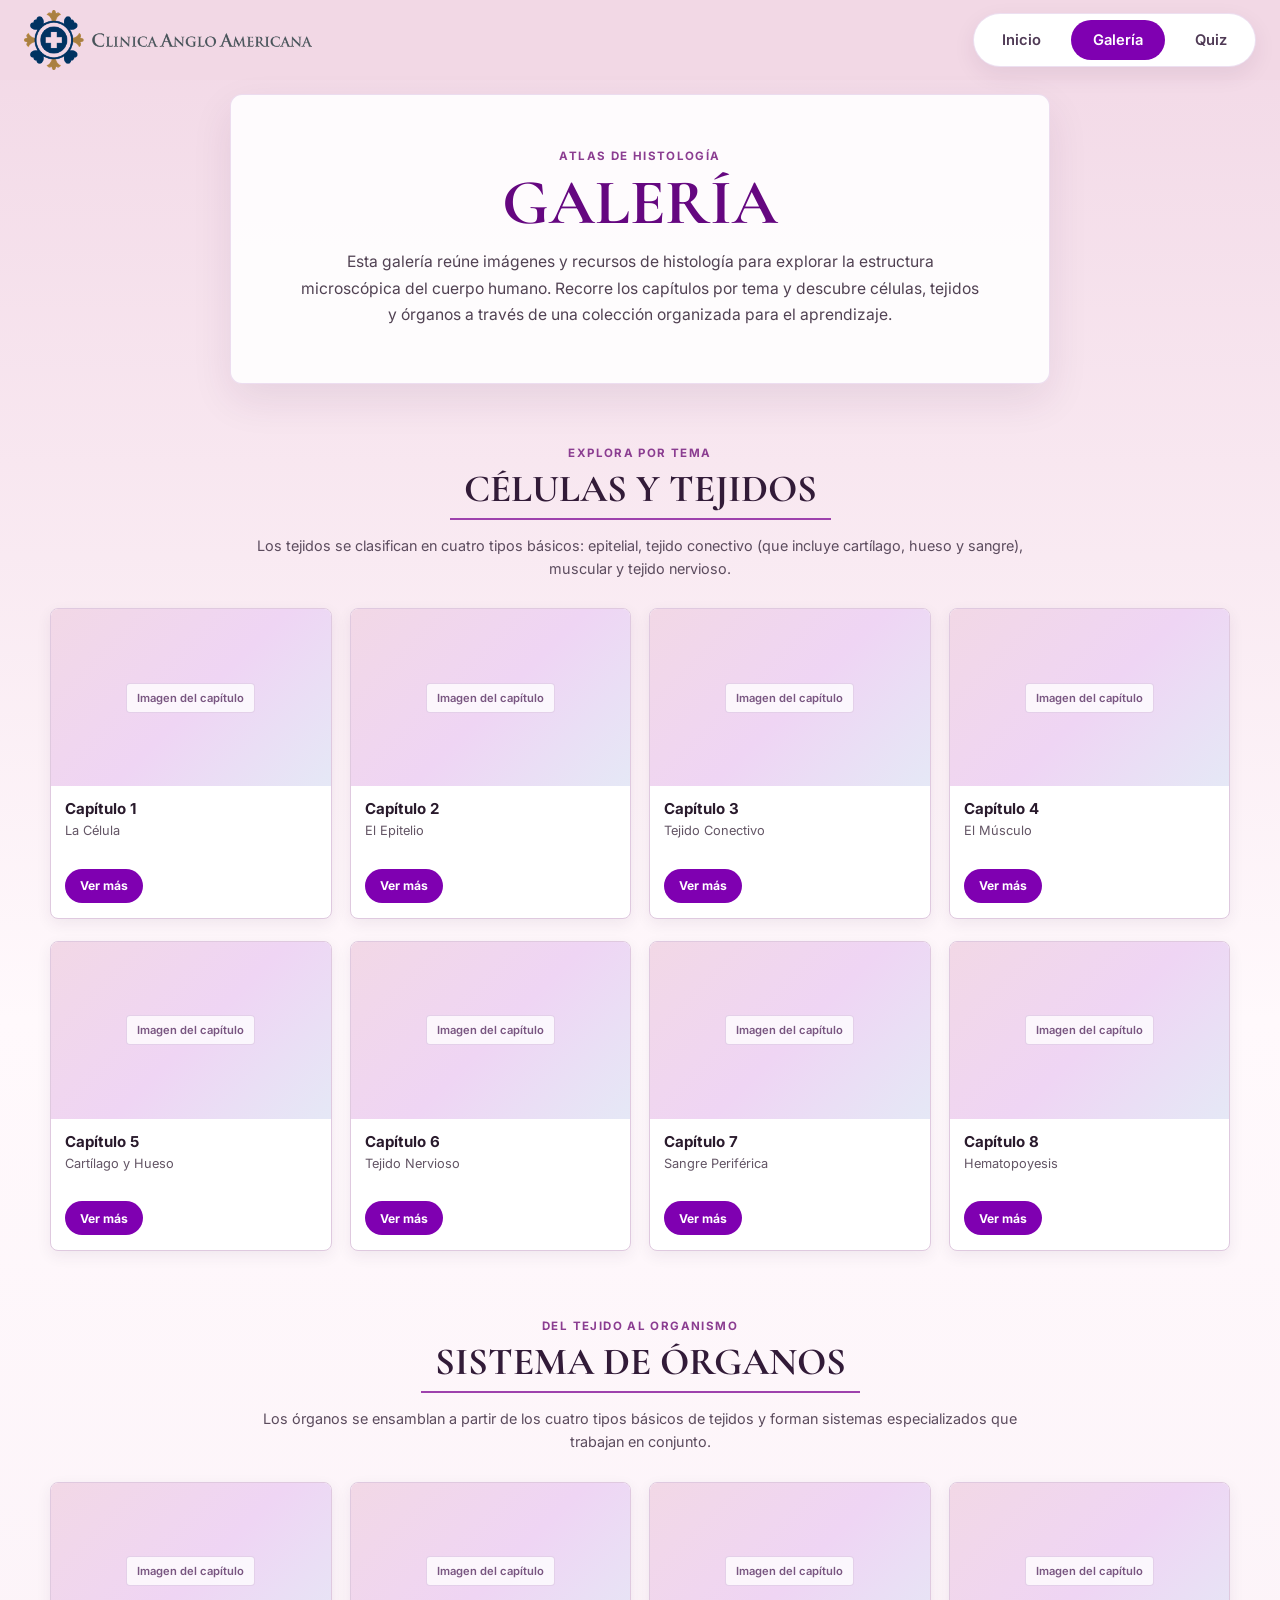
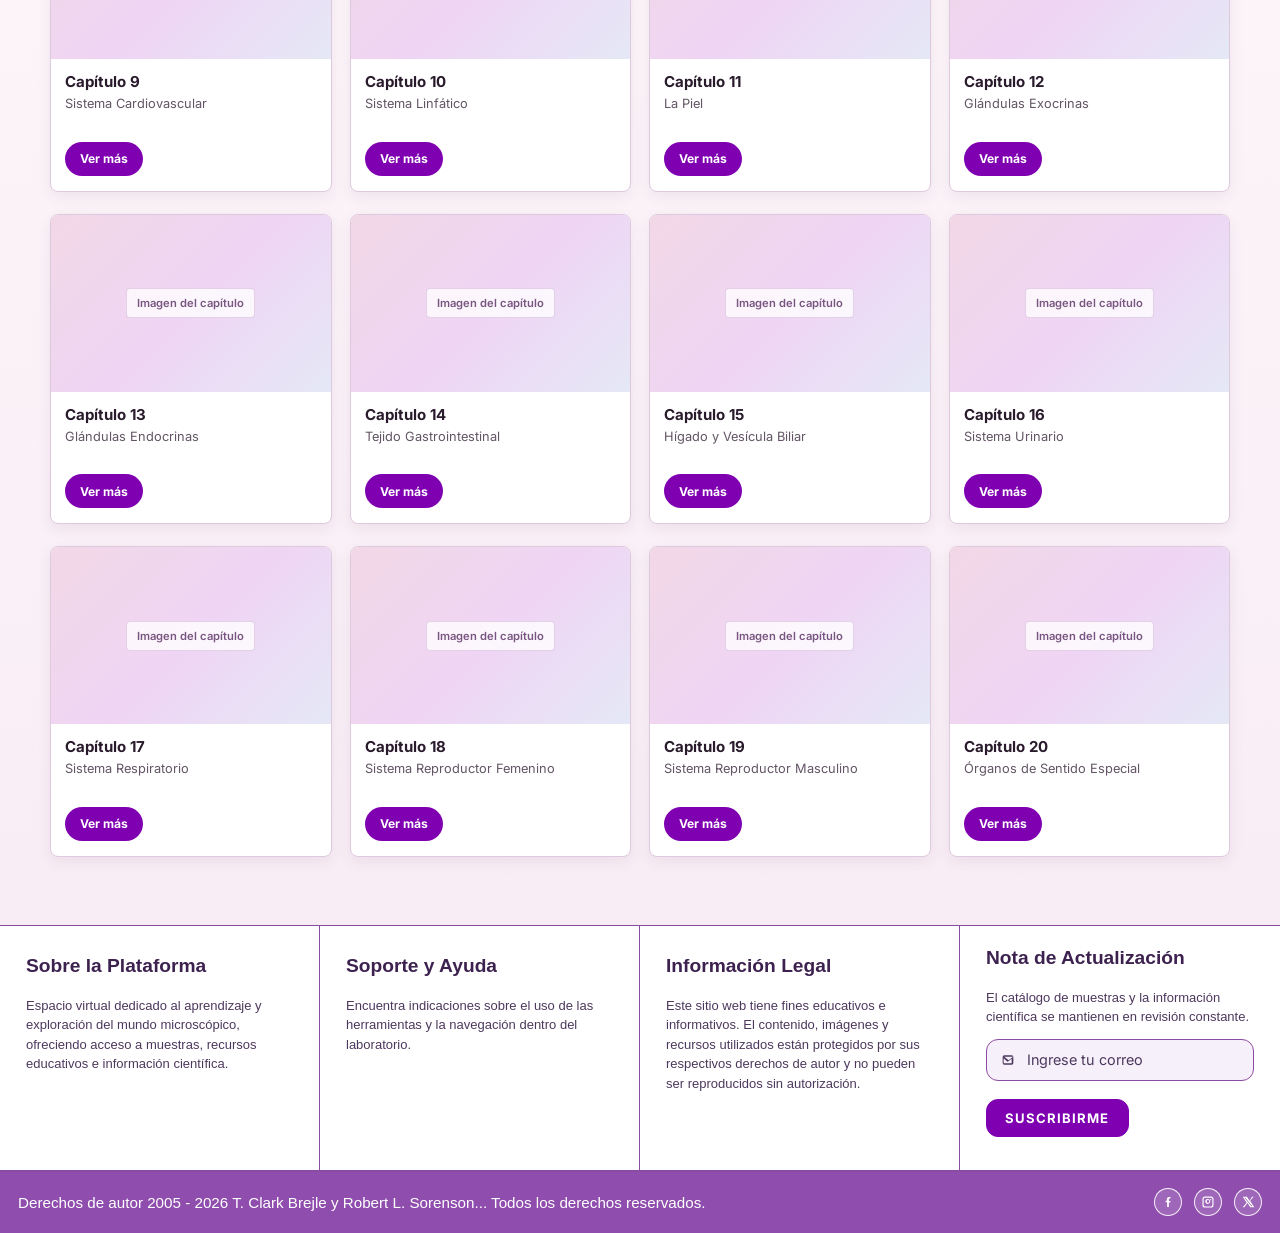
==== galeria.html @ 32198163 "Primer commit: plataforma web de histologia" ====
<!DOCTYPE html>
<html lang="es">
	<head>
		<meta charset="UTF-8" />
		<meta name="viewport" content="width=device-width, initial-scale=1.0" />
		<meta name="theme-color" content="#f4e5f2" />
		<title>Galería de Histología | Clínica Anglo Americana</title>
		<link rel="preconnect" href="https://fonts.googleapis.com" />
		<link rel="preconnect" href="https://fonts.gstatic.com" crossorigin />
		<link href="https://fonts.googleapis.com/css2?family=Cormorant+Garamond:wght@400;500;600;700&family=Inter:wght@400;500;600;700&display=swap" rel="stylesheet" />
		<link rel="stylesheet" href="styles.css" />
	</head>
	<body>
		<div class="page-wrapper gallery-page">
			<header class="navbar">
				<a class="logo" href="index.html" aria-label="Clínica Anglo Americana, inicio">
					<img src="image/logo.png" alt="Clínica Anglo Americana" />
				</a>
				<nav class="nav-links" aria-label="Navegación principal">
					<a href="index.html">Inicio</a>
					<a href="galeria.html" aria-current="page">Galería</a>
					<a href="quiz.html">Quiz</a>
				</nav>
			</header>

			<main class="gallery-main">
				<section class="gallery-intro" aria-labelledby="gallery-title">
					<p class="gallery-eyebrow">Atlas de histología</p>
					<h1 id="gallery-title">GALERÍA</h1>
					<p>Esta galería reúne imágenes y recursos de histología para explorar la estructura microscópica del cuerpo humano. Recorre los capítulos por tema y descubre células, tejidos y órganos a través de una colección organizada para el aprendizaje.</p>
				</section>

				<section class="gallery-section" aria-labelledby="cells-title">
					<div class="gallery-section-heading">
						<p class="gallery-eyebrow">Explora por tema</p>
						<h2 id="cells-title">CÉLULAS Y TEJIDOS</h2>
						<p>Los tejidos se clasifican en cuatro tipos básicos: epitelial, tejido conectivo (que incluye cartílago, hueso y sangre), muscular y tejido nervioso.</p>
					</div>
					<div class="chapter-grid">
						<article class="chapter-card">
							<div class="chapter-image" role="img" aria-label="Espacio reservado para imágenes de La Célula"><span>Imagen del capítulo</span></div>
							<div class="chapter-content"><h3>Capítulo 1</h3><p>La Célula</p><button type="button" class="chapter-more">Ver más</button></div>
						</article>
						<article class="chapter-card">
							<div class="chapter-image" role="img" aria-label="Espacio reservado para imágenes de El Epitelio"><span>Imagen del capítulo</span></div>
							<div class="chapter-content"><h3>Capítulo 2</h3><p>El Epitelio</p><button type="button" class="chapter-more">Ver más</button></div>
						</article>
						<article class="chapter-card">
							<div class="chapter-image" role="img" aria-label="Espacio reservado para imágenes de Tejido Conectivo"><span>Imagen del capítulo</span></div>
							<div class="chapter-content"><h3>Capítulo 3</h3><p>Tejido Conectivo</p><button type="button" class="chapter-more">Ver más</button></div>
						</article>
						<article class="chapter-card">
							<div class="chapter-image" role="img" aria-label="Espacio reservado para imágenes de El Músculo"><span>Imagen del capítulo</span></div>
							<div class="chapter-content"><h3>Capítulo 4</h3><p>El Músculo</p><button type="button" class="chapter-more">Ver más</button></div>
						</article>
						<article class="chapter-card">
							<div class="chapter-image" role="img" aria-label="Espacio reservado para imágenes de Cartílago y Hueso"><span>Imagen del capítulo</span></div>
							<div class="chapter-content"><h3>Capítulo 5</h3><p>Cartílago y Hueso</p><button type="button" class="chapter-more">Ver más</button></div>
						</article>
						<article class="chapter-card">
							<div class="chapter-image" role="img" aria-label="Espacio reservado para imágenes de Tejido Nervioso"><span>Imagen del capítulo</span></div>
							<div class="chapter-content"><h3>Capítulo 6</h3><p>Tejido Nervioso</p><button type="button" class="chapter-more">Ver más</button></div>
						</article>
						<article class="chapter-card">
							<div class="chapter-image" role="img" aria-label="Espacio reservado para imágenes de Sangre Periférica"><span>Imagen del capítulo</span></div>
							<div class="chapter-content"><h3>Capítulo 7</h3><p>Sangre Periférica</p><button type="button" class="chapter-more">Ver más</button></div>
						</article>
						<article class="chapter-card">
							<div class="chapter-image" role="img" aria-label="Espacio reservado para imágenes de Hematopoyesis"><span>Imagen del capítulo</span></div>
							<div class="chapter-content"><h3>Capítulo 8</h3><p>Hematopoyesis</p><button type="button" class="chapter-more">Ver más</button></div>
						</article>
					</div>
				</section>

				<section class="gallery-section" aria-labelledby="organs-title">
					<div class="gallery-section-heading">
						<p class="gallery-eyebrow">Del tejido al organismo</p>
						<h2 id="organs-title">SISTEMA DE ÓRGANOS</h2>
						<p>Los órganos se ensamblan a partir de los cuatro tipos básicos de tejidos y forman sistemas especializados que trabajan en conjunto.</p>
					</div>
					<div class="chapter-grid">
						<article class="chapter-card">
							<div class="chapter-image" role="img" aria-label="Espacio reservado para imágenes de Sistema Cardiovascular"><span>Imagen del capítulo</span></div>
							<div class="chapter-content"><h3>Capítulo 9</h3><p>Sistema Cardiovascular</p><button type="button" class="chapter-more">Ver más</button></div>
						</article>
						<article class="chapter-card">
							<div class="chapter-image" role="img" aria-label="Espacio reservado para imágenes de Sistema Linfático"><span>Imagen del capítulo</span></div>
							<div class="chapter-content"><h3>Capítulo 10</h3><p>Sistema Linfático</p><button type="button" class="chapter-more">Ver más</button></div>
						</article>
						<article class="chapter-card">
							<div class="chapter-image" role="img" aria-label="Espacio reservado para imágenes de La Piel"><span>Imagen del capítulo</span></div>
							<div class="chapter-content"><h3>Capítulo 11</h3><p>La Piel</p><button type="button" class="chapter-more">Ver más</button></div>
						</article>
						<article class="chapter-card">
							<div class="chapter-image" role="img" aria-label="Espacio reservado para imágenes de Glándulas Exocrinas"><span>Imagen del capítulo</span></div>
							<div class="chapter-content"><h3>Capítulo 12</h3><p>Glándulas Exocrinas</p><button type="button" class="chapter-more">Ver más</button></div>
						</article>
						<article class="chapter-card">
							<div class="chapter-image" role="img" aria-label="Espacio reservado para imágenes de Glándulas Endocrinas"><span>Imagen del capítulo</span></div>
							<div class="chapter-content"><h3>Capítulo 13</h3><p>Glándulas Endocrinas</p><button type="button" class="chapter-more">Ver más</button></div>
						</article>
						<article class="chapter-card">
							<div class="chapter-image" role="img" aria-label="Espacio reservado para imágenes de Tejido Gastrointestinal"><span>Imagen del capítulo</span></div>
							<div class="chapter-content"><h3>Capítulo 14</h3><p>Tejido Gastrointestinal</p><button type="button" class="chapter-more">Ver más</button></div>
						</article>
						<article class="chapter-card">
							<div class="chapter-image" role="img" aria-label="Espacio reservado para imágenes de Hígado y Vesícula Biliar"><span>Imagen del capítulo</span></div>
							<div class="chapter-content"><h3>Capítulo 15</h3><p>Hígado y Vesícula Biliar</p><button type="button" class="chapter-more">Ver más</button></div>
						</article>
						<article class="chapter-card">
							<div class="chapter-image" role="img" aria-label="Espacio reservado para imágenes de Sistema Urinario"><span>Imagen del capítulo</span></div>
							<div class="chapter-content"><h3>Capítulo 16</h3><p>Sistema Urinario</p><button type="button" class="chapter-more">Ver más</button></div>
						</article>
						<article class="chapter-card">
							<div class="chapter-image" role="img" aria-label="Espacio reservado para imágenes de Sistema Respiratorio"><span>Imagen del capítulo</span></div>
							<div class="chapter-content"><h3>Capítulo 17</h3><p>Sistema Respiratorio</p><button type="button" class="chapter-more">Ver más</button></div>
						</article>
						<article class="chapter-card">
							<div class="chapter-image" role="img" aria-label="Espacio reservado para imágenes de Sistema Reproductor Femenino"><span>Imagen del capítulo</span></div>
							<div class="chapter-content"><h3>Capítulo 18</h3><p>Sistema Reproductor Femenino</p><button type="button" class="chapter-more">Ver más</button></div>
						</article>
						<article class="chapter-card">
							<div class="chapter-image" role="img" aria-label="Espacio reservado para imágenes de Sistema Reproductor Masculino"><span>Imagen del capítulo</span></div>
							<div class="chapter-content"><h3>Capítulo 19</h3><p>Sistema Reproductor Masculino</p><button type="button" class="chapter-more">Ver más</button></div>
						</article>
						<article class="chapter-card">
							<div class="chapter-image" role="img" aria-label="Espacio reservado para imágenes de Órganos de Sentido Especial"><span>Imagen del capítulo</span></div>
							<div class="chapter-content"><h3>Capítulo 20</h3><p>Órganos de Sentido Especial</p><button type="button" class="chapter-more">Ver más</button></div>
						</article>
					</div>
				</section>
			</main>

			<footer class="site-footer">
				<div class="footer-grid">
					<div class="footer-column">
						<h3>Sobre la Plataforma</h3>
						<p>Espacio virtual dedicado al aprendizaje y exploración del mundo microscópico, ofreciendo acceso a muestras, recursos educativos e información científica.</p>
					</div>
					<div class="footer-column">
						<h3>Soporte y Ayuda</h3>
						<p>Encuentra indicaciones sobre el uso de las herramientas y la navegación dentro del laboratorio.</p>
					</div>
					<div class="footer-column">
						<h3>Información Legal</h3>
						<p>Este sitio web tiene fines educativos e informativos. El contenido, imágenes y recursos utilizados están protegidos por sus respectivos derechos de autor y no pueden ser reproducidos sin autorización.</p>
					</div>
					<div class="footer-column footer-newsletter">
						<h3>Nota de Actualización</h3>
						<p>El catálogo de muestras y la información científica se mantienen en revisión constante.</p>
						<div class="newsletter-box">
							<span class="mail-icon" aria-hidden="true">
								<svg viewBox="0 0 24 24" focusable="false" aria-hidden="true">
									<path d="M4 7.5A2.5 2.5 0 0 1 6.5 5h11A2.5 2.5 0 0 1 20 7.5v9A2.5 2.5 0 0 1 17.5 19h-11A2.5 2.5 0 0 1 4 16.5v-9Zm2.3-.5 6.7 5.2 6.7-5.2H6.3Zm12.2 2.2-6.5 5.1a1 1 0 0 1-1.2 0L5.5 9.2v7.3c0 .3.2.5.5.5h11c.3 0 .5-.2.5-.5V9.2Z" fill="currentColor"/>
								</svg>
							</span>
							<span>Ingrese tu correo</span>
						</div>
						<button class="subscribe-btn" type="button">SUSCRIBIRME</button>
					</div>
				</div>
				<div class="footer-bottom">
					<div class="footer-bottom-text">Derechos de autor 2005 - 2026 T. Clark Brejle y Robert L. Sorenson... Todos los derechos reservados.</div>
					<div class="social-icons" aria-label="Redes sociales">
						<button class="social-btn" type="button" aria-label="Facebook">
							<svg viewBox="0 0 24 24" aria-hidden="true"><path d="M13.5 21v-8h2.4l.4-2.8h-2.8V7.5c0-.8.2-1.3 1.3-1.3h1.5V3.6c-.3 0-1.2-.1-2.3-.1-2.3 0-3.9 1.4-3.9 4v2.3H8v2.8h2.5v8h3Z" fill="currentColor"/></svg>
						</button>
						<button class="social-btn" type="button" aria-label="Instagram">
							<svg viewBox="0 0 24 24" aria-hidden="true"><path d="M7 2.5h10A4.5 4.5 0 0 1 21.5 7v10A4.5 4.5 0 0 1 17 21.5H7A4.5 4.5 0 0 1 2.5 17V7A4.5 4.5 0 0 1 7 2.5Zm0 2A2.5 2.5 0 0 0 4.5 7v10A2.5 2.5 0 0 0 7 19.5h10A2.5 2.5 0 0 0 19.5 17V7A2.5 2.5 0 0 0 17 4.5H7Zm5 2.2A4.3 4.3 0 1 1 7.7 13 4.3 4.3 0 0 1 12 6.7Zm0 2A2.3 2.3 0 1 0 14.3 11 2.3 2.3 0 0 0 12 8.7Zm4.7-1.7a1.1 1.1 0 1 1-1.1 1.1 1.1 1.1 0 0 1 1.1-1.1Z" fill="currentColor"/></svg>
						</button>
						<button class="social-btn" type="button" aria-label="X">
							<svg viewBox="0 0 24 24" aria-hidden="true"><path d="M18.9 3h2.8l-6.1 7 7.2 11H16l-4.9-7.4L5.8 21H3l6.6-7.6L3 3h7.3l4.4 6.7L18.9 3Zm-1 16.2h1.6L7.3 4.7H5.6l12.3 14.5Z" fill="currentColor"/></svg>
						</button>
					</div>
				</div>
			</footer>
		</div>
		<script>
			document.querySelectorAll(".chapter-more").forEach((button) => {
				const link = document.createElement("a");
				link.href = "visor.html";
				link.className = "chapter-more";
				link.textContent = button.textContent;
				link.setAttribute("aria-label", "Abrir vista detallada");
				button.replaceWith(link);
			});
		</script>
	</body>
</html>
---- styles.css ----
:root {
  --color-rose: #F2D8E6;
  --color-pink: #D948A6;
  --color-purple: #6E038C;

  --purple-bg: #6E038C;
  --purple-bg-dark: #4a0268;
  --purple-deep: #6E038C;
  --purple-soft: #D948A6;
  --purple-lighter: #e6a5d0;
  --purple-light: #F2D8E6;
  --pink-soft: #f6dbe8;
  --pink-pale: #fff5fa;
  --panel-bg: #fff7fb;
  --button-bg: #7F00B1;
  --button-shadow: rgba(110, 3, 140, 0.2);
  --gold: #e1b63e;
}

* {
  box-sizing: border-box;
}

html, body {
  margin: 0;
  min-height: 100%;
  overflow-x: hidden;
  background: #F2D8E6;
  font-family: "Inter", sans-serif;
}

body {
  min-height: 100vh;
  background: #F2D8E6;
}

button {
  font: inherit;
}

.page-wrapper {
  width: 100%;
  max-width: 100%;
  min-height: 982px;
  height: auto;
  margin: 0;
  padding: 0;
  background: transparent;
  opacity: 1;
  transform: rotate(0deg);
  box-sizing: border-box;
}

.top-header {
  width: 100%;
  height: 136px;
  display: flex;
  flex-direction: column;
  align-items: flex-start;
  gap: 19px;
  margin: 18px 0 0;
  padding: 0 0;
  background: transparent;
  opacity: 1;
  transform: rotate(0deg);
  position: relative;
}

.brand-image {
  position: relative;
  width: clamp(260px, 32vw, 485px);
  height: clamp(54px, 6.7vw, 101px);
  left: 0;
  top: 0;
  opacity: 1;
  transform: rotate(0deg);
  background: url("image/logo.png") center / contain no-repeat;
}

.tab-panel {
  width: 100%;
  height: 72px;
  margin: 0 0 18px;
  position: relative;
  left: 0;
  top: 0;
  background: rgba(240, 238, 240, 0.97);
  border-radius: 40px;
  padding: 0 20px;
  box-shadow: inset 0 0 0 1px rgba(0,0,0,0.02);
  display: flex;
  align-items: center;
  box-sizing: border-box;
}

.tab-bar {
  width: 100%;
  display: flex;
  justify-content: space-between;
  align-items: center;
  gap: 0;
}

.tab {
  display: flex;
  align-items: center;
  justify-content: center;
  gap: 16px;
  width: clamp(128px, 14vw, 192px);
  height: clamp(42px, 3.5vw, 52px);
  border: 0;
  border-radius: 34px;
  background: #7F00B1;
  box-shadow: 0 8px 0 rgba(110, 3, 140, 0.2);
  color: #fff;
  font-family: "Roboto", sans-serif;
  font-size: clamp(16px, 1.5vw, 23px);
  letter-spacing: -0.04em;
  font-weight: 600;
  cursor: pointer;
}

.tab-icon {
  width: clamp(32px, 3.2vw, 42px);
  height: clamp(32px, 3.2vw, 42px);
  flex-shrink: 0;
}

.tab.active {
  background: #7F00B1;
}

.tab-link {
  text-decoration: none;
}

.banner-section {
  position: relative;
  width: 100%;
  height: clamp(420px, 48vw, 724px);
  left: 0;
  top: 19px;
  margin: 0 auto;
  overflow: hidden;
  background: #f3efe8;
}

.banner-image {
  position: absolute;
  inset: 0;
  background-position: center;
  background-size: cover;
  background-repeat: no-repeat;
  filter: saturate(0.9) contrast(1.05);
  transition: background-image 0.2s ease-in-out;
}

.banner-glass {
  position: absolute;
  width: 100%;
  height: 100%;
  left: 0;
  top: 0;
  background: rgba(255, 255, 255, 0.2);
  box-shadow: -8px 8px 7.6px rgba(0, 0, 0, 0.25);
}

.banner-title-box {
  position: absolute;
  left: 50%;
  top: 31%;
  width: min(90vw, 760px);
  min-height: clamp(86px, 10vw, 126px);
  padding: clamp(18px, 2vw, 28px) clamp(20px, 3vw, 36px);
  transform: translate(-50%, -50%);
  background: rgba(255, 255, 255, 0.7);
  box-shadow: -8px 8px 7.6px rgba(0, 0, 0, 0.6);
  border-radius: 16px;
  display: flex;
  align-items: center;
  justify-content: center;
  text-align: center;
  margin-bottom: 72px;
}

.banner-title-box h2 {
  margin: 0;
  width: 100%;
  font-family: "Roboto", sans-serif;
  font-style: normal;
  font-weight: 800;
  font-size: clamp(24px, 2.7vw, 40px);
  line-height: 1.2;
  text-align: center;
  letter-spacing: 0.5px;
  color: #7F00B1;
}

.banner-text-box {
  position: absolute;
  left: 50%;
  top: 52%;
  width: min(94vw, 980px);
  min-height: clamp(170px, 22vw, 284px);
  transform: translate(-50%, -50%);
  background: rgba(255, 255, 255, 0.78);
  box-shadow: -8px 8px 7.6px rgba(0, 0, 0, 0.6);
  border-radius: 16px;
  display: flex;
  align-items: center;
  justify-content: center;
  padding: clamp(16px, 2vw, 28px) clamp(18px, 3vw, 42px);
  margin-top: 72px;
}

.banner-text-box p {
  margin: 0;
  width: min(100%, 860px);
  font-family: "Roboto", sans-serif;
  font-style: normal;
  font-weight: 400;
  font-size: clamp(14px, 1.55vw, 24px);
  line-height: 1.2;
  text-align: center;
  letter-spacing: 0.5px;
  color: #000000;
}

.history-section {
  width: 100%;
  max-width: 1750px;
  margin: 100px auto 0;
  padding: 0 16px 32px;
  position: relative;
}

.history-intro-card {
  width: min(100%, 1050px);
  margin: 0 auto 120px;
  background: rgba(255, 255, 255, 0.92);
  border-radius: 28px;
  box-shadow: -8px 8px 8px rgba(0, 0, 0, 0.2);
  padding: clamp(18px, 2vw, 28px) clamp(20px, 2.6vw, 34px);
  display: flex;
  flex-direction: column;
  justify-content: center;
}

.history-intro-card h2 {
  margin: 0 0 56px;
  width: 100%;
  text-align: center;
  font-family: "Roboto", sans-serif;
  font-size: clamp(28px, 2.8vw, 46px);
  letter-spacing: 0.04em;
  font-weight: 800;
  color: #7F00B1;
}

.history-intro-card p {
  margin: 0;
  font-family: "Roboto", sans-serif;
  font-size: clamp(14px, 1.55vw, 24px);
  line-height: 1.2;
  text-align: center;
  letter-spacing: 0.5px;
  font-weight: 400;
  color: #111;
}

.history-story-row {
  display: grid;
  grid-template-columns: minmax(0, 1.15fr) minmax(260px, 1fr);
  gap: clamp(10px, 1.8vw, 18px);
  align-items: center;
  position: relative;
  z-index: 1;
  margin-left: -28px;
  margin-right: -28px;
}

.history-copy-card {
  background: rgba(255, 255, 255, 0.92);
  border-radius: 34px;
  box-shadow: -8px 8px 8px rgba(0, 0, 0, 0.2);
  padding: clamp(20px, 2.2vw, 34px);
  display: flex;
  align-items: center;
  justify-content: center;
  min-height: clamp(280px, 30vw, 360px);
  margin-left: 0;
  margin-right: 12px;
  width: min(100%, 820px);
}

.history-copy-card p {
  margin: 0;
  font-family: "Roboto", sans-serif;
  font-size: clamp(14px, 1.55vw, 24px);
  line-height: 1.2;
  letter-spacing: 0.5px;
  font-weight: 400;
  color: #111;
}

.history-image-card {
  width: 100%;
  max-width: 790px;
  height: clamp(220px, 24vw, 320px);
  border-radius: 34px;
  background: rgba(255, 255, 255, 0.92);
  box-shadow: -8px 8px 8px rgba(0, 0, 0, 0.2);
  padding: 0;
  display: flex;
  align-items: stretch;
  justify-content: stretch;
  overflow: hidden;
  margin-left: auto;
  margin-top: 0;
  margin-right: 0;
  justify-self: end;
  transform: translateX(18px);
}

.history-image-card img {
  display: block;
  width: 100%;
  height: 100%;
  object-fit: cover;
  object-position: center;
  border-radius: 34px;
}

.feature-story {
  width: 100%;
  max-width: 1750px;
  margin: 88px auto 0;
  padding: 0 16px 32px;
  position: relative;
}

.feature-story-row {
  display: grid;
  grid-template-columns: minmax(0, 1fr) minmax(260px, 1.15fr);
  gap: clamp(10px, 1.8vw, 18px);
  align-items: center;
  position: relative;
  z-index: 1;
  margin-left: -42px;
  margin-right: -42px;
}

.feature-image-card {
  width: 100%;
  max-width: 790px;
  height: 320px;
  border-radius: 34px;
  background: rgba(255, 255, 255, 0.92);
  box-shadow: -8px 8px 8px rgba(0, 0, 0, 0.2);
  padding: 0;
  display: flex;
  align-items: stretch;
  justify-content: stretch;
  overflow: hidden;
  margin-left: 0;
  margin-top: 0;
  margin-right: auto;
  justify-self: start;
  transform: translateX(0);
}

.feature-image-card img {
  display: block;
  width: 100%;
  height: 100%;
  object-fit: cover;
  object-position: center;
  border-radius: 34px;
}

.feature-copy-card {
  background: rgba(255, 255, 255, 0.92);
  border-radius: 34px;
  box-shadow: -8px 8px 8px rgba(0, 0, 0, 0.2);
  padding: clamp(20px, 2.2vw, 34px);
  display: flex;
  align-items: center;
  justify-content: center;
  min-height: clamp(280px, 30vw, 360px);
  margin-left: 0;
  margin-right: 0;
  width: min(100%, 820px);
  justify-self: end;
}

.feature-copy-card p {
  margin: 0;
  font-family: "Roboto", sans-serif;
  font-size: clamp(14px, 1.55vw, 24px);
  line-height: 1.2;
  letter-spacing: 0.5px;
  font-weight: 400;
  color: #111;
  text-align: left;
}

.story-panel {
  width: 100%;
  max-width: 1440px;
  margin: 110px auto 0;
  padding: 0 0 32px;
}

.story-panel-inner {
  width: 1340px;
  height: 520px;
  max-width: calc(100% - 40px);
  background: rgba(255, 255, 255, 0.92);
  border-radius: 34px;
  box-shadow: -8px 8px 8px rgba(0, 0, 0, 0.2);
  padding: 34px 42px;
  display: flex;
  align-items: center;
  justify-content: center;
  margin-left: 101px;
  opacity: 1;
}

.story-panel-inner p {
  margin: 0;
  width: 100%;
  font-family: "Roboto", sans-serif;
  font-size: clamp(18px, 1.55vw, 26px);
  line-height: 1.38;
  color: #111;
  letter-spacing: 0.2px;
  text-align: left;
}

.site-footer {
  width: 100%;
  background: #ffffff;
  color: #3a2a44;
  margin-top: 78px;
}

.footer-grid {
  display: grid;
  grid-template-columns: repeat(4, minmax(180px, 1fr));
  gap: 0;
  width: 100%;
  border-top: 1px solid #8b4ba3;
  border-bottom: 1px solid #8b4ba3;
}

.footer-column {
  min-height: 244px;
  padding: 28px 26px 18px;
  border-right: 1px solid #8b4ba3;
}

.footer-column:last-child {
  border-right: none;
}

.footer-column h3 {
  margin: 0 0 18px;
  font-size: clamp(18px, 1.5vw, 26px);
  line-height: 1.25;
  font-family: "Roboto", sans-serif;
  font-weight: 700;
  color: #3d2250;
}

.footer-column p {
  margin: 0;
  font-size: clamp(13px, 1vw, 18px);
  line-height: 1.5;
  color: #4d385d;
  font-family: "Roboto", sans-serif;
}

.footer-newsletter {
  display: flex;
  flex-direction: column;
  justify-content: flex-start;
  padding-top: 20px;
}

.newsletter-box {
  margin-top: 12px;
  display: flex;
  align-items: center;
  gap: 10px;
  width: 100%;
  max-width: 270px;
  min-height: 42px;
  background: #f6f0fa;
  border: 1px solid #8b4ba3;
  border-radius: 12px;
  padding: 8px 12px;
  color: #4d385d;
  font-size: 0.9rem;
}

.mail-icon {
  width: 18px;
  height: 18px;
  display: inline-flex;
  align-items: center;
  justify-content: center;
}

.mail-icon svg {
  width: 16px;
  height: 16px;
}

.subscribe-btn {
  margin-top: 18px;
  align-self: flex-start;
  background: #7F00B1;
  border: 1px solid #7F00B1;
  border-radius: 12px;
  color: #fff;
  font-weight: 700;
  font-size: 0.82rem;
  letter-spacing: 0.08em;
  padding: 10px 18px;
  cursor: pointer;
}

.footer-bottom {
  display: flex;
  align-items: center;
  justify-content: space-between;
  gap: 18px;
  min-height: 62px;
  padding: 0 18px;
  font-size: 0.95rem;
  color: #ffffff;
  font-family: "Roboto", sans-serif;
  background: #8f4dad;
  border-top: 1px solid #8b4ba3;
}

.footer-bottom-text {
  flex: 1;
  text-align: left;
}

.social-icons {
  display: flex;
  align-items: center;
  gap: 12px;
}

.social-btn {
  width: 28px;
  height: 28px;
  border-radius: 50%;
  border: 1px solid rgba(255, 255, 255, 0.9);
  background: rgba(255, 255, 255, 0.15);
  color: #ffffff;
  display: inline-flex;
  align-items: center;
  justify-content: center;
  cursor: pointer;
}

.social-btn svg {
  width: 16px;
  height: 16px;
}

.gallery-page {
  min-height: 100vh;
  background: linear-gradient(180deg, #f2d8e6 0%, #fff9fc 36%, #f7eaf3 100%);
  color: #25152b;
  font-family: "Inter", sans-serif;
}

.gallery-header {
  width: min(1180px, calc(100% - 40px));
  margin: 0 auto;
  padding: 24px 0 18px;
  display: flex;
  align-items: center;
  justify-content: space-between;
  gap: 24px;
}

.gallery-brand {
  display: inline-flex;
  align-items: center;
  min-width: 0;
}

.gallery-brand img {
  display: block;
  width: clamp(210px, 27vw, 310px);
  height: 64px;
  object-fit: contain;
  object-position: left center;
}

.gallery-nav {
  display: flex;
  align-items: center;
  gap: 8px;
  padding: 6px;
  background: #fff;
  border: 1px solid rgba(110, 3, 140, 0.12);
  border-radius: 999px;
  box-shadow: 0 8px 22px rgba(68, 25, 76, 0.08);
}

.gallery-nav a,
.gallery-nav button {
  display: inline-flex;
  align-items: center;
  justify-content: center;
  padding: 11px 22px;
  border: 0;
  border-radius: 999px;
  background: transparent;
  color: #4f3a55;
  font: inherit;
  font-size: 0.92rem;
  font-weight: 600;
  line-height: normal;
  text-decoration: none;
  cursor: pointer;
  transition: background-color 160ms ease, color 160ms ease;
}

.gallery-nav a:hover,
.gallery-nav button:hover,
.gallery-nav a:focus-visible,
.gallery-nav button:focus-visible,
.gallery-nav a[aria-current="page"] {
  background: #7f00b1;
  color: #fff;
}

.gallery-main {
  width: min(1180px, calc(100% - 40px));
  margin: 0 auto;
}

.gallery-intro {
  max-width: 820px;
  margin: 14px auto 62px;
  padding: clamp(28px, 5vw, 54px);
  text-align: center;
  background: rgba(255, 255, 255, 0.88);
  border: 1px solid rgba(110, 3, 140, 0.12);
  border-radius: 12px;
  box-shadow: 0 16px 42px rgba(68, 25, 76, 0.09);
}

.gallery-eyebrow {
  margin: 0 0 8px;
  color: #8b3d91;
  font-size: 0.72rem;
  font-weight: 700;
  letter-spacing: 0.12em;
  text-transform: uppercase;
}

.gallery-intro h1 {
  margin: 0 0 14px;
  color: #650780;
  font-family: "Cormorant Garamond", serif;
  font-size: clamp(2.5rem, 6vw, 4rem);
  font-weight: 700;
  line-height: 1;
}

.gallery-intro > p:last-child {
  max-width: 690px;
  margin: 0 auto;
  color: #514253;
  font-size: 0.98rem;
  line-height: 1.7;
}

.gallery-section {
  margin: 0 0 68px;
}

.gallery-section-heading {
  max-width: 780px;
  margin: 0 auto 28px;
  text-align: center;
}

.gallery-section-heading h2 {
  display: inline-block;
  margin: 0 0 10px;
  padding: 0 14px 8px;
  color: #321b38;
  font-family: "Cormorant Garamond", serif;
  font-size: clamp(1.8rem, 3vw, 2.45rem);
  font-weight: 700;
  line-height: 1.1;
  border-bottom: 2px solid #9e42ad;
}

.gallery-section-heading > p:last-child {
  margin: 4px 0 0;
  color: #5c4c5e;
  font-size: 0.9rem;
  line-height: 1.6;
}

.chapter-grid {
  display: grid;
  grid-template-columns: repeat(4, minmax(0, 1fr));
  gap: 22px 18px;
}

.chapter-card {
  min-width: 0;
  overflow: hidden;
  background: #fff;
  border: 1px solid #dfc9df;
  border-radius: 8px;
  box-shadow: 0 5px 15px rgba(59, 25, 66, 0.07);
  transition: transform 180ms ease, box-shadow 180ms ease;
}

.chapter-card:hover {
  transform: translateY(-3px);
  box-shadow: 0 10px 22px rgba(59, 25, 66, 0.13);
}

.chapter-image {
  display: grid;
  place-items: center;
  aspect-ratio: 1.58 / 1;
  padding: 12px;
  background: linear-gradient(135deg, #f2d8e6, #efd5f4 52%, #e5e8f6);
  color: #795681;
  text-align: center;
}

.chapter-image span {
  padding: 7px 10px;
  background: rgba(255, 255, 255, 0.78);
  border: 1px solid rgba(101, 7, 128, 0.16);
  border-radius: 4px;
  font-size: 0.7rem;
  font-weight: 600;
}

.chapter-content {
  padding: 13px 14px 15px;
}

.chapter-content h3 {
  margin: 0 0 4px;
  color: #291a2c;
  font-size: 0.94rem;
  font-weight: 700;
}

.chapter-content p {
  min-height: 2.7em;
  margin: 0 0 12px;
  color: #635565;
  font-size: 0.8rem;
  line-height: 1.4;
}

.chapter-more {
  display: inline-flex;
  align-items: center;
  justify-content: center;
  min-height: 34px;
  padding: 7px 15px;
  border: 0;
  border-radius: 999px;
  background: #7f00b1;
  color: #fff;
  font: inherit;
  font-size: 0.76rem;
  font-weight: 700;
  text-decoration: none;
  cursor: pointer;
  transition: background-color 160ms ease;
}

.chapter-more:hover,
.chapter-more:focus-visible {
  background: #4a0268;
}

.gallery-page .site-footer {
  margin-top: 20px;
}

.gallery-page .footer-grid {
  grid-template-columns: repeat(4, minmax(0, 1fr));
}

.gallery-page .footer-column {
  min-width: 0;
}

.gallery-page .footer-bottom-text {
  margin: 0;
}

@media (max-width: 900px) {
  .chapter-grid {
    grid-template-columns: repeat(3, minmax(0, 1fr));
  }

  .gallery-page .footer-grid {
    grid-template-columns: repeat(2, minmax(0, 1fr));
  }
}

@media (max-width: 620px) {
  .gallery-header {
    width: min(100% - 28px, 500px);
    flex-direction: column;
    gap: 12px;
  }

  .gallery-brand img {
    width: min(74vw, 280px);
  }

  .gallery-nav {
    width: 100%;
    justify-content: space-around;
  }

  .gallery-nav a,
  .gallery-nav button {
    flex: 1;
    min-width: 0;
    padding: 10px 6px;
    font-size: 0.82rem;
    text-align: center;
  }

  .gallery-main {
    width: calc(100% - 28px);
  }

  .gallery-intro {
    margin: 8px auto 44px;
    padding: 28px 20px;
  }

  .gallery-section {
    margin-bottom: 52px;
  }

  .chapter-grid {
    grid-template-columns: repeat(2, minmax(0, 1fr));
    gap: 14px 12px;
  }

  .chapter-content {
    padding: 11px;
  }

  .gallery-page .footer-grid {
    grid-template-columns: 1fr;
  }

  .gallery-page .footer-column {
    min-height: auto;
    border-right: 0;
    border-bottom: 1px solid #8b4ba3;
  }

  .gallery-page .footer-column:last-child {
    border-bottom: 0;
  }

  .gallery-page .footer-bottom {
    min-height: 58px;
    padding: 12px 16px;
    text-align: center;
  }
}

@media (max-width: 380px) {
  .chapter-grid {
    grid-template-columns: 1fr;
  }
}

.viewer-page {
  min-height: 100vh;
  background: linear-gradient(180deg, #f2d8e6 0%, #f9f3f7 38%, #f2e5ee 100%);
  color: #25152b;
}

.viewer-header {
  width: min(1460px, calc(100% - 20px));
  margin: 0 auto;
  padding-top: 18px;
}

.viewer-layout {
  width: min(1460px, calc(100% - 18px));
  margin: 10px auto 0;
  display: grid;
  grid-template-columns: minmax(0, 2.4fr) minmax(270px, 0.8fr);
  gap: 18px;
  align-items: start;
  padding-bottom: 26px;
}

.viewer-panel {
  background: rgba(255, 255, 255, 0.92);
  border: 1px solid rgba(110, 3, 140, 0.18);
  border-radius: 18px;
  box-shadow: 0 14px 30px rgba(82, 34, 93, 0.08);
  padding: 12px 12px 10px;
}

.viewer-meta-strip {
  display: flex;
  align-items: center;
  justify-content: flex-start;
  margin-bottom: 10px;
  padding: 0 6px;
  color: #5d2d71;
  font-size: 0.76rem;
  font-weight: 700;
  letter-spacing: 0.08em;
  text-transform: uppercase;
}

.viewer-stage {
  position: relative;
  width: 100%;
  height: min(72vh, 760px);
  min-height: 500px;
  overflow: hidden;
  border-radius: 18px;
  background: #efe4e9;
  border: 1px solid rgba(110, 3, 140, 0.15);
  cursor: grab;
  user-select: none;
}

.viewer-image {
  position: absolute;
  inset: 0;
  background-image: url("https://images.unsplash.com/photo-1576091160550-2173dba999ef?auto=format&fit=crop&w=1600&q=80");
  background-position: center center;
  background-repeat: no-repeat;
  background-size: cover;
  transition: background-size 120ms ease, background-position 120ms ease;
}

.viewer-image::before {
  content: "";
  position: absolute;
  inset: 0;
  background: linear-gradient(180deg, rgba(255,255,255,0.04), rgba(36,20,41,0.16));
}

.viewer-overlay {
  position: absolute;
  left: 18px;
  bottom: 18px;
  z-index: 1;
  display: flex;
  flex-direction: column;
  gap: 4px;
  padding: 10px 14px;
  border-radius: 12px;
  background: rgba(17, 9, 20, 0.46);
  color: #fff;
  backdrop-filter: blur(4px);
}

.viewer-overlay span {
  font-size: 0.68rem;
  letter-spacing: 0.12em;
  text-transform: uppercase;
  opacity: 0.82;
}

.viewer-overlay strong {
  font-size: 1rem;
}

.viewer-controls {
  display: flex;
  align-items: center;
  justify-content: space-between;
  gap: 12px;
  flex-wrap: wrap;
  margin-top: 16px;
  padding: 0 4px 4px;
}

.zoom-preset-row {
  display: flex;
  align-items: center;
  flex-wrap: wrap;
  gap: 8px;
}

.zoom-preset-row button {
  min-height: 34px;
  padding: 0 12px;
  border: 1px solid rgba(110, 3, 140, 0.2);
  border-radius: 999px;
  background: #f6f0f7;
  color: #4a2d4f;
  font: inherit;
  font-size: 0.84rem;
  font-weight: 700;
  cursor: pointer;
}

.zoom-preset-row button:hover,
.zoom-preset-row button:focus-visible {
  background: #e9d4ee;
}

.zoom-manual-row {
  display: flex;
  align-items: center;
  gap: 10px;
  flex: 1;
  min-width: 220px;
  justify-content: center;
}

.zoom-action {
  width: 36px;
  height: 36px;
  border: 1px solid rgba(110, 3, 140, 0.2);
  border-radius: 50%;
  background: #fff;
  color: #4a2d4f;
  font: inherit;
  font-size: 1.35rem;
  line-height: 1;
  cursor: pointer;
}

#zoomSlider {
  width: min(260px, 32vw);
  accent-color: #7f00b1;
}

.zoom-readout {
  min-width: 52px;
  text-align: center;
  color: #4a2d4f;
  font-weight: 700;
}

.viewer-navigation {
  display: flex;
  align-items: center;
  gap: 8px;
  color: #4a2d4f;
  font-weight: 700;
}

.viewer-navigation button {
  width: 36px;
  height: 36px;
  border: 1px solid rgba(110, 3, 140, 0.2);
  border-radius: 50%;
  background: #fff;
  color: #4a2d4f;
  font: inherit;
  font-size: 1.2rem;
  cursor: pointer;
}

.viewer-navigation span {
  margin-left: 8px;
  font-size: 0.82rem;
  letter-spacing: 0.04em;
}

.info-panel {
  background: rgba(255, 255, 255, 0.92);
  border: 1px solid rgba(110, 3, 140, 0.18);
  border-radius: 18px;
  box-shadow: 0 14px 30px rgba(82, 34, 93, 0.08);
  padding: 14px 14px 16px;
}

.info-thumb {
  width: 100%;
  min-height: 160px;
  border-radius: 12px;
  background-image: url("https://images.unsplash.com/photo-1538108149393-fbbd81895907?auto=format&fit=crop&w=1000&q=80");
  background-size: cover;
  background-position: center;
  border: 1px solid rgba(110, 3, 140, 0.14);
}

.info-copy {
  padding-top: 16px;
}

.info-copy h1 {
  margin: 0 0 10px;
  color: #3d1e48;
  font-family: "Cormorant Garamond", serif;
  font-size: clamp(2rem, 2.4vw, 2.8rem);
  line-height: 1;
}

.info-copy p {
  margin: 0 0 12px;
  color: #504152;
  font-size: 0.95rem;
  line-height: 1.65;
}

.info-copy ul {
  margin: 0;
  padding-left: 18px;
  color: #473a49;
  font-size: 0.93rem;
  line-height: 1.7;
}

.info-copy li + li {
  margin-top: 6px;
}

@media (max-width: 980px) {
  .viewer-layout {
    grid-template-columns: 1fr;
  }

  .viewer-stage {
    height: 54vh;
    min-height: 420px;
  }
}

@media (max-width: 620px) {
  .viewer-layout {
    width: min(100% - 14px, 520px);
  }

  .viewer-panel,
  .info-panel {
    border-radius: 16px;
  }

  .viewer-stage {
    min-height: 360px;
    height: 42vh;
  }

  .viewer-controls {
    flex-direction: column;
    align-items: stretch;
  }

  .zoom-manual-row {
    justify-content: space-between;
  }

  #zoomSlider {
    width: min(100%, 180px);
  }
}

.quiz-intro {
  margin-bottom: 54px;
}

.quiz-intro > p:last-child {
  max-width: 720px;
}

.quiz-section {
  margin-bottom: 76px;
}

.quiz-grid {
  align-items: stretch;
}

.quiz-card {
  display: flex;
  flex-direction: column;
}

.quiz-image {
  position: relative;
  overflow: hidden;
  aspect-ratio: 1.58 / 1;
  padding: 0;
  background: #e9dce9;
}

.quiz-image img {
  display: block;
  width: 100%;
  height: 100%;
  object-fit: cover;
  transition: transform 250ms ease;
}

.quiz-image-credit {
  position: absolute;
  right: 6px;
  bottom: 6px;
  padding: 4px 6px;
  border-radius: 3px;
  background: rgba(255, 255, 255, 0.92);
  color: #392541;
  font-size: 0.62rem;
  line-height: 1.3;
}

.quiz-image-credit a {
  color: inherit;
  text-decoration: underline;
  text-underline-offset: 2px;
}

.quiz-card:hover .quiz-image img {
  transform: scale(1.04);
}

.quiz-card .chapter-content {
  display: flex;
  flex: 1;
  flex-direction: column;
  align-items: flex-start;
}

.quiz-card .chapter-content p {
  flex: 1;
}

.quiz-action {
  min-height: 38px;
  padding: 9px 16px;
  border: 0;
  border-radius: 4px;
  background: #7f00b1;
  color: #fff;
  font: inherit;
  font-size: 0.8rem;
  font-weight: 700;
  cursor: pointer;
  transition: background-color 160ms ease, transform 160ms ease;
}

.quiz-action:hover,
.quiz-action:focus-visible {
  background: #4a0268;
}

.quiz-action:active {
  transform: translateY(1px);
}

.quiz-grid-featured {
  grid-template-columns: minmax(240px, 360px);
  justify-content: center;
}

.quiz-page .site-footer {
  margin-top: 10px;
}

@media (max-width: 620px) {
  .quiz-intro {
    margin-bottom: 44px;
  }

  .quiz-intro h1 {
    font-size: 1.8rem;
  }

  .quiz-section {
    margin-bottom: 54px;
  }

  .quiz-grid-featured {
    grid-template-columns: minmax(0, 1fr);
  }
}

@media (max-width: 380px) {
  .quiz-intro h1 {
    font-size: 1.5rem;
  }
}

@media (max-width: 260px) {
  .gallery-nav a,
  .gallery-nav button {
    padding: 8px 2px;
    font-size: 0.72rem;
  }

  .quiz-intro h1 {
    font-size: 1.05rem;
  }
}

@media (max-width: 900px) {
  .history-story-row {
    grid-template-columns: 1fr;
    margin-left: 0;
    margin-right: 0;
  }

  .history-image-card {
    max-width: 100%;
    margin-left: 0;
    transform: none;
  }

  .history-copy-card {
    width: 100%;
    margin-right: 0;
  }

  .feature-story {
    padding: 0 12px 24px;
  }

  .feature-story-row {
    grid-template-columns: 1fr;
    margin-left: 0;
    margin-right: 0;
  }

  .feature-image-card {
    max-width: 100%;
    width: 100%;
    margin-left: 0;
    margin-right: 0;
    justify-self: stretch;
    transform: none;
    height: clamp(220px, 50vw, 320px);
  }

  .feature-copy-card {
    width: 100%;
    min-height: 260px;
    margin-right: 0;
  }

  .story-panel {
    padding: 0 12px 24px;
  }

  .story-panel-inner {
    width: 100%;
    max-width: none;
    height: auto;
    min-height: 260px;
    margin-left: 0;
    padding: 22px 20px;
  }
}

@media (max-width: 600px) {
  .story-panel-inner p {
    font-size: clamp(16px, 4vw, 20px);
    line-height: 1.5;
  }

  .feature-copy-card p {
    font-size: clamp(16px, 4vw, 20px);
  }
}

.about-section {
  position: relative;
  width: min(100%, 1300px);
  margin: 260px auto 0;
  display: grid;
  grid-template-columns: 1.2fr 1fr;
  gap: 32px;
  align-items: center;
  padding: 0 24px;
}

.about-copy {
  color: #2d2046;
}

.about-copy h2 {
  margin: 0 0 18px;
  font-family: "Cormorant Garamond", serif;
  font-size: clamp(2.6rem, 3vw, 4rem);
  line-height: 0.95;
  letter-spacing: -0.05em;
  font-weight: 600;
}

.about-copy p {
  margin: 0;
  max-width: 600px;
  font-size: 1.1rem;
  line-height: 1.7;
  color: rgba(45, 32, 70, 0.76);
}

.about-cards {
  display: grid;
  grid-template-columns: repeat(2, minmax(180px, 1fr));
  gap: 20px;
}

.info-card {
  min-height: 160px;
  background: rgba(255, 255, 255, 0.72);
  border: 1px solid rgba(156, 99, 190, 0.18);
  border-radius: 26px;
  padding: 24px 22px;
  box-shadow: 0 12px 30px rgba(61, 28, 82, 0.08);
}

.info-card strong {
  display: block;
  margin-bottom: 10px;
  font-size: 1.1rem;
  color: #2d2046;
}

.info-card span {
  font-size: 0.98rem;
  line-height: 1.5;
  color: rgba(45, 32, 70, 0.7);
}

.tab-icon {
  position: relative;
  display: flex;
  flex-direction: column;
  justify-content: center;
  align-items: center;
  padding: 0px;
  width: 18px;
  height: 18px;
  background: transparent;
  border-radius: 20px;
  flex: none;
  order: 0;
  flex-grow: 0;
  color: #fff;
}

.home-icon {
  width: 18px;
  height: 18px;
  border-radius: 4px;
  background: transparent;
  box-shadow: none;
}

.home-icon::before {
  content: "";
  position: absolute;
  left: 50%;
  top: 5px;
  width: 11px;
  height: 11px;
  transform: translateX(-50%) rotate(45deg);
  border-left: 3px solid #fff;
  border-top: 3px solid #fff;
}

.home-icon::after {
  content: "";
  position: absolute;
  left: 50%;
  bottom: 2px;
  width: 15px;
  height: 9px;
  transform: translateX(-50%);
  background: rgba(255,255,255,0.9);
  border-radius: 2px 2px 4px 4px;
}

.gallery-icon {
  width: 18px;
  height: 18px;
  border-radius: 0;
  background: transparent;
  box-shadow: none;
}

.quiz-icon {
  width: 18px;
  height: 18px;
  border-radius: 50%;
  background: transparent;
  box-shadow: none;
}

.quiz-icon::before {
  content: "";
  position: absolute;
  left: 50%;
  top: 50%;
  width: 11px;
  height: 11px;
  transform: translate(-50%, -45%) rotate(45deg);
  border: 3px solid #fff;
  border-left: 0;
  border-bottom: 0;
}

@media (max-width: 820px) {
  .top-header {
    width: calc(100% - 20px);
    height: auto;
    min-height: 120px;
    padding: 0 12px;
    margin-top: 18px;
  }

  .brand-image {
    width: min(100%, 320px);
    height: 82px;
  }

  .tab-panel {
    width: calc(100% - 18px);
    height: auto;
    padding: 12px;
    border-radius: 24px;
  }

  .tab-bar {
    flex-wrap: wrap;
    gap: 10px;
    justify-content: center;
  }

  .tab {
    width: calc(33.333% - 8px);
    min-width: 110px;
    height: 46px;
    font-size: 12px;
  }

  .banner-section {
    width: calc(100% - 10px);
    height: 440px;
    top: 16px;
  }

  .banner-title-box {
    width: calc(100% - 28px);
    top: 28px;
    height: auto;
    min-height: 58px;
    padding: 12px 16px;
  }

  .banner-title-box h2 {
    font-size: 22px;
    line-height: 1.2;
  }

  .banner-text-box {
    width: calc(100% - 28px);
    top: 110px;
    height: auto;
    min-height: 210px;
    padding: 18px 16px;
  }

  .banner-text-box p {
    width: 100%;
    font-size: 16px;
    line-height: 1.5;
  }

  .about-section {
    width: calc(100% - 24px);
    margin-top: 110px;
    grid-template-columns: 1fr;
    gap: 22px;
    padding: 0;
  }

  .about-copy {
    text-align: center;
  }

  .about-cards {
    grid-template-columns: 1fr;
  }
}

.navbar {
  display: flex;
  align-items: center;
  justify-content: space-between;
  width: 100%;
  height: 80px;
  min-height: 80px;
  margin: 0;
  padding: 0 24px;
  gap: 24px;
  box-sizing: border-box;
  background: rgba(242, 216, 230, 0.97);
}

.logo {
  display: inline-flex;
  flex: 0 1 auto;
  align-items: center;
  min-width: 0;
}

.logo img {
  display: block;
  width: clamp(180px, 25vw, 310px);
  height: 60px;
  object-fit: contain;
  object-position: left center;
}

.nav-links {
  display: flex;
  flex: 0 0 auto;
  align-items: center;
  gap: 8px;
  padding: 6px;
  background: #fff;
  border: 1px solid rgba(110, 3, 140, 0.12);
  border-radius: 999px;
  box-shadow: 0 8px 22px rgba(68, 25, 76, 0.08);
}

.nav-links a {
  display: inline-flex;
  align-items: center;
  justify-content: center;
  padding: 11px 22px;
  border: 0;
  border-radius: 999px;
  background: transparent;
  color: #4f3a55;
  font: inherit;
  font-size: 0.92rem;
  font-weight: 600;
  line-height: normal;
  text-decoration: none;
  cursor: pointer;
  transition: background-color 160ms ease, color 160ms ease;
}

.nav-links a:hover,
.nav-links a:focus-visible,
.nav-links a[aria-current="page"] {
  background: #7f00b1;
  color: #fff;
}

@media (max-width: 620px) {
  .navbar {
    padding: 0 10px;
    gap: 8px;
  }

  .logo img {
    width: clamp(120px, 35vw, 190px);
    height: 52px;
  }

  .nav-links {
    gap: 2px;
    padding: 4px;
  }

  .nav-links a {
    padding: 9px 10px;
    font-size: 0.78rem;
  }
}

@media (max-width: 380px) {
  .navbar {
    padding: 0 6px;
    gap: 4px;
  }

  .logo img {
    width: 112px;
  }

  .nav-links a {
    padding: 8px 7px;
    font-size: 0.72rem;
  }
}

html:has(.viewer-page),
body:has(.viewer-page) {
  width: 100%;
  height: 100%;
  margin: 0;
  padding: 0;
  overflow: hidden;
}

.viewer-page {
  width: 100vw;
  height: 100vh;
  min-height: 0;
  overflow: hidden;
}

.viewer-header {
  position: relative;
  z-index: 2;
  width: 100%;
  height: 80px;
  min-height: 80px;
  margin: 0;
  padding: 0 18px;
  box-sizing: border-box;
}

.viewer-header .gallery-brand img {
  width: clamp(180px, 25vw, 310px);
  height: 60px;
}

.viewer-header .gallery-nav {
  flex: 0 0 auto;
}

.viewer-layout {
  display: flex;
  width: 100vw;
  height: calc(100vh - 80px);
  margin: 0;
  padding: 0;
  gap: 0;
  overflow: hidden;
}

.viewer-panel {
  position: relative;
  flex: 1 1 auto;
  min-width: 0;
  height: 100%;
  margin: 0;
  padding: 0;
  overflow: hidden;
  border: 0;
  border-radius: 0;
  box-shadow: none;
}

.viewer-meta-strip {
  position: absolute;
  z-index: 1;
  top: 14px;
  left: 16px;
  margin: 0;
  padding: 8px 12px;
  border-radius: 4px;
  background: rgba(255, 255, 255, 0.86);
}

.viewer-stage {
  position: absolute;
  inset: 0;
  width: 100%;
  height: 100%;
  min-height: 0;
  border: 0;
  border-radius: 0;
}

.viewer-image {
  border-radius: 0;
}

.viewer-controls {
  position: absolute;
  z-index: 1;
  right: 0;
  bottom: 0;
  left: 0;
  width: 100%;
  margin: 0;
  padding: 12px 16px;
  background: rgba(255, 255, 255, 0.9);
  box-shadow: 0 -4px 16px rgba(45, 20, 55, 0.12);
}

.info-panel {
  flex: 0 0 320px;
  width: 320px;
  height: 100%;
  min-width: 0;
  margin: 0;
  padding: 14px;
  overflow-y: auto;
  border: 0;
  border-left: 1px solid rgba(110, 3, 140, 0.18);
  border-radius: 0;
  box-shadow: none;
}

@media (max-width: 700px) {
  .viewer-header {
    padding: 0 8px;
  }

  .viewer-header .gallery-brand img {
    width: 150px;
  }

  .viewer-header .gallery-nav {
    gap: 2px;
    padding: 4px;
  }

  .viewer-header .gallery-nav a {
    padding: 9px 8px;
    font-size: 0.76rem;
  }

  .info-panel {
    flex-basis: 260px;
    width: 260px;
    padding: 10px;
  }
}
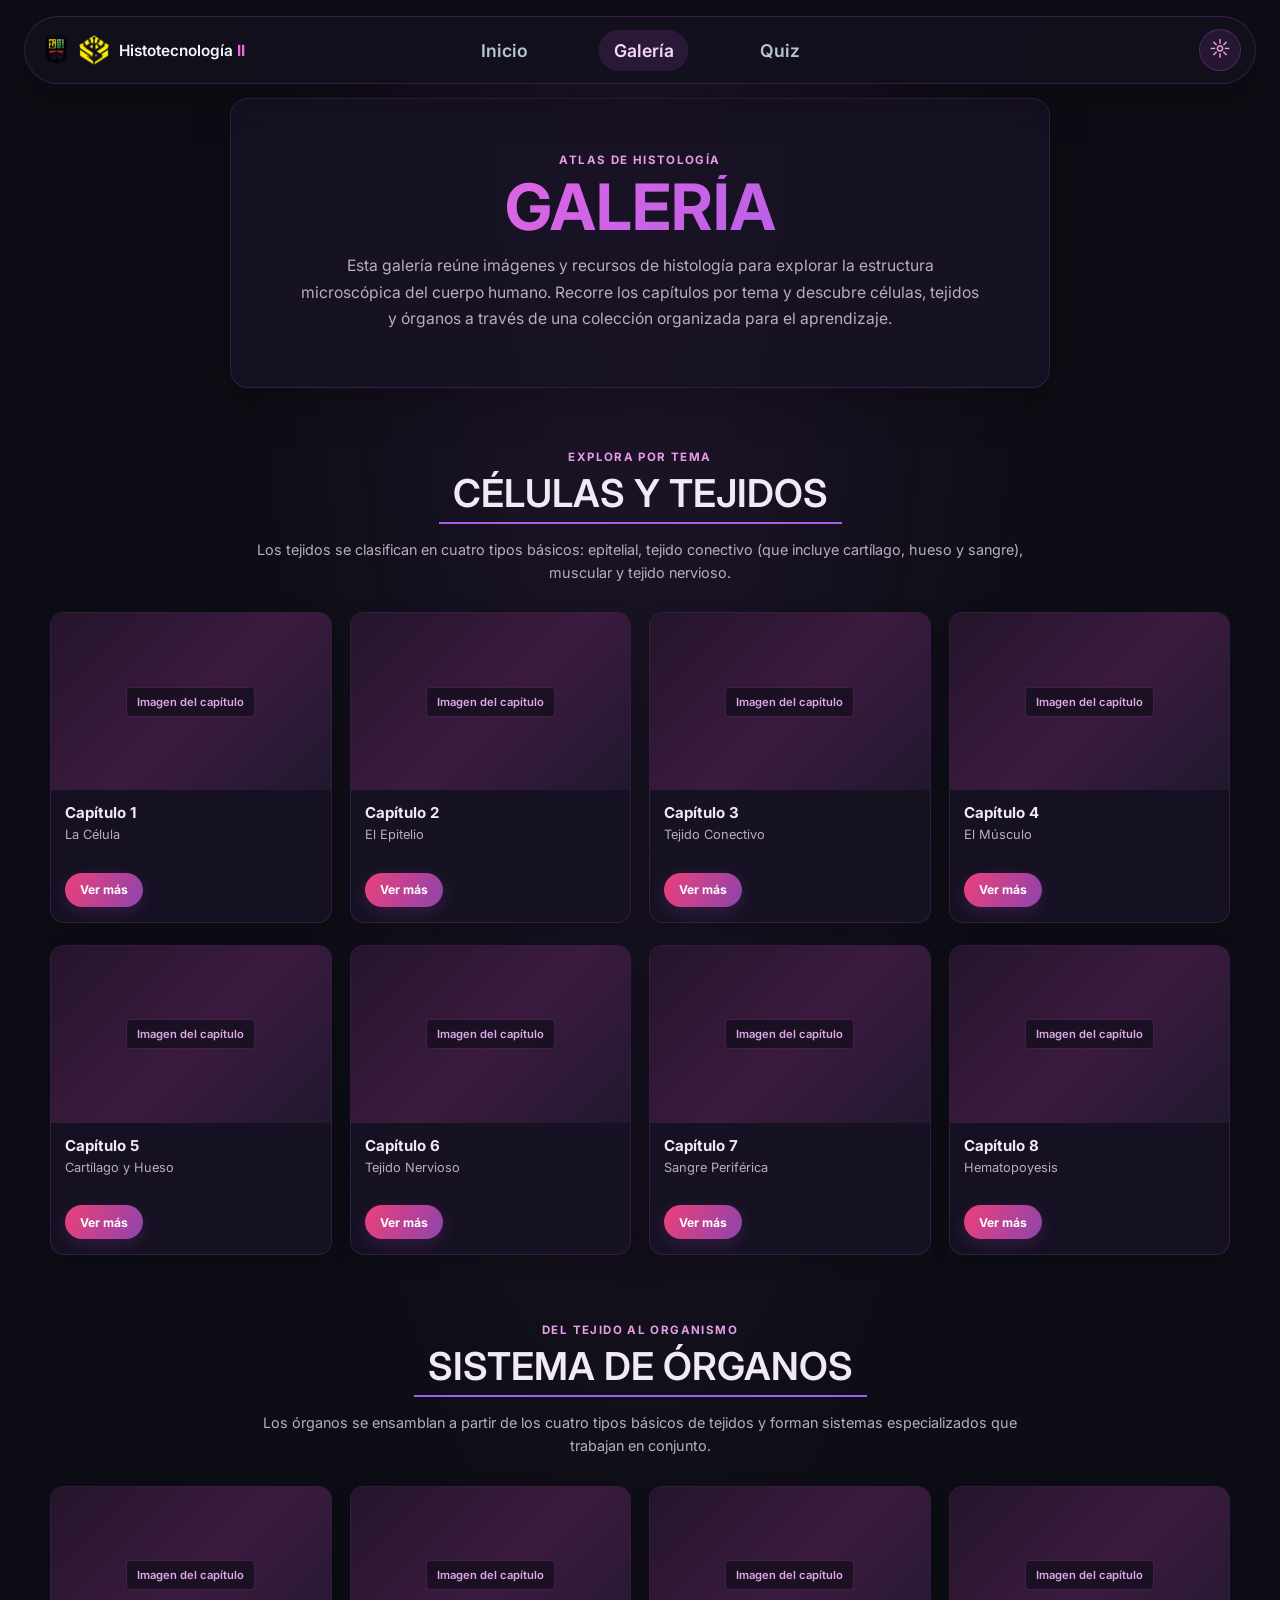
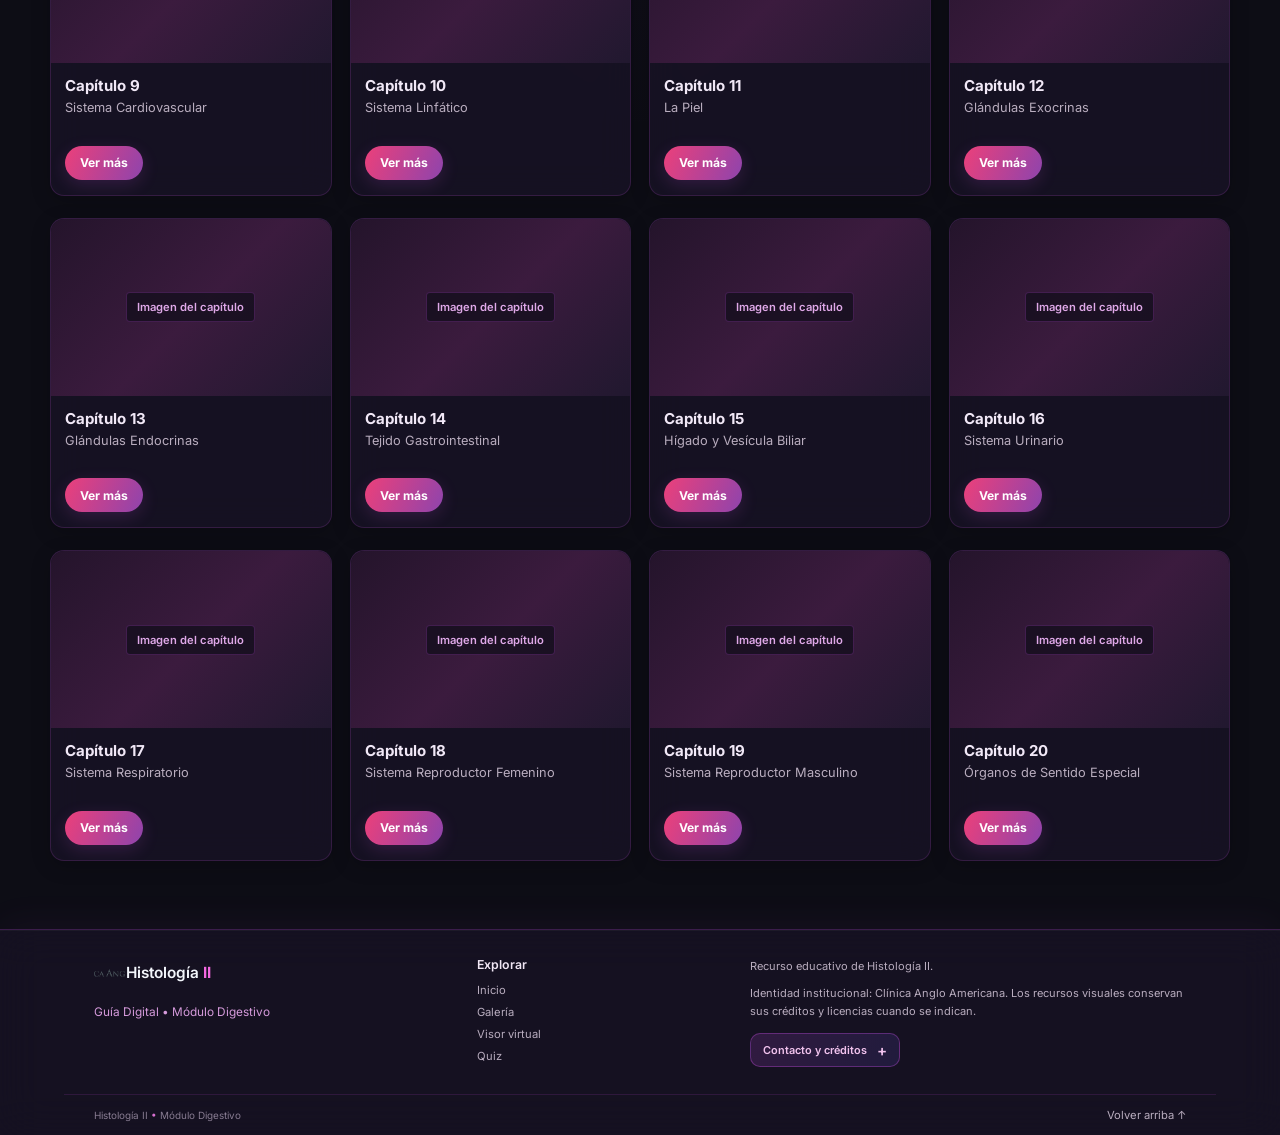
==== commit 38636c61: "Fix: layout unificado, responsive navbar, logos a color y visor full width" ====
--- a/galeria.html
+++ b/galeria.html
@@ -3,24 +3,41 @@
 	<head>
 		<meta charset="UTF-8" />
 		<meta name="viewport" content="width=device-width, initial-scale=1.0" />
-		<meta name="theme-color" content="#f4e5f2" />
-		<title>Galería de Histología | Clínica Anglo Americana</title>
+		<meta name="theme-color" content="#0d0d15" />
+		<title>Galería de Histología | Histología II</title>
 		<link rel="preconnect" href="https://fonts.googleapis.com" />
 		<link rel="preconnect" href="https://fonts.gstatic.com" crossorigin />
 		<link href="https://fonts.googleapis.com/css2?family=Cormorant+Garamond:wght@400;500;600;700&family=Inter:wght@400;500;600;700&display=swap" rel="stylesheet" />
+		<script>
+			if (localStorage.getItem('histologia-theme') === 'light') {
+				document.documentElement.classList.add('light-mode');
+			}
+		</script>
 		<link rel="stylesheet" href="styles.css" />
 	</head>
 	<body>
-		<div class="page-wrapper gallery-page">
-			<header class="navbar">
-				<a class="logo" href="index.html" aria-label="Clínica Anglo Americana, inicio">
-					<img src="image/logo.png" alt="Clínica Anglo Americana" />
+		<div class="page-wrapper gallery-page" id="top">
+			<header class="dashboard-nav" aria-label="Navegación principal">
+				<a class="dashboard-brand" href="index.html" aria-label="Histotecnología II, inicio">
+					<span class="header-brand-content">
+						<img class="header-logo-icon" src="image/image_8.png" alt="Universidad de Carabobo" />
+						<img class="header-logo-icon" src="image/image_7.png" alt="Histotecnología" />
+						<span>Histotecnología <strong>II</strong></span>
+					</span>
 				</a>
-				<nav class="nav-links" aria-label="Navegación principal">
+				<nav class="dashboard-links" id="siteNavigation" aria-label="Navegación principal">
 					<a href="index.html">Inicio</a>
 					<a href="galeria.html" aria-current="page">Galería</a>
 					<a href="quiz.html">Quiz</a>
 				</nav>
+				<div class="dashboard-nav-actions">
+					<button class="theme-toggle" type="button" data-theme-toggle aria-label="Activar modo claro" aria-pressed="false">
+						<span class="theme-toggle-icon" aria-hidden="true">☼</span>
+					</button>
+					<button class="menu-toggle" type="button" data-menu-toggle aria-controls="siteNavigation" aria-expanded="false" aria-label="Abrir menú de navegación">
+						<span aria-hidden="true">☰</span>
+					</button>
+				</div>
 			</header>
 
 			<main class="gallery-main">
@@ -131,50 +148,38 @@
 				</section>
 			</main>
 
-			<footer class="site-footer">
-				<div class="footer-grid">
-					<div class="footer-column">
-						<h3>Sobre la Plataforma</h3>
-						<p>Espacio virtual dedicado al aprendizaje y exploración del mundo microscópico, ofreciendo acceso a muestras, recursos educativos e información científica.</p>
+			<footer class="dashboard-site-footer">
+				<div class="dashboard-footer-main">
+					<div class="footer-brand-block">
+						<a class="dashboard-brand" href="index.html" aria-label="Histología II, inicio">
+							<img src="image/logo.png" alt="" />
+							<span>Histología <strong>II</strong></span>
+						</a>
+						<p>Guía Digital <span aria-hidden="true">•</span> Módulo Digestivo</p>
 					</div>
-					<div class="footer-column">
-						<h3>Soporte y Ayuda</h3>
-						<p>Encuentra indicaciones sobre el uso de las herramientas y la navegación dentro del laboratorio.</p>
-					</div>
-					<div class="footer-column">
-						<h3>Información Legal</h3>
-						<p>Este sitio web tiene fines educativos e informativos. El contenido, imágenes y recursos utilizados están protegidos por sus respectivos derechos de autor y no pueden ser reproducidos sin autorización.</p>
-					</div>
-					<div class="footer-column footer-newsletter">
-						<h3>Nota de Actualización</h3>
-						<p>El catálogo de muestras y la información científica se mantienen en revisión constante.</p>
-						<div class="newsletter-box">
-							<span class="mail-icon" aria-hidden="true">
-								<svg viewBox="0 0 24 24" focusable="false" aria-hidden="true">
-									<path d="M4 7.5A2.5 2.5 0 0 1 6.5 5h11A2.5 2.5 0 0 1 20 7.5v9A2.5 2.5 0 0 1 17.5 19h-11A2.5 2.5 0 0 1 4 16.5v-9Zm2.3-.5 6.7 5.2 6.7-5.2H6.3Zm12.2 2.2-6.5 5.1a1 1 0 0 1-1.2 0L5.5 9.2v7.3c0 .3.2.5.5.5h11c.3 0 .5-.2.5-.5V9.2Z" fill="currentColor"/>
-								</svg>
-							</span>
-							<span>Ingrese tu correo</span>
-						</div>
-						<button class="subscribe-btn" type="button">SUSCRIBIRME</button>
+					<nav class="footer-quick-links" aria-label="Navegación rápida">
+						<h2>Explorar</h2>
+						<a href="index.html">Inicio</a>
+						<a href="galeria.html">Galería</a>
+						<a href="visor.html">Visor virtual</a>
+						<a href="quiz.html">Quiz</a>
+					</nav>
+					<div class="footer-credit-block" id="contacto">
+						<p>Recurso educativo de Histología II.</p>
+						<p>Identidad institucional: Clínica Anglo Americana. Los recursos visuales conservan sus créditos y licencias cuando se indican.</p>
+						<details class="footer-contact">
+							<summary>Contacto y créditos</summary>
+							<p>Para consultas académicas o información sobre los recursos, comunícate con tu equipo docente.</p>
+						</details>
 					</div>
 				</div>
-				<div class="footer-bottom">
-					<div class="footer-bottom-text">Derechos de autor 2005 - 2026 T. Clark Brejle y Robert L. Sorenson... Todos los derechos reservados.</div>
-					<div class="social-icons" aria-label="Redes sociales">
-						<button class="social-btn" type="button" aria-label="Facebook">
-							<svg viewBox="0 0 24 24" aria-hidden="true"><path d="M13.5 21v-8h2.4l.4-2.8h-2.8V7.5c0-.8.2-1.3 1.3-1.3h1.5V3.6c-.3 0-1.2-.1-2.3-.1-2.3 0-3.9 1.4-3.9 4v2.3H8v2.8h2.5v8h3Z" fill="currentColor"/></svg>
-						</button>
-						<button class="social-btn" type="button" aria-label="Instagram">
-							<svg viewBox="0 0 24 24" aria-hidden="true"><path d="M7 2.5h10A4.5 4.5 0 0 1 21.5 7v10A4.5 4.5 0 0 1 17 21.5H7A4.5 4.5 0 0 1 2.5 17V7A4.5 4.5 0 0 1 7 2.5Zm0 2A2.5 2.5 0 0 0 4.5 7v10A2.5 2.5 0 0 0 7 19.5h10A2.5 2.5 0 0 0 19.5 17V7A2.5 2.5 0 0 0 17 4.5H7Zm5 2.2A4.3 4.3 0 1 1 7.7 13 4.3 4.3 0 0 1 12 6.7Zm0 2A2.3 2.3 0 1 0 14.3 11 2.3 2.3 0 0 0 12 8.7Zm4.7-1.7a1.1 1.1 0 1 1-1.1 1.1 1.1 1.1 0 0 1 1.1-1.1Z" fill="currentColor"/></svg>
-						</button>
-						<button class="social-btn" type="button" aria-label="X">
-							<svg viewBox="0 0 24 24" aria-hidden="true"><path d="M18.9 3h2.8l-6.1 7 7.2 11H16l-4.9-7.4L5.8 21H3l6.6-7.6L3 3h7.3l4.4 6.7L18.9 3Zm-1 16.2h1.6L7.3 4.7H5.6l12.3 14.5Z" fill="currentColor"/></svg>
-						</button>
-					</div>
+				<div class="dashboard-footer-bottom">
+					<span>Histología II <span aria-hidden="true">•</span> Módulo Digestivo</span>
+					<a href="#top" class="footer-back-to-top">Volver arriba ↑</a>
 				</div>
 			</footer>
 		</div>
+		<script src="script.js"></script>
 		<script>
 			document.querySelectorAll(".chapter-more").forEach((button) => {
 				const link = document.createElement("a");
--- a/styles.css
+++ b/styles.css
@@ -23,15 +23,16 @@
 
 html, body {
   margin: 0;
+  padding: 0;
   min-height: 100%;
   overflow-x: hidden;
-  background: #F2D8E6;
+  background-color: #0d0d15;
   font-family: "Inter", sans-serif;
 }
 
 body {
   min-height: 100vh;
-  background: #F2D8E6;
+  background-color: #0d0d15;
 }
 
 button {
@@ -1179,141 +1180,11 @@
   }
 }
 
-.quiz-intro {
-  margin-bottom: 54px;
-}
-
-.quiz-intro > p:last-child {
-  max-width: 720px;
-}
-
-.quiz-section {
-  margin-bottom: 76px;
-}
-
-.quiz-grid {
-  align-items: stretch;
-}
-
-.quiz-card {
-  display: flex;
-  flex-direction: column;
-}
-
-.quiz-image {
-  position: relative;
-  overflow: hidden;
-  aspect-ratio: 1.58 / 1;
-  padding: 0;
-  background: #e9dce9;
-}
-
-.quiz-image img {
-  display: block;
-  width: 100%;
-  height: 100%;
-  object-fit: cover;
-  transition: transform 250ms ease;
-}
-
-.quiz-image-credit {
-  position: absolute;
-  right: 6px;
-  bottom: 6px;
-  padding: 4px 6px;
-  border-radius: 3px;
-  background: rgba(255, 255, 255, 0.92);
-  color: #392541;
-  font-size: 0.62rem;
-  line-height: 1.3;
-}
-
-.quiz-image-credit a {
-  color: inherit;
-  text-decoration: underline;
-  text-underline-offset: 2px;
-}
-
-.quiz-card:hover .quiz-image img {
-  transform: scale(1.04);
-}
-
-.quiz-card .chapter-content {
-  display: flex;
-  flex: 1;
-  flex-direction: column;
-  align-items: flex-start;
-}
-
-.quiz-card .chapter-content p {
-  flex: 1;
-}
-
-.quiz-action {
-  min-height: 38px;
-  padding: 9px 16px;
-  border: 0;
-  border-radius: 4px;
-  background: #7f00b1;
-  color: #fff;
-  font: inherit;
-  font-size: 0.8rem;
-  font-weight: 700;
-  cursor: pointer;
-  transition: background-color 160ms ease, transform 160ms ease;
-}
-
-.quiz-action:hover,
-.quiz-action:focus-visible {
-  background: #4a0268;
-}
-
-.quiz-action:active {
-  transform: translateY(1px);
-}
-
-.quiz-grid-featured {
-  grid-template-columns: minmax(240px, 360px);
-  justify-content: center;
-}
-
-.quiz-page .site-footer {
-  margin-top: 10px;
-}
-
-@media (max-width: 620px) {
-  .quiz-intro {
-    margin-bottom: 44px;
-  }
-
-  .quiz-intro h1 {
-    font-size: 1.8rem;
-  }
-
-  .quiz-section {
-    margin-bottom: 54px;
-  }
-
-  .quiz-grid-featured {
-    grid-template-columns: minmax(0, 1fr);
-  }
-}
-
-@media (max-width: 380px) {
-  .quiz-intro h1 {
-    font-size: 1.5rem;
-  }
-}
-
 @media (max-width: 260px) {
   .gallery-nav a,
   .gallery-nav button {
     padding: 8px 2px;
     font-size: 0.72rem;
-  }
-
-  .quiz-intro h1 {
-    font-size: 1.05rem;
   }
 }
 
@@ -1501,27 +1372,6 @@
   border-radius: 0;
   background: transparent;
   box-shadow: none;
-}
-
-.quiz-icon {
-  width: 18px;
-  height: 18px;
-  border-radius: 50%;
-  background: transparent;
-  box-shadow: none;
-}
-
-.quiz-icon::before {
-  content: "";
-  position: absolute;
-  left: 50%;
-  top: 50%;
-  width: 11px;
-  height: 11px;
-  transform: translate(-50%, -45%) rotate(45deg);
-  border: 3px solid #fff;
-  border-left: 0;
-  border-bottom: 0;
 }
 
 @media (max-width: 820px) {
@@ -1848,3 +1698,3584 @@
     padding: 10px;
   }
 }
+
+/* Histología II dashboard */
+:root {
+  color-scheme: dark;
+  --dashboard-bg: #0d0d15;
+  --dashboard-panel: rgba(24, 19, 37, 0.78);
+  --dashboard-border: rgba(224, 86, 253, 0.15);
+  --dashboard-muted: #b1a5bd;
+  --dashboard-text: #f3f6fc;
+  --dashboard-cyan: #f368e0;
+  --dashboard-violet: #a55eea;
+  --dashboard-pink: #ec407a;
+  --dashboard-glow: rgba(224, 86, 253, 0.4);
+}
+
+html {
+  scroll-behavior: smooth;
+  scroll-padding-top: 100px;
+}
+
+body.dashboard-body,
+body:has(.viewer-page) {
+  background: var(--dashboard-bg);
+  color: var(--dashboard-text);
+  font-family: "Inter", sans-serif;
+}
+
+.home-dashboard {
+  min-height: 100vh;
+  background:
+    radial-gradient(ellipse at 50% 8%, rgba(31, 60, 101, 0.16), transparent 40%),
+    var(--dashboard-bg);
+}
+
+.dashboard-nav {
+  position: sticky;
+  z-index: 10;
+  top: 16px;
+  display: flex;
+  align-items: center;
+  justify-content: space-between;
+  width: min(1280px, calc(100% - 48px));
+  min-height: 68px;
+  margin: 16px auto 0;
+  padding: 10px 14px 10px 20px;
+  border: 1px solid rgba(177, 199, 240, 0.15);
+  border-radius: 999px;
+  background: rgba(12, 19, 33, 0.78);
+  box-shadow: 0 14px 45px rgba(0, 0, 0, 0.24);
+  backdrop-filter: blur(22px);
+  -webkit-backdrop-filter: blur(22px);
+}
+
+.dashboard-brand,
+.viewer-brand {
+  display: inline-flex;
+  flex: 0 0 auto;
+  align-items: center;
+  gap: 10px;
+  color: var(--dashboard-text);
+  font-size: 0.96rem;
+  font-weight: 600;
+  text-decoration: none;
+}
+
+.dashboard-brand img,
+.viewer-brand img {
+  width: 32px;
+  height: 32px;
+  border-radius: 50%;
+  object-fit: cover;
+}
+
+.dashboard-brand strong,
+.viewer-brand strong {
+  color: var(--dashboard-cyan);
+}
+
+.dashboard-links {
+  display: flex;
+  align-items: center;
+  gap: 4px;
+}
+
+.dashboard-links a {
+  padding: 10px 13px;
+  border-radius: 999px;
+  color: #b9c4d5;
+  font-size: 0.77rem;
+  font-weight: 500;
+  text-decoration: none;
+  transition: color 180ms ease, background 180ms ease;
+}
+
+.dashboard-links a:hover,
+.dashboard-links a:focus-visible {
+  outline: none;
+  background: rgba(255, 255, 255, 0.08);
+  color: #fff;
+}
+
+.platform-status {
+  display: inline-flex;
+  align-items: center;
+  gap: 8px;
+  padding: 9px 13px;
+  border: 1px solid rgba(80, 218, 173, 0.15);
+  border-radius: 999px;
+  background: rgba(23, 107, 84, 0.12);
+  color: #a3e9ce;
+  font-size: 0.68rem;
+  white-space: nowrap;
+}
+
+.platform-status > span,
+.dashboard-eyebrow > span {
+  width: 7px;
+  height: 7px;
+  border-radius: 50%;
+  background: #5de1b2;
+  box-shadow: 0 0 12px rgba(93, 225, 178, 0.8);
+}
+
+.dashboard-hero {
+  position: relative;
+  display: grid;
+  grid-template-columns: minmax(0, 1fr) minmax(340px, 0.9fr);
+  align-items: center;
+  width: min(1160px, calc(100% - 64px));
+  min-height: 550px;
+  margin: 0 auto;
+  padding: 54px 0 68px;
+}
+
+.hero-copy {
+  position: relative;
+  z-index: 1;
+  max-width: 640px;
+}
+
+.dashboard-eyebrow {
+  display: flex;
+  align-items: center;
+  gap: 9px;
+  margin: 0 0 18px;
+  color: #8d9ab2;
+  font-size: 0.67rem;
+  font-weight: 700;
+  letter-spacing: 0.13em;
+}
+
+.dashboard-hero h1 {
+  margin: 0;
+  font-size: clamp(2.65rem, 5.3vw, 4.65rem);
+  font-weight: 600;
+  letter-spacing: -0.065em;
+  line-height: 1.08;
+}
+
+.dashboard-hero h1 span {
+  background: linear-gradient(95deg, var(--dashboard-cyan) 6%, #8eacf9 53%, var(--dashboard-violet) 94%);
+  background-clip: text;
+  -webkit-text-fill-color: transparent;
+}
+
+.hero-description {
+  max-width: 530px;
+  margin: 23px 0;
+  color: #aab6c9;
+  font-size: 0.99rem;
+  line-height: 1.8;
+}
+
+.hero-badges {
+  display: flex;
+  flex-wrap: wrap;
+  gap: 8px;
+  margin-bottom: 27px;
+}
+
+.hero-badges span,
+.module-tags span {
+  padding: 7px 11px;
+  border: 1px solid rgba(143, 166, 211, 0.15);
+  border-radius: 999px;
+  background: rgba(255, 255, 255, 0.035);
+  color: #c1cbda;
+  font-size: 0.68rem;
+}
+
+.primary-action {
+  display: inline-flex;
+  align-items: center;
+  justify-content: center;
+  gap: 22px;
+  min-height: 48px;
+  padding: 0 19px;
+  border: 1px solid rgba(119, 231, 245, 0.34);
+  border-radius: 13px;
+  background: linear-gradient(110deg, rgba(47, 175, 197, 0.21), rgba(131, 102, 222, 0.2));
+  box-shadow: inset 0 1px rgba(255, 255, 255, 0.08), 0 8px 32px rgba(58, 176, 198, 0.1);
+  color: #e8fdff;
+  font-size: 0.81rem;
+  font-weight: 600;
+  text-decoration: none;
+  transition: transform 200ms ease, box-shadow 200ms ease, border-color 200ms ease;
+}
+
+.primary-action:hover {
+  transform: translateY(-2px);
+  border-color: rgba(119, 231, 245, 0.68);
+  box-shadow: 0 12px 34px rgba(58, 176, 198, 0.2);
+}
+
+.primary-action > span,
+.module-action > span,
+.dashboard-footer a > span {
+  font-size: 1rem;
+  transition: transform 180ms ease;
+}
+
+.primary-action:hover > span,
+.module-action:hover > span,
+.dashboard-footer a:hover > span {
+  transform: translate(2px, -2px);
+}
+
+.hero-art {
+  position: relative;
+  display: grid;
+  min-height: 390px;
+  place-items: center;
+  isolation: isolate;
+}
+
+.hero-art::before {
+  position: absolute;
+  z-index: -1;
+  width: 300px;
+  height: 300px;
+  border-radius: 50%;
+  background: rgba(63, 137, 181, 0.13);
+  content: "";
+  filter: blur(55px);
+}
+
+.hero-orbit {
+  position: absolute;
+  border: 1px solid rgba(122, 171, 224, 0.12);
+  border-radius: 50%;
+  transform: rotate(-25deg);
+}
+
+.orbit-outer {
+  width: 345px;
+  height: 245px;
+}
+
+.orbit-inner {
+  width: 280px;
+  height: 190px;
+  transform: rotate(34deg);
+}
+
+.hero-micrograph {
+  position: relative;
+  display: grid;
+  grid-template-columns: repeat(3, 1fr);
+  width: 206px;
+  height: 206px;
+  padding: 21px;
+  overflow: hidden;
+  border: 1px solid rgba(213, 231, 255, 0.36);
+  border-radius: 50%;
+  background:
+    radial-gradient(ellipse at 28% 35%, rgba(216, 106, 174, 0.55), transparent 29%),
+    radial-gradient(ellipse at 68% 60%, rgba(99, 113, 210, 0.58), transparent 33%),
+    radial-gradient(ellipse at 52% 30%, rgba(91, 202, 203, 0.49), transparent 40%),
+    linear-gradient(140deg, #192642, #101424 65%, #351b41);
+  box-shadow: inset 0 0 42px rgba(80, 174, 206, 0.3), 0 0 75px rgba(83, 146, 210, 0.18);
+  animation: micrograph-float 7s ease-in-out infinite;
+}
+
+.hero-micrograph::before,
+.hero-micrograph::after,
+.hero-micrograph span {
+  display: block;
+  width: 50px;
+  height: 31px;
+  border: 1px solid rgba(249, 200, 225, 0.43);
+  border-radius: 53% 45% 56% 43%;
+  background: radial-gradient(ellipse at 56% 49%, rgba(227, 171, 210, 0.5) 0 18%, transparent 21%), rgba(160, 101, 177, 0.2);
+  box-shadow: 0 0 17px rgba(225, 125, 196, 0.18);
+}
+
+.hero-micrograph span:nth-child(2n) {
+  width: 38px;
+  height: 44px;
+  border-color: rgba(141, 215, 229, 0.42);
+  background: radial-gradient(ellipse at 50% 51%, rgba(159, 225, 231, 0.45) 0 15%, transparent 20%), rgba(88, 146, 188, 0.18);
+}
+
+.hero-float-card,
+.hero-scale {
+  position: absolute;
+  display: flex;
+  align-items: center;
+  gap: 11px;
+  padding: 12px 14px;
+  border: 1px solid rgba(188, 211, 247, 0.16);
+  border-radius: 14px;
+  background: rgba(17, 26, 44, 0.82);
+  box-shadow: 0 12px 28px rgba(0, 0, 0, 0.23);
+  backdrop-filter: blur(12px);
+}
+
+.hero-float-card {
+  top: 65px;
+  left: 0;
+}
+
+.float-card-icon {
+  display: grid;
+  width: 34px;
+  height: 34px;
+  border-radius: 10px;
+  background: rgba(89, 212, 228, 0.12);
+  color: var(--dashboard-cyan);
+  font-size: 1.2rem;
+  place-items: center;
+}
+
+.hero-float-card strong,
+.hero-float-card small,
+.hero-scale small {
+  display: block;
+}
+
+.hero-float-card strong {
+  font-size: 0.73rem;
+}
+
+.hero-float-card small {
+  margin-top: 4px;
+  color: var(--dashboard-muted);
+  font-size: 0.62rem;
+}
+
+.hero-scale {
+  right: 0;
+  bottom: 64px;
+  display: block;
+  min-width: 103px;
+  text-align: center;
+}
+
+.hero-scale > span {
+  color: var(--dashboard-cyan);
+  font-size: 1.25rem;
+  font-weight: 700;
+}
+
+.hero-scale small {
+  margin-top: 4px;
+  color: var(--dashboard-muted);
+  font-size: 0.53rem;
+  letter-spacing: 0.11em;
+}
+
+.scroll-cue {
+  position: absolute;
+  bottom: 24px;
+  left: 0;
+  display: flex;
+  align-items: center;
+  gap: 9px;
+  color: #728099;
+  font-size: 0.65rem;
+  text-decoration: none;
+}
+
+.scroll-cue span {
+  width: 17px;
+  height: 23px;
+  border: 1px solid rgba(147, 166, 198, 0.5);
+  border-radius: 99px;
+}
+
+.module-section,
+.dashboard-footer {
+  width: min(1160px, calc(100% - 64px));
+  margin-right: auto;
+  margin-left: auto;
+}
+
+.module-section {
+  padding: 35px 0 40px;
+  scroll-margin-top: 105px;
+}
+
+.section-heading {
+  display: flex;
+  align-items: flex-end;
+  justify-content: space-between;
+  gap: 24px;
+  margin-bottom: 24px;
+}
+
+.section-heading h2 {
+  margin: 0;
+  color: #f1f5fb;
+  font-size: clamp(1.55rem, 3vw, 2.1rem);
+  font-weight: 600;
+  letter-spacing: -0.045em;
+}
+
+.section-heading .dashboard-eyebrow {
+  margin-bottom: 10px;
+  color: #8291aa;
+}
+
+.section-heading > div > p:last-child {
+  margin: 9px 0 0;
+  color: var(--dashboard-muted);
+  font-size: 0.82rem;
+  line-height: 1.65;
+}
+
+.module-search {
+  display: flex;
+  align-items: center;
+  gap: 9px;
+  width: min(335px, 100%);
+  min-height: 46px;
+  padding: 0 12px;
+  border: 1px solid var(--dashboard-border);
+  border-radius: 12px;
+  background: rgba(17, 25, 43, 0.65);
+  color: #8695ac;
+  transition: border-color 180ms ease, box-shadow 180ms ease;
+}
+
+.module-search:focus-within {
+  border-color: rgba(98, 226, 240, 0.52);
+  box-shadow: 0 0 0 3px rgba(98, 226, 240, 0.08);
+}
+
+.search-icon {
+  font-size: 1.55rem;
+  line-height: 1;
+}
+
+.module-search input {
+  width: 100%;
+  padding: 0;
+  border: 0;
+  outline: 0;
+  background: transparent;
+  color: var(--dashboard-text);
+  font: inherit;
+  font-size: 0.74rem;
+}
+
+.module-search input::placeholder {
+  color: #7d8aa0;
+}
+
+.module-search kbd {
+  padding: 2px 6px;
+  border: 1px solid rgba(161, 180, 214, 0.15);
+  border-radius: 5px;
+  color: #79869b;
+  font-size: 0.67rem;
+}
+
+.module-grid {
+  display: grid;
+  grid-template-columns: repeat(3, minmax(0, 1fr));
+  gap: 16px;
+}
+
+.module-card {
+  position: relative;
+  display: flex;
+  min-height: 258px;
+  flex-direction: column;
+  padding: 19px;
+  overflow: hidden;
+  border: 1px solid var(--dashboard-border);
+  border-radius: 18px;
+  background: linear-gradient(140deg, rgba(23, 33, 55, 0.86), rgba(13, 20, 35, 0.88));
+  box-shadow: 0 12px 32px rgba(0, 0, 0, 0.13);
+  transition: transform 220ms ease, border-color 220ms ease, box-shadow 220ms ease;
+}
+
+.module-card::before {
+  position: absolute;
+  top: -66px;
+  right: -68px;
+  width: 165px;
+  height: 165px;
+  border-radius: 50%;
+  background: rgba(84, 198, 213, 0.08);
+  content: "";
+  filter: blur(30px);
+  transition: opacity 220ms ease, transform 220ms ease;
+}
+
+.module-card:hover {
+  transform: translateY(-4px);
+  border-color: rgba(102, 213, 229, 0.38);
+  box-shadow: 0 18px 38px rgba(0, 0, 0, 0.25), 0 0 26px rgba(60, 173, 203, 0.08);
+}
+
+.module-card:hover::before {
+  transform: scale(1.25);
+  opacity: 1;
+}
+
+.module-card[hidden] {
+  display: none;
+}
+
+.module-card-top {
+  display: flex;
+  align-items: center;
+  justify-content: space-between;
+}
+
+.organ-icon {
+  display: grid;
+  width: 39px;
+  height: 39px;
+  border: 1px solid rgba(123, 199, 229, 0.16);
+  border-radius: 12px;
+  background: rgba(82, 143, 189, 0.13);
+  color: #83d8e7;
+  font-size: 1.12rem;
+  place-items: center;
+}
+
+.icon-stomach,
+.icon-liver {
+  color: #e8a1c7;
+  background: rgba(201, 92, 155, 0.1);
+}
+
+.icon-small-intestine,
+.icon-pancreas {
+  color: #b8a2ff;
+  background: rgba(142, 105, 207, 0.12);
+}
+
+.icon-large-intestine {
+  color: #e7bf7f;
+  background: rgba(193, 143, 82, 0.11);
+}
+
+.module-number,
+.module-system {
+  color: #718099;
+  font-size: 0.58rem;
+  font-weight: 700;
+  letter-spacing: 0.12em;
+}
+
+.module-system {
+  margin: 17px 0 7px;
+}
+
+.module-card h3 {
+  margin: 0;
+  color: #ecf1fa;
+  font-size: 1.08rem;
+  font-weight: 600;
+  letter-spacing: -0.025em;
+}
+
+.module-description {
+  min-height: 42px;
+  margin: 8px 0 12px;
+  color: #a3afc1;
+  font-size: 0.72rem;
+  line-height: 1.6;
+}
+
+.module-tags {
+  display: flex;
+  flex-wrap: wrap;
+  gap: 6px;
+  margin-bottom: 16px;
+}
+
+.module-tags span {
+  padding: 5px 8px;
+  color: #9eabc0;
+  font-size: 0.59rem;
+}
+
+.module-action {
+  display: flex;
+  align-items: center;
+  justify-content: space-between;
+  margin-top: auto;
+  padding-top: 12px;
+  border-top: 1px solid rgba(157, 179, 218, 0.1);
+  color: #8ddde9;
+  font-size: 0.72rem;
+  font-weight: 600;
+  text-decoration: none;
+}
+
+.module-action:hover {
+  color: #d2fbff;
+}
+
+.module-action > span {
+  display: inline-block;
+}
+
+.search-empty {
+  margin: 20px 0 0;
+  padding: 28px;
+  border: 1px dashed var(--dashboard-border);
+  border-radius: 14px;
+  color: var(--dashboard-muted);
+  text-align: center;
+}
+
+.dashboard-footer {
+  display: flex;
+  align-items: center;
+  justify-content: space-between;
+  gap: 16px;
+  padding: 22px 0 30px;
+  border-top: 1px solid rgba(157, 179, 218, 0.1);
+}
+
+.dashboard-footer .dashboard-brand {
+  font-size: 0.79rem;
+}
+
+.dashboard-footer p {
+  margin: 0;
+  color: #738098;
+  font-size: 0.66rem;
+}
+
+.dashboard-footer a:last-child {
+  font-size: 0.66rem;
+}
+
+.visually-hidden {
+  position: absolute;
+  width: 1px;
+  height: 1px;
+  padding: 0;
+  overflow: hidden;
+  clip: rect(0, 0, 0, 0);
+  white-space: nowrap;
+  clip-path: inset(50%);
+}
+
+@keyframes micrograph-float {
+  0%, 100% { transform: translateY(0) rotate(-3deg); }
+  50% { transform: translateY(-8px) rotate(1deg); }
+}
+
+/* Responsive slide viewer */
+html:has(.viewer-page),
+body:has(.viewer-page) {
+  width: 100%;
+  height: auto;
+  min-height: 100%;
+  overflow-x: hidden;
+  overflow-y: auto;
+}
+
+.viewer-page {
+  width: 100%;
+  height: auto;
+  min-height: 100vh;
+  overflow: visible;
+  background: var(--dashboard-bg);
+}
+
+.viewer-page .viewer-header {
+  position: sticky;
+  z-index: 5;
+  top: 0;
+  width: 100%;
+  height: 72px;
+  min-height: 72px;
+  padding: 0 max(22px, calc((100vw - 1360px) / 2));
+  border-bottom: 1px solid rgba(153, 177, 224, 0.1);
+  background: rgba(10, 16, 29, 0.84);
+  backdrop-filter: blur(18px);
+  -webkit-backdrop-filter: blur(18px);
+}
+
+.viewer-brand {
+  gap: 9px;
+  font-size: 0.93rem;
+}
+
+.viewer-brand img {
+  width: 30px;
+  height: 30px;
+}
+
+.viewer-page .nav-links {
+  border-color: rgba(153, 177, 224, 0.11);
+  background: rgba(18, 26, 43, 0.83);
+  box-shadow: none;
+}
+
+.viewer-page .nav-links a {
+  padding: 9px 15px;
+  color: #aab6c9;
+  font-size: 0.75rem;
+}
+
+.viewer-page .nav-links a:hover,
+.viewer-page .nav-links a:focus-visible,
+.viewer-page .nav-links a[aria-current="page"] {
+  background: rgba(87, 199, 215, 0.14);
+  color: #b6f5fb;
+}
+
+.viewer-layout {
+  position: relative;
+  display: grid;
+  grid-template-columns: minmax(0, 1fr) 330px;
+  width: min(1440px, 100%);
+  height: calc(100vh - 72px);
+  min-height: 600px;
+  margin: 0 auto;
+  padding: 20px;
+  gap: 16px;
+  overflow: hidden;
+}
+
+.viewer-panel {
+  position: relative;
+  display: flex;
+  min-width: 0;
+  height: 100%;
+  flex-direction: column;
+  gap: 13px;
+  padding: 0;
+  overflow: hidden;
+  border: 0;
+  border-radius: 0;
+  background: transparent;
+  box-shadow: none;
+}
+
+.viewer-meta-strip {
+  position: static;
+  align-self: flex-start;
+  margin: 0;
+  padding: 4px 2px;
+  background: transparent;
+  color: #94a4bc;
+  font-size: 0.62rem;
+  font-weight: 700;
+  letter-spacing: 0.13em;
+}
+
+.viewer-stage {
+  position: relative;
+  width: 100%;
+  height: auto;
+  min-height: 0;
+  flex: 1;
+  overflow: hidden;
+  border: 1px solid rgba(170, 191, 226, 0.17);
+  border-radius: 18px;
+  background: #111729;
+  cursor: grab;
+  touch-action: none;
+}
+
+.viewer-stage.is-dragging {
+  cursor: grabbing;
+}
+
+.viewer-image {
+  position: absolute;
+  inset: 0;
+  border-radius: 0;
+  background-position: center;
+  background-repeat: no-repeat;
+  transition: background-size 120ms ease, background-position 120ms ease;
+}
+
+.viewer-image::before {
+  background: linear-gradient(180deg, rgba(5, 10, 19, 0.03), rgba(6, 10, 17, 0.34));
+  pointer-events: none;
+}
+
+.viewer-overlay {
+  left: 19px;
+  bottom: 19px;
+  padding: 11px 14px;
+  border: 1px solid rgba(230, 237, 251, 0.14);
+  border-radius: 12px;
+  background: rgba(9, 15, 26, 0.7);
+}
+
+.viewer-controls {
+  position: static;
+  display: flex;
+  width: 100%;
+  flex-direction: column;
+  align-items: stretch;
+  gap: 12px;
+  margin: 0;
+  padding: 14px;
+  border: 1px solid var(--dashboard-border);
+  border-radius: 16px;
+  background: rgba(17, 25, 42, 0.9);
+  box-shadow: none;
+}
+
+.viewer-tool-row {
+  display: flex;
+  align-items: center;
+  justify-content: space-between;
+  flex-wrap: wrap;
+  gap: 12px;
+}
+
+.zoom-preset-row {
+  display: flex;
+  align-items: center;
+  gap: 7px;
+}
+
+.toolbar-label {
+  margin-right: 3px;
+  color: #7f8da5;
+  font-size: 0.59rem;
+  font-weight: 700;
+  letter-spacing: 0.1em;
+}
+
+.viewer-page .zoom-preset-row button,
+.viewer-utility-actions button {
+  min-height: 34px;
+  padding: 0 11px;
+  border: 1px solid rgba(149, 172, 214, 0.15);
+  border-radius: 9px;
+  background: rgba(255, 255, 255, 0.035);
+  color: #b5c1d4;
+  font: inherit;
+  font-size: 0.7rem;
+  font-weight: 600;
+  cursor: pointer;
+  transition: border-color 160ms ease, color 160ms ease, background 160ms ease;
+}
+
+.viewer-page .zoom-preset-row button:hover,
+.viewer-utility-actions button:hover {
+  border-color: rgba(98, 226, 240, 0.38);
+  color: #e1fbff;
+}
+
+.viewer-page .zoom-preset-row button[aria-pressed="true"] {
+  border-color: rgba(98, 226, 240, 0.37);
+  background: rgba(98, 226, 240, 0.12);
+  color: #aef3f8;
+}
+
+.viewer-utility-actions {
+  display: flex;
+  flex-wrap: wrap;
+  gap: 7px;
+}
+
+.zoom-manual-row {
+  display: flex;
+  min-width: 0;
+  align-items: center;
+  justify-content: flex-start;
+  gap: 11px;
+}
+
+.viewer-page .zoom-action {
+  width: 32px;
+  height: 32px;
+  flex: 0 0 auto;
+  border-color: rgba(149, 172, 214, 0.15);
+  background: rgba(255, 255, 255, 0.035);
+  color: #c5d2e5;
+  font-size: 1.15rem;
+}
+
+.viewer-page .zoom-action:hover {
+  border-color: rgba(98, 226, 240, 0.38);
+  color: #aef3f8;
+}
+
+.viewer-page #zoomSlider {
+  width: min(240px, 30vw);
+  accent-color: var(--dashboard-cyan);
+}
+
+.viewer-page .zoom-readout,
+.viewer-magnification {
+  min-width: auto;
+  color: #c4d0e2;
+  font-size: 0.72rem;
+  font-weight: 600;
+  white-space: nowrap;
+}
+
+.viewer-magnification {
+  margin-left: auto;
+  color: #91dfe9;
+}
+
+.viewer-status {
+  margin: 0;
+  color: #f3bc91;
+  font-size: 0.7rem;
+}
+
+.viewer-status:empty {
+  display: none;
+}
+
+.info-panel {
+  position: relative;
+  width: auto;
+  height: 100%;
+  min-width: 0;
+  padding: 16px;
+  overflow-y: auto;
+  border: 1px solid var(--dashboard-border);
+  border-radius: 18px;
+  background: rgba(15, 23, 39, 0.91);
+  box-shadow: 0 12px 34px rgba(0, 0, 0, 0.17);
+}
+
+.info-panel-heading {
+  display: flex;
+  align-items: center;
+  justify-content: space-between;
+  margin-bottom: 12px;
+}
+
+.info-kicker {
+  color: #8897b0;
+  font-size: 0.6rem;
+  font-weight: 700;
+  letter-spacing: 0.12em;
+}
+
+.info-panel-heading button {
+  display: none;
+  width: 30px;
+  height: 30px;
+  border: 1px solid var(--dashboard-border);
+  border-radius: 9px;
+  background: transparent;
+  color: #c8d2e0;
+  font-size: 1.2rem;
+}
+
+.info-thumb {
+  display: flex;
+  min-height: 128px;
+  align-items: flex-end;
+  padding: 11px;
+  border: 1px solid rgba(164, 184, 223, 0.13);
+  border-radius: 12px;
+  background-image: linear-gradient(180deg, rgba(13, 19, 31, 0.03), rgba(12, 18, 30, 0.58)), url("https://images.unsplash.com/photo-1576091160550-2173dba999ef?auto=format&fit=crop&w=1000&q=80");
+}
+
+.info-thumb span {
+  color: rgba(241, 246, 255, 0.78);
+  font-size: 0.55rem;
+  font-weight: 700;
+  letter-spacing: 0.1em;
+}
+
+.info-copy {
+  padding-top: 16px;
+}
+
+.info-copy h1 {
+  margin: 0 0 9px;
+  color: #edf4ff;
+  font-family: "Inter", sans-serif;
+  font-size: 1.25rem;
+  font-weight: 600;
+  letter-spacing: -0.035em;
+  line-height: 1.3;
+}
+
+.info-copy p {
+  margin: 0;
+  color: #a5b2c6;
+  font-size: 0.75rem;
+  line-height: 1.7;
+}
+
+.structures-title {
+  margin: 21px 0 10px;
+  color: #dbe6f6;
+  font-size: 0.75rem;
+  font-weight: 600;
+}
+
+.info-copy ul {
+  margin: 0;
+  padding: 0;
+  list-style: none;
+  color: #a5b2c6;
+  font-size: 0.72rem;
+  line-height: 1.6;
+}
+
+.info-copy li {
+  position: relative;
+  padding: 8px 0 8px 15px;
+  border-bottom: 1px solid rgba(157, 179, 218, 0.08);
+}
+
+.info-copy li::before {
+  position: absolute;
+  top: 15px;
+  left: 0;
+  width: 5px;
+  height: 5px;
+  border-radius: 50%;
+  background: var(--dashboard-cyan);
+  content: "";
+}
+
+.info-backdrop {
+  display: none;
+}
+
+#viewerLayout:fullscreen {
+  width: 100%;
+  height: 100%;
+  min-height: 0;
+  padding: 20px;
+  background: var(--dashboard-bg);
+}
+
+@media (max-width: 900px) {
+  .dashboard-nav {
+    width: calc(100% - 28px);
+  }
+
+  .dashboard-links a {
+    padding: 9px 9px;
+    font-size: 0.7rem;
+  }
+
+  .platform-status {
+    padding: 8px 10px;
+    font-size: 0.61rem;
+  }
+
+  .dashboard-hero,
+  .module-section,
+  .dashboard-footer {
+    width: min(100% - 42px, 760px);
+  }
+
+  .dashboard-hero {
+    grid-template-columns: minmax(0, 1.15fr) minmax(250px, 0.85fr);
+    min-height: 500px;
+  }
+
+  .hero-art {
+    min-height: 330px;
+    transform: scale(0.84);
+  }
+
+  .module-grid {
+    grid-template-columns: repeat(2, minmax(0, 1fr));
+  }
+
+  .viewer-layout {
+    grid-template-columns: minmax(0, 1fr);
+    height: auto;
+    min-height: calc(100vh - 72px);
+    overflow: visible;
+  }
+
+  .viewer-panel {
+    min-height: 680px;
+  }
+
+  .viewer-stage {
+    min-height: 400px;
+  }
+
+  .info-panel {
+    position: fixed;
+    z-index: 12;
+    top: 0;
+    right: 0;
+    width: min(390px, calc(100vw - 34px));
+    height: 100dvh;
+    padding: 21px;
+    border-radius: 18px 0 0 18px;
+    transform: translateX(105%);
+    transition: transform 240ms ease;
+  }
+
+  .info-panel.is-open {
+    transform: translateX(0);
+  }
+
+  .info-panel-heading button {
+    display: inline-grid;
+    place-items: center;
+  }
+
+  .info-backdrop {
+    position: fixed;
+    z-index: 11;
+    inset: 0;
+    display: block;
+    visibility: hidden;
+    border: 0;
+    background: rgba(3, 7, 14, 0.65);
+    opacity: 0;
+    transition: opacity 240ms ease, visibility 240ms ease;
+  }
+
+  .info-drawer-open .info-backdrop {
+    visibility: visible;
+    opacity: 1;
+  }
+}
+
+@media (max-width: 620px) {
+  html {
+    scroll-padding-top: 82px;
+  }
+
+  .dashboard-nav {
+    top: 8px;
+    align-items: stretch;
+    flex-direction: column;
+    gap: 5px;
+    min-height: 58px;
+    margin-top: 8px;
+    padding: 9px 12px;
+    border-radius: 18px;
+  }
+
+  .dashboard-brand {
+    gap: 7px;
+    font-size: 0.77rem;
+  }
+
+  .dashboard-brand img {
+    width: 26px;
+    height: 26px;
+  }
+
+  .dashboard-links {
+    flex-wrap: wrap;
+    justify-content: space-between;
+    gap: 2px;
+  }
+
+  .dashboard-links a {
+    padding: 6px 5px;
+    font-size: 0.58rem;
+  }
+
+  .platform-status {
+    display: none;
+  }
+
+  .dashboard-hero,
+  .module-section,
+  .dashboard-footer {
+    width: calc(100% - 36px);
+  }
+
+  .dashboard-hero {
+    grid-template-columns: 1fr;
+    min-height: auto;
+    padding-top: 62px;
+    padding-bottom: 56px;
+  }
+
+  .dashboard-hero h1 {
+    font-size: clamp(2.55rem, 11vw, 3.65rem);
+  }
+
+  .hero-description {
+    font-size: 0.88rem;
+  }
+
+  .hero-art {
+    min-height: 300px;
+    margin-top: 5px;
+    transform: scale(0.82);
+  }
+
+  .hero-float-card {
+    left: -5px;
+  }
+
+  .hero-scale {
+    right: -6px;
+  }
+
+  .scroll-cue {
+    bottom: 17px;
+  }
+
+  .section-heading {
+    align-items: stretch;
+    flex-direction: column;
+    gap: 17px;
+  }
+
+  .module-search {
+    width: 100%;
+  }
+
+  .module-grid {
+    grid-template-columns: 1fr;
+  }
+
+  .module-card {
+    min-height: 235px;
+  }
+
+  .dashboard-footer {
+    align-items: flex-start;
+    flex-direction: column;
+    padding-bottom: 25px;
+  }
+
+  .viewer-page .viewer-header {
+    height: 62px;
+    min-height: 62px;
+    gap: 6px;
+    padding: 0 8px;
+  }
+
+  .viewer-page .viewer-brand {
+    gap: 5px;
+    font-size: 0.66rem;
+  }
+
+  .viewer-page .viewer-brand img {
+    width: 23px;
+    height: 23px;
+  }
+
+  .viewer-page .logo img {
+    width: 25px;
+    height: 25px;
+  }
+
+  .viewer-page .nav-links {
+    gap: 2px;
+    padding: 4px;
+  }
+
+  .viewer-page .nav-links a {
+    padding: 7px 6px;
+    font-size: 0.58rem;
+  }
+
+  .viewer-layout {
+    min-height: calc(100vh - 62px);
+    padding: 13px;
+  }
+
+  .viewer-panel {
+    min-height: 620px;
+  }
+
+  .viewer-stage {
+    min-height: 330px;
+  }
+
+  .viewer-controls {
+    padding: 11px;
+  }
+
+  .viewer-tool-row {
+    align-items: flex-start;
+    flex-direction: column;
+  }
+
+  .toolbar-label {
+    display: none;
+  }
+
+  .viewer-utility-actions button {
+    padding: 0 8px;
+    font-size: 0.64rem;
+  }
+
+  .viewer-utility-actions #toggleFullscreen span {
+    display: none;
+  }
+
+  .viewer-page #zoomSlider {
+    width: min(32vw, 150px);
+    min-width: 65px;
+    flex: 1 1 65px;
+  }
+
+  .viewer-page .zoom-manual-row {
+    flex-wrap: wrap;
+  }
+
+  .viewer-page .viewer-magnification {
+    margin-left: auto;
+  }
+
+  .viewer-magnification {
+    font-size: 0.64rem;
+  }
+
+  #viewerLayout:fullscreen {
+    padding: 13px;
+  }
+}
+
+@media (prefers-reduced-motion: reduce) {
+  *,
+  *::before,
+  *::after {
+    scroll-behavior: auto !important;
+    animation-duration: 0.01ms !important;
+    animation-iteration-count: 1 !important;
+    transition-duration: 0.01ms !important;
+  }
+}
+
+/* Histología H&E palette */
+.home-dashboard {
+  background:
+    radial-gradient(ellipse at 50% 8%, rgba(142, 68, 173, 0.17), transparent 42%),
+    radial-gradient(ellipse at 8% 55%, rgba(236, 64, 122, 0.055), transparent 35%),
+    var(--dashboard-bg);
+}
+
+.dashboard-nav {
+  border-color: rgba(224, 86, 253, 0.2);
+  background: rgba(18, 16, 29, 0.82);
+}
+
+.dashboard-brand strong,
+.viewer-brand strong {
+  color: var(--dashboard-cyan);
+}
+
+.dashboard-links a:hover,
+.dashboard-links a:focus-visible,
+.dashboard-links a[aria-current="page"] {
+  background: rgba(224, 86, 253, 0.11);
+  color: #f5d7ff;
+}
+
+.platform-status {
+  border-color: rgba(243, 104, 224, 0.2);
+  background: rgba(224, 86, 253, 0.09);
+  color: #f2b7e9;
+}
+
+.platform-status > span,
+.dashboard-eyebrow > span {
+  background: var(--dashboard-pink);
+  box-shadow: 0 0 12px rgba(236, 64, 122, 0.8);
+}
+
+.dashboard-hero h1 span {
+  background: linear-gradient(135deg, #f368e0, #a55eea);
+  background-clip: text;
+  -webkit-text-fill-color: transparent;
+}
+
+.hero-badges span,
+.module-tags span {
+  border-color: rgba(224, 86, 253, 0.17);
+  background: rgba(224, 86, 253, 0.045);
+}
+
+.primary-action {
+  border-color: rgba(243, 104, 224, 0.36);
+  background: linear-gradient(115deg, rgba(224, 86, 253, 0.23), rgba(108, 92, 231, 0.26));
+  box-shadow: inset 0 1px rgba(255, 255, 255, 0.08), 0 8px 32px rgba(224, 86, 253, 0.12);
+  color: #fff0fc;
+}
+
+.primary-action:hover {
+  border-color: rgba(243, 104, 224, 0.72);
+  box-shadow: 0 0 15px rgba(224, 86, 253, 0.4);
+}
+
+.hero-art::before {
+  background: rgba(165, 94, 234, 0.17);
+}
+
+.hero-orbit {
+  border-color: rgba(224, 86, 253, 0.19);
+}
+
+.hero-micrograph {
+  border-color: rgba(243, 104, 224, 0.4);
+  background:
+    radial-gradient(ellipse at 28% 35%, rgba(243, 104, 224, 0.62), transparent 29%),
+    radial-gradient(ellipse at 68% 60%, rgba(142, 68, 173, 0.7), transparent 33%),
+    radial-gradient(ellipse at 52% 30%, rgba(236, 64, 122, 0.4), transparent 40%),
+    linear-gradient(140deg, #28162e, #151220 65%, #3b1c42);
+  box-shadow: inset 0 0 42px rgba(224, 86, 253, 0.3), 0 0 75px rgba(165, 94, 234, 0.22);
+}
+
+.hero-micrograph::before,
+.hero-micrograph::after,
+.hero-micrograph span {
+  border-color: rgba(243, 160, 220, 0.48);
+  background: radial-gradient(ellipse at 56% 49%, rgba(243, 175, 224, 0.58) 0 18%, transparent 21%), rgba(160, 81, 158, 0.25);
+  box-shadow: 0 0 17px rgba(243, 104, 224, 0.2);
+}
+
+.hero-micrograph span:nth-child(2n) {
+  border-color: rgba(201, 160, 238, 0.5);
+  background: radial-gradient(ellipse at 50% 51%, rgba(213, 178, 243, 0.52) 0 15%, transparent 20%), rgba(117, 75, 163, 0.25);
+}
+
+.hero-float-card,
+.hero-scale {
+  border-color: rgba(224, 86, 253, 0.2);
+  background: rgba(27, 19, 37, 0.86);
+}
+
+.float-card-icon {
+  background: rgba(224, 86, 253, 0.13);
+  color: var(--dashboard-cyan);
+}
+
+.hero-scale > span {
+  color: var(--dashboard-cyan);
+}
+
+.module-search:focus-within {
+  border-color: rgba(243, 104, 224, 0.6);
+  box-shadow: 0 0 0 3px rgba(224, 86, 253, 0.1);
+}
+
+.module-card {
+  background: linear-gradient(140deg, rgba(30, 22, 42, 0.88), rgba(17, 15, 27, 0.9));
+}
+
+.module-card::before {
+  background: rgba(224, 86, 253, 0.1);
+}
+
+.module-card:hover {
+  border-color: rgba(243, 104, 224, 0.48);
+  box-shadow: 0 18px 38px rgba(0, 0, 0, 0.25), 0 0 20px rgba(224, 86, 253, 0.14);
+}
+
+.organ-icon,
+.icon-stomach,
+.icon-liver,
+.icon-small-intestine,
+.icon-pancreas,
+.icon-large-intestine {
+  border-color: rgba(224, 86, 253, 0.2);
+  background: rgba(224, 86, 253, 0.1);
+  color: #f29be9;
+}
+
+.icon-stomach,
+.icon-liver {
+  background: rgba(236, 64, 122, 0.12);
+  color: #ff8db6;
+}
+
+.icon-small-intestine,
+.icon-pancreas,
+.icon-large-intestine {
+  background: rgba(142, 68, 173, 0.16);
+  color: #c69af1;
+}
+
+.module-action {
+  color: #e99be9;
+}
+
+.module-action:hover {
+  color: #ffe0fb;
+}
+
+.dashboard-footer {
+  border-color: rgba(224, 86, 253, 0.14);
+}
+
+/* Keep the chapter gallery in the same dark H&E theme. */
+.gallery-page:not(.viewer-page) {
+  background:
+    radial-gradient(ellipse at 50% 0%, rgba(142, 68, 173, 0.14), transparent 45%),
+    #0d0d15;
+  color: #f3eefa;
+}
+
+.gallery-page:not(.viewer-page) .navbar,
+.gallery-page:not(.viewer-page) .gallery-intro,
+.gallery-page:not(.viewer-page) .chapter-card,
+.gallery-page:not(.viewer-page) .site-footer {
+  border-color: rgba(224, 86, 253, 0.15);
+  background: rgba(24, 19, 37, 0.86);
+  color: #f3eefa;
+}
+
+.gallery-page:not(.viewer-page) .nav-links {
+  border-color: rgba(224, 86, 253, 0.17);
+  background: rgba(18, 16, 29, 0.9);
+  box-shadow: 0 8px 22px rgba(0, 0, 0, 0.2);
+}
+
+.gallery-page:not(.viewer-page) .nav-links a {
+  color: #c2b4cc;
+}
+
+.gallery-page:not(.viewer-page) .nav-links a:hover,
+.gallery-page:not(.viewer-page) .nav-links a:focus-visible,
+.gallery-page:not(.viewer-page) .nav-links a[aria-current="page"] {
+  background: linear-gradient(115deg, #ec407a, #8e44ad);
+  color: #fff;
+}
+
+.gallery-page:not(.viewer-page) .gallery-intro {
+  border-radius: 18px;
+  box-shadow: 0 16px 42px rgba(0, 0, 0, 0.22);
+  backdrop-filter: blur(18px);
+}
+
+.gallery-page:not(.viewer-page) .gallery-eyebrow {
+  color: #e99be9;
+}
+
+.gallery-page:not(.viewer-page) .gallery-intro h1 {
+  font-family: "Inter", sans-serif;
+  font-weight: 700;
+  background: linear-gradient(135deg, #f368e0, #a55eea);
+  background-clip: text;
+  -webkit-text-fill-color: transparent;
+}
+
+.gallery-page:not(.viewer-page) .gallery-intro > p:last-child,
+.gallery-page:not(.viewer-page) .gallery-section-heading > p:last-child {
+  color: #b9adbf;
+}
+
+.gallery-page:not(.viewer-page) .gallery-section-heading h2 {
+  font-family: "Inter", sans-serif;
+  font-weight: 600;
+  border-color: #a55eea;
+  color: #f2e9f7;
+}
+
+.gallery-page:not(.viewer-page) .chapter-card {
+  border-radius: 14px;
+  box-shadow: 0 5px 20px rgba(0, 0, 0, 0.2);
+  backdrop-filter: blur(16px);
+  transition: transform 200ms ease, border-color 200ms ease, box-shadow 200ms ease;
+}
+
+.gallery-page:not(.viewer-page) .chapter-card:hover {
+  transform: translateY(-4px);
+  border-color: rgba(243, 104, 224, 0.55);
+  box-shadow: 0 0 15px rgba(224, 86, 253, 0.28);
+}
+
+.gallery-page:not(.viewer-page) .chapter-image {
+  background: linear-gradient(135deg, #24142b, #3b1b3e 52%, #21182f);
+  color: #dfa8e8;
+}
+
+.gallery-page:not(.viewer-page) .chapter-image span {
+  border-color: rgba(224, 86, 253, 0.2);
+  background: rgba(20, 15, 29, 0.78);
+}
+
+.gallery-page:not(.viewer-page) .chapter-content h3 {
+  color: #f1e8f7;
+}
+
+.gallery-page:not(.viewer-page) .chapter-content p {
+  color: #b9adbf;
+}
+
+.gallery-page:not(.viewer-page) .chapter-more {
+  background: linear-gradient(115deg, #ec407a, #8e44ad);
+  box-shadow: 0 5px 17px rgba(224, 86, 253, 0.15);
+}
+
+.gallery-page:not(.viewer-page) .chapter-more:hover,
+.gallery-page:not(.viewer-page) .chapter-more:focus-visible {
+  background: linear-gradient(115deg, #f368a2, #a55eea);
+  box-shadow: 0 0 15px rgba(224, 86, 253, 0.4);
+}
+
+.gallery-page:not(.viewer-page) .footer-grid {
+  border-color: rgba(224, 86, 253, 0.16);
+}
+
+.gallery-page:not(.viewer-page) .footer-column {
+  border-color: rgba(224, 86, 253, 0.14);
+}
+
+.gallery-page:not(.viewer-page) .footer-column h3,
+.gallery-page:not(.viewer-page) .footer-column p,
+.gallery-page:not(.viewer-page) .footer-bottom-text {
+  color: #c7bbd0;
+}
+
+/* H&E accents for the microscope toolbar and anatomy drawer. */
+.viewer-page .viewer-header {
+  border-color: rgba(224, 86, 253, 0.16);
+  background: rgba(16, 13, 25, 0.88);
+}
+
+.viewer-page .nav-links {
+  border-color: rgba(224, 86, 253, 0.16);
+}
+
+.viewer-page .nav-links a:hover,
+.viewer-page .nav-links a:focus-visible,
+.viewer-page .nav-links a[aria-current="page"] {
+  background: rgba(224, 86, 253, 0.15);
+  color: #f2b7ed;
+}
+
+.viewer-stage {
+  border-color: rgba(224, 86, 253, 0.23);
+}
+
+.viewer-controls,
+.info-panel {
+  border-color: rgba(224, 86, 253, 0.17);
+  background: rgba(24, 19, 37, 0.91);
+}
+
+.viewer-page .zoom-preset-row button,
+.viewer-utility-actions button,
+.viewer-page .zoom-action {
+  border-color: rgba(224, 86, 253, 0.2);
+}
+
+.viewer-page .zoom-preset-row button:hover,
+.viewer-utility-actions button:hover,
+.viewer-page .zoom-action:hover {
+  border-color: rgba(243, 104, 224, 0.5);
+  color: #ffdafa;
+}
+
+.viewer-page .zoom-preset-row button[aria-pressed="true"] {
+  border-color: rgba(243, 104, 224, 0.48);
+  background: rgba(224, 86, 253, 0.16);
+  color: #f7b4ee;
+}
+
+.viewer-page #zoomSlider {
+  accent-color: #e056fd;
+}
+
+.viewer-magnification {
+  color: #e99be9;
+}
+
+.info-panel-heading button {
+  border-color: rgba(224, 86, 253, 0.2);
+}
+
+.info-copy li {
+  border-color: rgba(224, 86, 253, 0.1);
+}
+
+.info-copy li::before {
+  background: #f368e0;
+  box-shadow: 0 0 8px rgba(224, 86, 253, 0.48);
+}
+
+.dashboard-site-footer {
+  width: 100%;
+  max-width: 100%;
+  margin: 0;
+  padding: 0 5%;
+  overflow: hidden;
+  border: 0;
+  border-top: 1px solid rgba(224, 86, 253, 0.19);
+  border-radius: 0;
+  background: rgba(24, 19, 37, 0.76);
+  box-shadow: 0 -8px 36px rgba(224, 86, 253, 0.045), inset 0 1px rgba(255, 255, 255, 0.035);
+  backdrop-filter: blur(20px);
+  -webkit-backdrop-filter: blur(20px);
+  box-sizing: border-box;
+}
+
+.dashboard-footer-main {
+  display: grid;
+  grid-template-columns: minmax(190px, 0.8fr) minmax(150px, 0.55fr) minmax(270px, 1fr);
+  gap: 34px;
+  padding: 27px 30px;
+}
+
+.footer-brand-block > p {
+  margin: 12px 0 0;
+  color: #d69bdc;
+  font-size: 0.74rem;
+}
+
+.footer-quick-links {
+  display: grid;
+  justify-items: start;
+  align-content: start;
+  gap: 8px;
+}
+
+.footer-quick-links h2 {
+  margin: 0 0 3px;
+  color: #f1e7f5;
+  font-size: 0.77rem;
+  font-weight: 600;
+}
+
+.footer-quick-links a,
+.footer-back-to-top {
+  color: #b9adbf;
+  font-size: 0.7rem;
+  text-decoration: none;
+  transition: color 160ms ease;
+}
+
+.footer-quick-links a:hover,
+.footer-back-to-top:hover {
+  color: #f2a2e9;
+}
+
+.footer-credit-block {
+  scroll-margin-top: 100px;
+}
+
+.footer-credit-block > p {
+  margin: 0 0 9px;
+  color: #b9adbf;
+  font-size: 0.69rem;
+  line-height: 1.65;
+}
+
+.footer-contact {
+  margin-top: 13px;
+}
+
+.footer-contact summary {
+  display: inline-flex;
+  min-height: 34px;
+  align-items: center;
+  padding: 0 12px;
+  border: 1px solid rgba(224, 86, 253, 0.3);
+  border-radius: 10px;
+  background: linear-gradient(115deg, rgba(224, 86, 253, 0.14), rgba(108, 92, 231, 0.14));
+  color: #f2c3ee;
+  font-size: 0.68rem;
+  font-weight: 600;
+  cursor: pointer;
+  list-style: none;
+  transition: border-color 160ms ease, box-shadow 160ms ease;
+}
+
+.footer-contact summary::-webkit-details-marker {
+  display: none;
+}
+
+.footer-contact summary::after {
+  margin-left: 10px;
+  content: "+";
+  font-size: 0.95rem;
+}
+
+.footer-contact[open] summary::after {
+  content: "−";
+}
+
+.footer-contact summary:hover,
+.footer-contact summary:focus-visible {
+  outline: none;
+  border-color: rgba(243, 104, 224, 0.58);
+  box-shadow: 0 0 15px rgba(224, 86, 253, 0.2);
+}
+
+.footer-contact > p {
+  max-width: 320px;
+  margin: 10px 0 0;
+  color: #b9adbf;
+  font-size: 0.68rem;
+  line-height: 1.6;
+}
+
+.dashboard-footer-bottom {
+  display: flex;
+  align-items: center;
+  justify-content: space-between;
+  gap: 14px;
+  padding: 13px 30px;
+  border-top: 1px solid rgba(224, 86, 253, 0.12);
+  color: #887c92;
+  font-size: 0.62rem;
+}
+
+.dashboard-footer-bottom > span > span {
+  color: #d770d0;
+}
+
+@media (max-width: 760px) {
+  .dashboard-footer-main {
+    grid-template-columns: 1fr 1fr;
+    gap: 25px;
+  }
+
+  .footer-credit-block {
+    grid-column: 1 / -1;
+  }
+}
+
+@media (max-width: 620px) {
+  .dashboard-footer-main {
+    grid-template-columns: 1fr 1fr;
+    gap: 21px 14px;
+    padding: 22px 0;
+  }
+
+  .footer-credit-block {
+    grid-column: 1 / -1;
+  }
+
+  .dashboard-footer-bottom {
+    padding: 12px 0;
+  }
+}
+
+.quiz-promo {
+  position: relative;
+  display: flex;
+  align-items: center;
+  gap: 20px;
+  width: min(1160px, calc(100% - 64px));
+  margin: 0 auto 52px;
+  padding: 25px 28px;
+  overflow: hidden;
+  border: 1px solid rgba(224, 86, 253, 0.23);
+  border-radius: 20px;
+  background:
+    radial-gradient(ellipse at 5% 50%, rgba(224, 86, 253, 0.13), transparent 43%),
+    linear-gradient(110deg, rgba(41, 25, 51, 0.8), rgba(24, 18, 36, 0.94));
+  box-shadow: 0 14px 36px rgba(0, 0, 0, 0.16), inset 0 1px rgba(255, 255, 255, 0.04);
+  backdrop-filter: blur(18px);
+  -webkit-backdrop-filter: blur(18px);
+}
+
+.quiz-promo-icon {
+  display: grid;
+  flex: 0 0 auto;
+  width: 48px;
+  height: 48px;
+  border: 1px solid rgba(243, 104, 224, 0.3);
+  border-radius: 15px;
+  background: linear-gradient(145deg, rgba(236, 64, 122, 0.2), rgba(142, 68, 173, 0.25));
+  color: #f2a2e9;
+  font-size: 1.45rem;
+  font-weight: 700;
+  place-items: center;
+}
+
+.quiz-promo-copy {
+  flex: 1;
+}
+
+.quiz-promo-copy .dashboard-eyebrow {
+  margin-bottom: 8px;
+  color: #e99be9;
+}
+
+.quiz-promo-copy h2 {
+  margin: 0;
+  color: #f5ecf8;
+  font-size: clamp(1.12rem, 2.4vw, 1.55rem);
+  font-weight: 600;
+  letter-spacing: -0.035em;
+}
+
+.quiz-promo-copy > p:last-child {
+  max-width: 690px;
+  margin: 8px 0 0;
+  color: #b9adbf;
+  font-size: 0.76rem;
+  line-height: 1.7;
+}
+
+.quiz-promo-action,
+.quiz-submit {
+  display: inline-flex;
+  flex: 0 0 auto;
+  align-items: center;
+  justify-content: center;
+  gap: 14px;
+  min-height: 44px;
+  padding: 0 16px;
+  border: 1px solid rgba(243, 104, 224, 0.4);
+  border-radius: 12px;
+  background: linear-gradient(115deg, rgba(236, 64, 122, 0.82), rgba(142, 68, 173, 0.9));
+  box-shadow: 0 6px 20px rgba(224, 86, 253, 0.16);
+  color: #fff;
+  font: inherit;
+  font-size: 0.75rem;
+  font-weight: 700;
+  text-decoration: none;
+  cursor: pointer;
+  transition: transform 180ms ease, box-shadow 180ms ease, border-color 180ms ease;
+}
+
+.quiz-promo-action:hover,
+.quiz-promo-action:focus-visible,
+.quiz-submit:hover,
+.quiz-submit:focus-visible {
+  transform: translateY(-2px);
+  outline: none;
+  border-color: rgba(255, 190, 241, 0.8);
+  box-shadow: 0 0 18px rgba(224, 86, 253, 0.4);
+}
+
+.quiz-promo-action span,
+.quiz-submit span {
+  font-size: 1rem;
+}
+
+.quiz-main {
+  width: min(900px, calc(100% - 48px));
+  margin: 38px auto 64px;
+}
+
+.quiz-intro-panel {
+  margin-bottom: 24px;
+  padding: clamp(24px, 5vw, 42px);
+  border: 1px solid rgba(224, 86, 253, 0.2);
+  border-radius: 20px;
+  background:
+    radial-gradient(ellipse at 90% 15%, rgba(142, 68, 173, 0.17), transparent 42%),
+    rgba(24, 19, 37, 0.78);
+  box-shadow: 0 14px 36px rgba(0, 0, 0, 0.16);
+  backdrop-filter: blur(18px);
+}
+
+.quiz-intro-panel h1 {
+  max-width: 690px;
+  margin: 0;
+  color: #f4edf8;
+  font-size: clamp(2rem, 5vw, 3.35rem);
+  font-weight: 600;
+  letter-spacing: -0.06em;
+  line-height: 1.1;
+}
+
+.quiz-intro-panel h1 span {
+  background: linear-gradient(135deg, #f368e0, #a55eea);
+  background-clip: text;
+  -webkit-text-fill-color: transparent;
+}
+
+.quiz-intro-panel > p:not(.dashboard-eyebrow) {
+  max-width: 680px;
+  margin: 14px 0 0;
+  color: #b9adbf;
+  font-size: 0.83rem;
+  line-height: 1.75;
+}
+
+.quiz-meta {
+  display: flex;
+  flex-wrap: wrap;
+  gap: 8px;
+  margin-top: 19px;
+}
+
+.quiz-meta span {
+  padding: 7px 10px;
+  border: 1px solid rgba(224, 86, 253, 0.17);
+  border-radius: 999px;
+  background: rgba(224, 86, 253, 0.06);
+  color: #d6b8dc;
+  font-size: 0.65rem;
+}
+
+.quiz-form {
+  display: grid;
+  gap: 13px;
+}
+
+#quizQuestions {
+  display: grid;
+  gap: 13px;
+}
+
+.quiz-question {
+  min-width: 0;
+  margin: 0;
+  padding: 19px;
+  border: 1px solid rgba(224, 86, 253, 0.15);
+  border-radius: 16px;
+  background: rgba(24, 19, 37, 0.7);
+  transition: border-color 180ms ease, background 180ms ease;
+}
+
+.quiz-question legend {
+  width: 100%;
+  padding: 0 0 13px;
+  color: #f0e8f5;
+  font-size: 0.86rem;
+  font-weight: 600;
+  line-height: 1.55;
+}
+
+.quiz-question-number {
+  display: inline-grid;
+  width: 27px;
+  height: 27px;
+  margin-right: 8px;
+  border: 1px solid rgba(243, 104, 224, 0.24);
+  border-radius: 8px;
+  background: rgba(224, 86, 253, 0.09);
+  color: #ec9de7;
+  font-size: 0.62rem;
+  vertical-align: middle;
+  place-items: center;
+}
+
+.quiz-option {
+  display: flex;
+  align-items: flex-start;
+  gap: 10px;
+  margin-top: 7px;
+  padding: 10px 12px;
+  border: 1px solid rgba(224, 86, 253, 0.1);
+  border-radius: 10px;
+  background: rgba(11, 11, 20, 0.38);
+  color: #c5b9cd;
+  font-size: 0.74rem;
+  line-height: 1.55;
+  cursor: pointer;
+  transition: background 160ms ease, border-color 160ms ease, color 160ms ease;
+}
+
+.quiz-option:hover,
+.quiz-option:focus-within {
+  border-color: rgba(243, 104, 224, 0.3);
+  background: rgba(224, 86, 253, 0.07);
+  color: #f1dff2;
+}
+
+.quiz-option input {
+  flex: 0 0 auto;
+  margin: 3px 0 0;
+  accent-color: #e056fd;
+}
+
+.quiz-feedback {
+  margin: 0;
+  color: #b9adbf;
+  font-size: 0.71rem;
+  line-height: 1.65;
+}
+
+.quiz-feedback:empty {
+  display: none;
+}
+
+.quiz-question.is-correct {
+  border-color: rgba(112, 214, 171, 0.38);
+  background: linear-gradient(105deg, rgba(35, 83, 65, 0.16), rgba(24, 19, 37, 0.78));
+}
+
+.quiz-question.is-correct .quiz-feedback {
+  margin-top: 12px;
+  color: #a8e5c5;
+}
+
+.quiz-question.is-incorrect {
+  border-color: rgba(243, 104, 160, 0.38);
+  background: linear-gradient(105deg, rgba(102, 39, 68, 0.15), rgba(24, 19, 37, 0.78));
+}
+
+.quiz-question.is-incorrect .quiz-feedback {
+  margin-top: 12px;
+  color: #f0b1d1;
+}
+
+.quiz-submit-row {
+  display: flex;
+  align-items: center;
+  gap: 12px;
+  margin-top: 5px;
+}
+
+.quiz-submit {
+  min-height: 46px;
+}
+
+.quiz-reset {
+  min-height: 42px;
+  padding: 0 13px;
+  border: 1px solid rgba(224, 86, 253, 0.18);
+  border-radius: 11px;
+  background: rgba(24, 19, 37, 0.65);
+  color: #c6b7cf;
+  font: inherit;
+  font-size: 0.72rem;
+  cursor: pointer;
+  transition: border-color 160ms ease, color 160ms ease;
+}
+
+.quiz-reset:hover,
+.quiz-reset:focus-visible {
+  outline: none;
+  border-color: rgba(243, 104, 224, 0.42);
+  color: #f4d9f1;
+}
+
+.quiz-result {
+  margin: 2px 0 0;
+  padding: 16px 18px;
+  border: 1px solid rgba(224, 86, 253, 0.24);
+  border-radius: 13px;
+  background: rgba(142, 68, 173, 0.13);
+  color: #f0c9ee;
+  font-size: 0.83rem;
+  font-weight: 600;
+  line-height: 1.6;
+}
+
+.quiz-result[hidden] {
+  display: none;
+}
+
+@media (max-width: 620px) {
+  .quiz-promo {
+    width: calc(100% - 36px);
+    align-items: flex-start;
+    flex-wrap: wrap;
+    gap: 13px;
+    margin-bottom: 38px;
+    padding: 19px;
+  }
+
+  .quiz-promo-copy {
+    flex-basis: calc(100% - 62px);
+  }
+
+  .quiz-promo-action {
+    margin-left: 61px;
+  }
+
+  .quiz-main {
+    width: calc(100% - 36px);
+    margin-top: 24px;
+  }
+
+  .quiz-question {
+    padding: 15px 13px;
+  }
+
+  .quiz-question legend {
+    font-size: 0.79rem;
+  }
+}
+
+.quiz-main {
+  width: min(1120px, calc(100% - 48px));
+}
+
+.quiz-selection[hidden],
+.quiz-active[hidden],
+.quiz-card[hidden] {
+  display: none;
+}
+
+.quiz-section-heading {
+  display: flex;
+  align-items: end;
+  justify-content: space-between;
+  gap: 20px;
+  margin: 0 0 20px;
+}
+
+.quiz-section-heading h2,
+.quiz-active-header h2 {
+  margin: 0;
+  color: #f4edf8;
+  font-size: clamp(1.2rem, 2.6vw, 1.65rem);
+  font-weight: 600;
+  letter-spacing: -0.04em;
+}
+
+.quiz-section-heading .dashboard-eyebrow,
+.quiz-active-header .dashboard-eyebrow {
+  margin: 0 0 7px;
+  color: #e99be9;
+  font-size: 0.59rem;
+  font-weight: 700;
+  letter-spacing: 0.14em;
+}
+
+.quiz-search {
+  width: min(340px, 100%);
+  margin: 0;
+}
+
+.quiz-grid {
+  display: grid;
+  grid-template-columns: repeat(3, minmax(0, 1fr));
+  gap: 16px;
+}
+
+.quiz-card {
+  position: relative;
+  display: flex;
+  min-height: 294px;
+  flex-direction: column;
+  padding: 19px;
+  overflow: hidden;
+  border: 1px solid rgba(224, 86, 253, 0.17);
+  border-radius: 18px;
+  background:
+    radial-gradient(ellipse at 100% 0%, rgba(224, 86, 253, 0.1), transparent 46%),
+    linear-gradient(140deg, rgba(30, 22, 42, 0.9), rgba(17, 15, 27, 0.94));
+  box-shadow: 0 12px 32px rgba(0, 0, 0, 0.16);
+  backdrop-filter: blur(16px);
+  -webkit-backdrop-filter: blur(16px);
+  transition: transform 220ms ease, border-color 220ms ease, box-shadow 220ms ease;
+}
+
+.quiz-card:hover,
+.quiz-card:focus-within {
+  transform: translateY(-4px);
+  border-color: rgba(243, 104, 224, 0.5);
+  box-shadow: 0 18px 38px rgba(0, 0, 0, 0.25), 0 0 22px rgba(224, 86, 253, 0.14);
+}
+
+.quiz-card-top {
+  display: flex;
+  align-items: center;
+  justify-content: space-between;
+}
+
+.quiz-topic-icon {
+  display: grid;
+  width: 40px;
+  height: 40px;
+  border: 1px solid rgba(224, 86, 253, 0.24);
+  border-radius: 13px;
+  background: linear-gradient(145deg, rgba(236, 64, 122, 0.16), rgba(142, 68, 173, 0.2));
+  color: #f2a2e9;
+  font-size: 1.1rem;
+  place-items: center;
+}
+
+.quiz-topic-label,
+.quiz-card-eyebrow {
+  color: #9f8ea8;
+  font-size: 0.57rem;
+  font-weight: 700;
+  letter-spacing: 0.12em;
+}
+
+.quiz-card-eyebrow {
+  margin: 16px 0 6px;
+  color: #df94da;
+}
+
+.quiz-card h3 {
+  margin: 0;
+  color: #f4edf8;
+  font-size: 1rem;
+  font-weight: 600;
+  letter-spacing: -0.025em;
+  line-height: 1.4;
+}
+
+.quiz-card-description {
+  flex: 1;
+  margin: 8px 0 13px;
+  color: #b9adbf;
+  font-size: 0.72rem;
+  line-height: 1.65;
+}
+
+.quiz-card-badges {
+  display: flex;
+  flex-wrap: wrap;
+  gap: 6px;
+  margin-bottom: 14px;
+}
+
+.quiz-card-badges span {
+  padding: 5px 8px;
+  border: 1px solid rgba(224, 86, 253, 0.16);
+  border-radius: 999px;
+  background: rgba(224, 86, 253, 0.06);
+  color: #d6b8dc;
+  font-size: 0.59rem;
+}
+
+.quiz-card-action {
+  display: inline-flex;
+  align-items: center;
+  justify-content: space-between;
+  gap: 12px;
+  min-height: 40px;
+  padding: 0 12px;
+  border: 1px solid rgba(243, 104, 224, 0.32);
+  border-radius: 10px;
+  background: linear-gradient(115deg, rgba(236, 64, 122, 0.72), rgba(142, 68, 173, 0.78));
+  box-shadow: 0 5px 15px rgba(224, 86, 253, 0.1);
+  color: #fff;
+  font: inherit;
+  font-size: 0.7rem;
+  font-weight: 700;
+  cursor: pointer;
+  transition: transform 180ms ease, box-shadow 180ms ease, border-color 180ms ease;
+}
+
+.quiz-card-action:hover,
+.quiz-card-action:focus-visible {
+  transform: translateY(-1px);
+  outline: none;
+  border-color: rgba(255, 190, 241, 0.8);
+  box-shadow: 0 0 16px rgba(224, 86, 253, 0.35);
+}
+
+.quiz-card-action span {
+  font-size: 1rem;
+}
+
+.quiz-active-header {
+  margin: 16px 0 22px;
+  padding: clamp(22px, 4vw, 34px);
+  border: 1px solid rgba(224, 86, 253, 0.2);
+  border-radius: 18px;
+  background:
+    radial-gradient(ellipse at 90% 15%, rgba(142, 68, 173, 0.16), transparent 42%),
+    rgba(24, 19, 37, 0.78);
+  box-shadow: 0 14px 36px rgba(0, 0, 0, 0.16);
+  backdrop-filter: blur(18px);
+}
+
+.quiz-active-header > p:not(.dashboard-eyebrow) {
+  max-width: 700px;
+  margin: 9px 0 0;
+  color: #b9adbf;
+  font-size: 0.78rem;
+  line-height: 1.7;
+}
+
+.quiz-active-header .quiz-meta {
+  margin-top: 14px;
+}
+
+.quiz-back {
+  display: inline-flex;
+  align-items: center;
+  gap: 9px;
+  min-height: 38px;
+  padding: 0 12px;
+  border: 1px solid rgba(224, 86, 253, 0.18);
+  border-radius: 10px;
+  background: rgba(24, 19, 37, 0.68);
+  color: #d8c6df;
+  font: inherit;
+  font-size: 0.7rem;
+  cursor: pointer;
+  transition: border-color 160ms ease, color 160ms ease, background 160ms ease;
+}
+
+.quiz-back:hover,
+.quiz-back:focus-visible {
+  outline: none;
+  border-color: rgba(243, 104, 224, 0.42);
+  background: rgba(224, 86, 253, 0.08);
+  color: #f4d9f1;
+}
+
+.quiz-question {
+  animation: quiz-question-enter 260ms ease both;
+}
+
+.quiz-question:nth-child(2) {
+  animation-delay: 45ms;
+}
+
+.quiz-question:nth-child(3) {
+  animation-delay: 90ms;
+}
+
+@keyframes quiz-question-enter {
+  from {
+    transform: translateY(8px);
+    opacity: 0;
+  }
+  to {
+    transform: translateY(0);
+    opacity: 1;
+  }
+}
+
+@media (max-width: 900px) {
+  .quiz-grid {
+    grid-template-columns: repeat(2, minmax(0, 1fr));
+  }
+}
+
+@media (max-width: 620px) {
+  .quiz-main {
+    width: calc(100% - 36px);
+  }
+
+  .quiz-section-heading {
+    align-items: stretch;
+    flex-direction: column;
+    gap: 14px;
+  }
+
+  .quiz-search {
+    width: 100%;
+  }
+
+  .quiz-grid {
+    grid-template-columns: minmax(0, 1fr);
+  }
+
+  .quiz-card {
+    min-height: 270px;
+  }
+
+  .quiz-back {
+    max-width: 100%;
+    font-size: 0.65rem;
+  }
+}
+
+@media (prefers-reduced-motion: reduce) {
+  .quiz-card,
+  .quiz-card-action,
+  .quiz-back,
+  .quiz-question {
+    animation: none;
+    transition: none;
+  }
+}
+
+.dashboard-nav {
+  position: sticky;
+  display: flex;
+  justify-content: space-between;
+}
+
+.dashboard-links {
+  position: absolute;
+  left: 50%;
+  transform: translateX(-50%);
+  justify-content: center;
+  gap: 3.5rem;
+}
+
+.dashboard-links a {
+  padding: 10px 15px;
+  font-size: 1.1rem;
+  font-weight: 600;
+}
+
+.theme-toggle {
+  display: grid;
+  width: 42px;
+  height: 42px;
+  justify-self: end;
+  place-items: center;
+  border: 1px solid rgba(224, 86, 253, 0.25);
+  border-radius: 50%;
+  background: rgba(224, 86, 253, 0.1);
+  color: #f3a5e9;
+  font-size: 1.3rem;
+  line-height: 1;
+  cursor: pointer;
+  transition: transform 180ms ease, border-color 180ms ease, background 180ms ease, box-shadow 180ms ease;
+}
+
+.theme-toggle:hover,
+.theme-toggle:focus-visible {
+  transform: rotate(-10deg);
+  outline: none;
+  border-color: rgba(243, 104, 224, 0.62);
+  background: rgba(224, 86, 253, 0.18);
+  box-shadow: 0 0 16px rgba(224, 86, 253, 0.2);
+}
+
+.theme-toggle-icon {
+  display: block;
+  transform: translateY(-1px);
+}
+
+@media (max-width: 620px) {
+  .dashboard-nav {
+    display: grid;
+    grid-template-columns: minmax(0, 1fr) auto;
+    align-items: center;
+  }
+
+  .dashboard-links {
+    position: static;
+    grid-column: 1 / -1;
+    grid-row: 2;
+    justify-self: center;
+    transform: none;
+    gap: clamp(0.75rem, 4vw, 1rem);
+  }
+
+  .dashboard-links a {
+    padding: 6px 8px;
+    font-size: 1.1rem;
+  }
+
+  .theme-toggle {
+    grid-column: 2;
+    grid-row: 1;
+    width: 34px;
+    height: 34px;
+    font-size: 1.1rem;
+  }
+}
+
+html.light-mode {
+  color-scheme: light;
+  --dashboard-bg: #fdf7fa;
+  --dashboard-panel: rgba(255, 255, 255, 0.76);
+  --dashboard-border: rgba(173, 91, 177, 0.2);
+  --dashboard-muted: #67566d;
+  --dashboard-text: #1a1a2e;
+  --dashboard-cyan: #d83a9c;
+  --dashboard-violet: #7541b5;
+  --dashboard-pink: #d83c78;
+  --dashboard-glow: rgba(180, 69, 185, 0.28);
+}
+
+html.light-mode,
+html.light-mode body {
+  background-color: #fdf7fa;
+}
+
+body.light-mode,
+body.light-mode.dashboard-body,
+body.light-mode:has(.viewer-page) {
+  background-color: #fdf7fa;
+  color: #1a1a2e;
+}
+
+.light-mode .home-dashboard {
+  background:
+    radial-gradient(ellipse at 50% 8%, rgba(165, 94, 234, 0.09), transparent 42%),
+    radial-gradient(ellipse at 8% 55%, rgba(236, 64, 122, 0.07), transparent 35%),
+    #fdf7fa;
+}
+
+.light-mode .dashboard-nav {
+  border-color: rgba(173, 91, 177, 0.2);
+  background: rgba(255, 255, 255, 0.78);
+  box-shadow: 0 12px 35px rgba(91, 47, 101, 0.11);
+}
+
+.light-mode .dashboard-links a {
+  color: #59475f;
+}
+
+.light-mode .dashboard-links a:hover,
+.light-mode .dashboard-links a:focus-visible,
+.light-mode .dashboard-links a[aria-current="page"] {
+  background: rgba(224, 86, 253, 0.12);
+  color: #6f2584;
+}
+
+.light-mode .dashboard-brand,
+.light-mode .viewer-brand {
+  color: #271b31;
+}
+
+.light-mode .theme-toggle {
+  border-color: rgba(173, 91, 177, 0.24);
+  background: rgba(224, 86, 253, 0.09);
+  color: #7541b5;
+}
+
+.light-mode .dashboard-hero h1,
+.light-mode .section-heading h2,
+.light-mode .quiz-intro-panel h1,
+.light-mode .quiz-section-heading h2,
+.light-mode .quiz-active-header h2 {
+  color: #1a1a2e;
+}
+
+.light-mode .hero-description,
+.light-mode .section-heading > div > p:last-child,
+.light-mode .quiz-intro-panel > p:not(.dashboard-eyebrow),
+.light-mode .quiz-active-header > p:not(.dashboard-eyebrow),
+.light-mode .quiz-card-description {
+  color: #5f5265;
+}
+
+.light-mode .dashboard-eyebrow,
+.light-mode .section-heading .dashboard-eyebrow {
+  color: #754d79;
+}
+
+.light-mode .hero-badges span,
+.light-mode .module-tags span {
+  border-color: rgba(173, 91, 177, 0.2);
+  background: rgba(255, 255, 255, 0.68);
+  color: #5e4864;
+}
+
+.light-mode .primary-action {
+  color: #501451;
+  box-shadow: 0 8px 25px rgba(200, 65, 158, 0.16);
+}
+
+.light-mode .hero-float-card,
+.light-mode .hero-scale {
+  border-color: rgba(173, 91, 177, 0.2);
+  background: rgba(255, 255, 255, 0.78);
+  color: #30223a;
+  box-shadow: 0 12px 28px rgba(91, 47, 101, 0.12);
+}
+
+.light-mode .hero-float-card small,
+.light-mode .hero-scale small,
+.light-mode .scroll-cue {
+  color: #695b70;
+}
+
+.light-mode .module-search {
+  border-color: rgba(173, 91, 177, 0.22);
+  background: rgba(255, 255, 255, 0.78);
+  color: #654d6c;
+}
+
+.light-mode .module-search input {
+  color: #241a2c;
+}
+
+.light-mode .module-search input::placeholder,
+.light-mode .module-search kbd {
+  color: #817187;
+}
+
+.light-mode .module-search kbd {
+  border-color: rgba(117, 65, 181, 0.22);
+}
+
+.light-mode .module-card,
+.light-mode .quiz-card {
+  border-color: rgba(173, 91, 177, 0.2);
+  background:
+    radial-gradient(ellipse at 100% 0%, rgba(224, 86, 253, 0.08), transparent 46%),
+    rgba(255, 255, 255, 0.76);
+  box-shadow: 0 12px 32px rgba(75, 41, 84, 0.08);
+}
+
+.light-mode .module-card:hover,
+.light-mode .quiz-card:hover,
+.light-mode .quiz-card:focus-within {
+  border-color: rgba(216, 58, 156, 0.46);
+  box-shadow: 0 18px 38px rgba(75, 41, 84, 0.12), 0 0 20px rgba(224, 86, 253, 0.1);
+}
+
+.light-mode .module-card h3,
+.light-mode .quiz-card h3 {
+  color: #26182e;
+}
+
+.light-mode .module-description {
+  color: #625369;
+}
+
+.light-mode .module-number,
+.light-mode .module-system,
+.light-mode .quiz-topic-label {
+  color: #7a6881;
+}
+
+.light-mode .quiz-topic-icon {
+  border-color: rgba(173, 91, 177, 0.22);
+  background: linear-gradient(145deg, rgba(236, 64, 122, 0.12), rgba(142, 68, 173, 0.12));
+  color: #9e347f;
+}
+
+.light-mode .quiz-card-eyebrow {
+  color: #9d347f;
+}
+
+.light-mode .quiz-card-badges span,
+.light-mode .quiz-meta span {
+  border-color: rgba(173, 91, 177, 0.2);
+  background: rgba(224, 86, 253, 0.065);
+  color: #604467;
+}
+
+.light-mode .quiz-intro-panel,
+.light-mode .quiz-active-header {
+  border-color: rgba(173, 91, 177, 0.2);
+  background:
+    radial-gradient(ellipse at 90% 15%, rgba(142, 68, 173, 0.09), transparent 42%),
+    rgba(255, 255, 255, 0.78);
+  box-shadow: 0 14px 36px rgba(75, 41, 84, 0.08);
+}
+
+.light-mode .quiz-question {
+  border-color: rgba(173, 91, 177, 0.2);
+  background: rgba(255, 255, 255, 0.76);
+}
+
+.light-mode .quiz-question legend {
+  color: #292031;
+}
+
+.light-mode .quiz-question-number {
+  border-color: rgba(173, 91, 177, 0.24);
+  background: rgba(224, 86, 253, 0.08);
+  color: #8d3488;
+}
+
+.light-mode .quiz-option {
+  border-color: rgba(173, 91, 177, 0.14);
+  background: rgba(250, 245, 250, 0.88);
+  color: #4f4256;
+}
+
+.light-mode .quiz-option:hover,
+.light-mode .quiz-option:focus-within {
+  border-color: rgba(216, 58, 156, 0.35);
+  background: rgba(224, 86, 253, 0.07);
+  color: #38223c;
+}
+
+.light-mode .quiz-question.is-correct {
+  background: linear-gradient(105deg, rgba(35, 139, 93, 0.1), rgba(255, 255, 255, 0.86));
+}
+
+.light-mode .quiz-question.is-incorrect {
+  background: linear-gradient(105deg, rgba(208, 58, 113, 0.09), rgba(255, 255, 255, 0.86));
+}
+
+.light-mode .quiz-reset,
+.light-mode .quiz-back {
+  border-color: rgba(173, 91, 177, 0.22);
+  background: rgba(255, 255, 255, 0.76);
+  color: #56435d;
+}
+
+.light-mode .quiz-result {
+  border-color: rgba(173, 91, 177, 0.24);
+  background: rgba(142, 68, 173, 0.08);
+  color: #5f2869;
+}
+
+.light-mode .dashboard-site-footer {
+  border-top-color: rgba(173, 91, 177, 0.2);
+  background: rgba(255, 255, 255, 0.77);
+  box-shadow: 0 -8px 36px rgba(91, 47, 101, 0.06), inset 0 1px rgba(255, 255, 255, 0.8);
+}
+
+.light-mode .footer-quick-links h2 {
+  color: #34223b;
+}
+
+.light-mode .footer-quick-links a,
+.light-mode .footer-back-to-top,
+.light-mode .footer-credit-block p {
+  color: #66556c;
+}
+
+.light-mode .footer-brand-block > p {
+  color: #873d88;
+}
+
+.light-mode .gallery-page:not(.viewer-page) {
+  background:
+    radial-gradient(ellipse at 50% 6%, rgba(224, 86, 253, 0.09), transparent 42%),
+    #fdf7fa;
+  color: #1a1a2e;
+}
+
+.light-mode .gallery-page:not(.viewer-page) .gallery-intro,
+.light-mode .gallery-page:not(.viewer-page) .chapter-card {
+  border-color: rgba(173, 91, 177, 0.2);
+  background: rgba(255, 255, 255, 0.76);
+  box-shadow: 0 12px 30px rgba(75, 41, 84, 0.08);
+  backdrop-filter: blur(16px);
+}
+
+.light-mode .gallery-page:not(.viewer-page) .gallery-intro h1,
+.light-mode .gallery-page:not(.viewer-page) .chapter-content h3 {
+  color: #28182f;
+}
+
+.light-mode .gallery-page:not(.viewer-page) .gallery-intro > p:last-child,
+.light-mode .gallery-page:not(.viewer-page) .gallery-section-heading > p:last-child,
+.light-mode .gallery-page:not(.viewer-page) .chapter-content p {
+  color: #5e5062;
+}
+
+.light-mode .gallery-page:not(.viewer-page) .gallery-section-heading h2 {
+  color: #34213a;
+}
+
+.light-mode .gallery-page:not(.viewer-page) .chapter-image {
+  background: linear-gradient(135deg, #f7e5f0, #f2e6f8 52%, #eeeafb);
+  color: #6d4b74;
+}
+
+.light-mode .viewer-page .viewer-layout {
+  color: #1a1a2e;
+}
+
+.light-mode .viewer-page .viewer-meta-strip,
+.light-mode .viewer-page .toolbar-label,
+.light-mode .viewer-page .info-kicker {
+  color: #75657a;
+}
+
+.light-mode .viewer-page .viewer-stage {
+  border-color: rgba(173, 91, 177, 0.24);
+  background: #eee8f0;
+}
+
+.light-mode .viewer-page .viewer-controls,
+.light-mode .viewer-page .info-panel {
+  border-color: rgba(173, 91, 177, 0.22);
+  background: rgba(255, 255, 255, 0.82);
+  box-shadow: 0 12px 34px rgba(75, 41, 84, 0.08);
+}
+
+.light-mode .viewer-page .viewer-overlay {
+  border-color: rgba(173, 91, 177, 0.22);
+  background: rgba(255, 255, 255, 0.82);
+  color: #30223a;
+}
+
+.light-mode .viewer-page .zoom-preset-row button,
+.light-mode .viewer-page .viewer-utility-actions button,
+.light-mode .viewer-page .zoom-action {
+  border-color: rgba(173, 91, 177, 0.22);
+  background: rgba(250, 245, 250, 0.9);
+  color: #56435d;
+}
+
+.light-mode .viewer-page .zoom-readout,
+.light-mode .viewer-page .viewer-magnification,
+.light-mode .viewer-page .info-panel-heading button {
+  color: #604467;
+}
+
+.light-mode .viewer-page .info-panel-heading button {
+  border-color: rgba(173, 91, 177, 0.22);
+}
+
+.light-mode .viewer-page .info-copy,
+.light-mode .viewer-page .info-copy li {
+  color: #514555;
+}
+
+.light-mode .viewer-page .info-copy li {
+  border-color: rgba(173, 91, 177, 0.16);
+}
+
+.light-mode #viewerLayout:fullscreen {
+  background: #fdf7fa;
+}
+
+@media (prefers-reduced-motion: reduce) {
+  .theme-toggle {
+    transition: none;
+  }
+}
+
+.viewer-page .viewer-layout {
+  width: 100%;
+  max-width: 100%;
+  height: calc(100dvh - 100px);
+  min-height: 560px;
+  margin: 0;
+  padding: 14px 0 0 16px;
+  grid-template-columns: minmax(0, 1fr) minmax(290px, 340px);
+  gap: 16px;
+  transition: grid-template-columns 260ms ease;
+}
+
+.viewer-page .viewer-panel {
+  min-height: 0;
+}
+
+.viewer-page .info-panel {
+  border-radius: 18px 0 0 18px;
+}
+
+.viewer-page .viewer-stage {
+  min-height: 0;
+}
+
+.viewer-overlay-toggle {
+  position: absolute;
+  z-index: 3;
+  top: 16px;
+  right: 16px;
+  display: inline-flex;
+  min-height: 40px;
+  align-items: center;
+  justify-content: center;
+  gap: 9px;
+  padding: 0 13px;
+  border: 1px solid rgba(243, 104, 224, 0.32);
+  border-radius: 999px;
+  background: rgba(20, 14, 29, 0.82);
+  box-shadow: 0 8px 24px rgba(0, 0, 0, 0.22);
+  color: #f5d7ff;
+  font: inherit;
+  font-size: 0.7rem;
+  font-weight: 600;
+  cursor: pointer;
+  backdrop-filter: blur(14px);
+  -webkit-backdrop-filter: blur(14px);
+  transition: transform 180ms ease, border-color 180ms ease, background 180ms ease, box-shadow 180ms ease;
+}
+
+.info-drawer-open .viewer-overlay-toggle {
+  z-index: 13;
+}
+
+.viewer-overlay-toggle:hover,
+.viewer-overlay-toggle:focus-visible {
+  transform: translateY(-1px);
+  outline: none;
+  border-color: rgba(243, 104, 224, 0.68);
+  background: rgba(43, 24, 51, 0.9);
+  box-shadow: 0 0 18px rgba(224, 86, 253, 0.24);
+}
+
+.viewer-overlay-toggle > span:first-child {
+  color: #f368e0;
+  font-size: 1rem;
+}
+
+.viewer-page .viewer-layout.is-clean-view {
+  grid-template-columns: minmax(0, 1fr) 0;
+  gap: 0;
+  padding-right: 0;
+}
+
+.viewer-layout.is-clean-view .info-panel {
+  visibility: hidden;
+  transform: translateX(24px);
+  opacity: 0;
+  pointer-events: none;
+}
+
+.viewer-layout.is-clean-view .viewer-controls {
+  transform: translateY(18px);
+  opacity: 0;
+  pointer-events: none;
+}
+
+.viewer-layout.is-clean-view .viewer-meta-strip,
+.viewer-layout.is-clean-view .viewer-overlay {
+  opacity: 0;
+  pointer-events: none;
+}
+
+.viewer-layout.is-clean-view .viewer-controls,
+.viewer-layout.is-clean-view .viewer-meta-strip,
+.viewer-layout.is-clean-view .viewer-overlay,
+.viewer-layout .info-panel {
+  transition: transform 240ms ease, opacity 240ms ease, visibility 240ms ease;
+}
+
+.viewer-layout.is-clean-view .viewer-overlay-toggle {
+  background: rgba(20, 14, 29, 0.9);
+}
+
+.viewer-page .viewer-controls {
+  transition: transform 240ms ease, opacity 240ms ease;
+}
+
+.viewer-layout:fullscreen,
+.viewer-layout:-webkit-full-screen,
+.viewer-layout.is-fullscreen {
+  display: block;
+  width: 100vw;
+  max-width: 100vw;
+  height: 100vh;
+  height: 100dvh;
+  min-height: 0;
+  margin: 0;
+  padding: 0;
+  overflow: hidden;
+  background: #0d0d15;
+}
+
+.viewer-layout.is-fullscreen {
+  position: fixed;
+  z-index: 1000;
+  inset: 0;
+}
+
+.viewer-layout:fullscreen .viewer-panel,
+.viewer-layout:-webkit-full-screen .viewer-panel,
+.viewer-layout.is-fullscreen .viewer-panel {
+  position: absolute;
+  inset: 0;
+  width: 100%;
+  height: 100%;
+  min-height: 0;
+}
+
+.viewer-layout:fullscreen .viewer-meta-strip,
+.viewer-layout:-webkit-full-screen .viewer-meta-strip,
+.viewer-layout.is-fullscreen .viewer-meta-strip {
+  position: absolute;
+  z-index: 2;
+  top: 16px;
+  left: 16px;
+  padding: 8px 12px;
+  border: 1px solid rgba(243, 104, 224, 0.2);
+  border-radius: 999px;
+  background: rgba(20, 14, 29, 0.78);
+  color: #f3d7f0;
+  backdrop-filter: blur(12px);
+}
+
+.viewer-layout:fullscreen .viewer-stage,
+.viewer-layout:-webkit-full-screen .viewer-stage,
+.viewer-layout.is-fullscreen .viewer-stage {
+  position: absolute;
+  inset: 0;
+  width: 100%;
+  height: 100%;
+  min-height: 0;
+  border: 0;
+  border-radius: 0;
+}
+
+.viewer-layout:fullscreen .viewer-image,
+.viewer-layout:-webkit-full-screen .viewer-image,
+.viewer-layout.is-fullscreen .viewer-image {
+  width: 100%;
+  height: 100%;
+}
+
+.viewer-layout:fullscreen .viewer-controls,
+.viewer-layout:-webkit-full-screen .viewer-controls,
+.viewer-layout.is-fullscreen .viewer-controls {
+  position: absolute;
+  z-index: 3;
+  right: 392px;
+  bottom: 18px;
+  left: 18px;
+  width: auto;
+  padding: 13px 16px;
+  border-color: rgba(224, 86, 253, 0.24);
+  background: rgba(20, 14, 29, 0.86);
+  box-shadow: 0 12px 34px rgba(0, 0, 0, 0.3);
+  backdrop-filter: blur(18px);
+  -webkit-backdrop-filter: blur(18px);
+}
+
+.viewer-layout:fullscreen .info-panel,
+.viewer-layout:-webkit-full-screen .info-panel,
+.viewer-layout.is-fullscreen:not(.is-clean-view) .info-panel {
+  position: absolute;
+  z-index: 4;
+  top: 16px;
+  right: 16px;
+  bottom: 16px;
+  width: min(360px, calc(100vw - 32px));
+  height: auto;
+  padding: 20px;
+  border: 1px solid rgba(224, 86, 253, 0.22);
+  border-radius: 18px;
+  background: rgba(20, 14, 29, 0.94);
+  box-shadow: 0 18px 48px rgba(0, 0, 0, 0.4);
+  backdrop-filter: blur(22px);
+  -webkit-backdrop-filter: blur(22px);
+}
+
+.viewer-layout:fullscreen .viewer-overlay-toggle,
+.viewer-layout:-webkit-full-screen .viewer-overlay-toggle,
+.viewer-layout.is-fullscreen:not(.is-clean-view) .viewer-overlay-toggle {
+  top: 16px;
+  right: 392px;
+}
+
+.viewer-layout:fullscreen.is-clean-view .viewer-overlay-toggle,
+.viewer-layout:-webkit-full-screen.is-clean-view .viewer-overlay-toggle,
+.viewer-layout.is-fullscreen.is-clean-view .viewer-overlay-toggle {
+  right: 18px;
+}
+
+.light-mode .viewer-overlay-toggle {
+  border-color: rgba(173, 91, 177, 0.28);
+  background: rgba(255, 255, 255, 0.88);
+  color: #4f3158;
+  box-shadow: 0 8px 24px rgba(75, 41, 84, 0.14);
+}
+
+.light-mode .viewer-overlay-toggle:hover,
+.light-mode .viewer-overlay-toggle:focus-visible {
+  background: rgba(255, 255, 255, 0.96);
+}
+
+.light-mode .viewer-layout:fullscreen,
+.light-mode .viewer-layout:-webkit-full-screen,
+.light-mode .viewer-layout.is-fullscreen {
+  background: #fdf7fa;
+}
+
+.light-mode .viewer-layout:fullscreen .viewer-meta-strip,
+.light-mode .viewer-layout:-webkit-full-screen .viewer-meta-strip,
+.light-mode .viewer-layout.is-fullscreen .viewer-meta-strip,
+.light-mode .viewer-layout:fullscreen .viewer-controls,
+.light-mode .viewer-layout:-webkit-full-screen .viewer-controls,
+.light-mode .viewer-layout.is-fullscreen .viewer-controls,
+.light-mode .viewer-layout:fullscreen .info-panel,
+.light-mode .viewer-layout:-webkit-full-screen .info-panel,
+.light-mode .viewer-layout.is-fullscreen .info-panel {
+  border-color: rgba(173, 91, 177, 0.24);
+  background: rgba(255, 255, 255, 0.9);
+  color: #38263f;
+}
+
+@media (max-width: 900px) {
+  .viewer-page .viewer-layout {
+    width: 100%;
+    height: auto;
+    min-height: calc(100dvh - 100px);
+    padding: 14px 16px 16px;
+    grid-template-columns: minmax(0, 1fr);
+    overflow: visible;
+  }
+
+  .viewer-page .viewer-panel {
+    min-height: 680px;
+  }
+
+  .viewer-page .info-panel {
+    border-radius: 18px;
+  }
+
+  .viewer-layout:fullscreen,
+  .viewer-layout.is-fullscreen {
+    height: 100vh;
+    height: 100dvh;
+    min-height: 0;
+    padding: 0;
+  }
+
+  .viewer-layout:fullscreen .viewer-panel,
+  .viewer-layout.is-fullscreen .viewer-panel {
+    min-height: 0;
+  }
+}
+
+@media (max-width: 620px) {
+  .viewer-page .viewer-layout {
+    min-height: calc(100dvh - 120px);
+    padding: 12px;
+  }
+
+  .viewer-page .viewer-panel {
+    min-height: 620px;
+  }
+
+  .viewer-overlay-toggle {
+    top: 10px;
+    right: 10px;
+    min-height: 36px;
+    padding: 0 11px;
+    font-size: 0.64rem;
+  }
+
+  .viewer-layout:fullscreen .viewer-controls,
+  .viewer-layout.is-fullscreen .viewer-controls {
+    right: 8px;
+    bottom: 8px;
+    left: 8px;
+    padding: 10px;
+  }
+
+  .viewer-layout:fullscreen .viewer-tool-row,
+  .viewer-layout.is-fullscreen .viewer-tool-row {
+    flex-direction: column;
+    align-items: flex-start;
+  }
+
+  .viewer-layout:fullscreen .viewer-overlay-toggle {
+    top: 10px;
+    right: 10px;
+  }
+
+  .viewer-layout.is-fullscreen .viewer-overlay-toggle {
+    top: 10px;
+    right: 10px;
+  }
+
+  .viewer-layout:fullscreen .viewer-meta-strip,
+  .viewer-layout.is-fullscreen .viewer-meta-strip {
+    max-width: calc(100vw - 16px);
+  }
+
+  .viewer-layout:fullscreen.is-clean-view .viewer-overlay-toggle,
+  .viewer-layout.is-fullscreen.is-clean-view .viewer-overlay-toggle {
+    top: 10px;
+    right: 10px;
+  }
+
+  .viewer-layout:fullscreen .info-panel,
+  .viewer-layout.is-fullscreen:not(.is-clean-view) .info-panel {
+    top: 54px;
+    right: 8px;
+    bottom: 8px;
+    width: min(340px, calc(100vw - 16px));
+    padding: 15px;
+  }
+
+  .viewer-layout:fullscreen .info-panel:not(.is-open),
+  .viewer-layout.is-fullscreen:not(.is-clean-view) .info-panel:not(.is-open) {
+    visibility: hidden;
+    transform: translateX(105%);
+    pointer-events: none;
+  }
+}
+
+@media (prefers-reduced-motion: reduce) {
+  .viewer-page .viewer-layout,
+  .viewer-overlay-toggle,
+  .viewer-layout .viewer-controls,
+  .viewer-layout .viewer-meta-strip,
+  .viewer-layout .viewer-overlay,
+  .viewer-layout .info-panel {
+    transition: none;
+  }
+}
+
+.dashboard-brand {
+  gap: 0;
+}
+
+.header-brand-content {
+  display: inline-flex;
+  align-items: center;
+  gap: 10px;
+  white-space: nowrap;
+}
+
+.dashboard-brand img.header-logo-icon {
+  display: block;
+  width: auto;
+  height: 30px;
+  max-width: 34px;
+  border-radius: 0 !important;
+  object-fit: contain;
+  transition: transform 200ms ease;
+}
+
+.header-logo-icon,
+.dashboard-nav .dashboard-brand img,
+.logo img,
+header img {
+  filter: none !important;
+  mix-blend-mode: normal !important;
+  opacity: 1 !important;
+}
+
+.dashboard-brand:hover .header-logo-icon:first-child {
+  transform: translateY(-1px);
+}
+
+@media (max-width: 900px) {
+  .dashboard-nav {
+    display: grid;
+    grid-template-columns: minmax(0, 1fr) auto;
+    align-items: center;
+    gap: 6px 12px;
+    padding: 10px 14px;
+    border-radius: 20px;
+  }
+
+  .dashboard-links {
+    position: static;
+    grid-column: 1 / -1;
+    grid-row: 2;
+    justify-self: center;
+    transform: none;
+    gap: clamp(1.25rem, 5vw, 3rem);
+  }
+}
+
+@media (max-width: 620px) {
+  .dashboard-brand {
+    font-size: 0.77rem;
+  }
+
+  .header-brand-content {
+    gap: 6px;
+  }
+
+  .dashboard-brand img.header-logo-icon {
+    height: 24px;
+    max-width: 27px;
+  }
+
+  .dashboard-links {
+    gap: clamp(0.75rem, 4vw, 1rem);
+  }
+}
+
+.dashboard-nav {
+  display: flex;
+  flex-wrap: nowrap;
+  flex-direction: row;
+  align-items: center;
+  justify-content: space-between;
+}
+
+.dashboard-brand {
+  min-width: 0;
+  flex: 0 1 auto;
+}
+
+.dashboard-links {
+  position: absolute;
+  left: 50%;
+  display: flex;
+  flex-direction: row;
+  flex-wrap: nowrap;
+  gap: 3.5rem;
+  transform: translateX(-50%);
+}
+
+.dashboard-nav-actions {
+  display: flex;
+  flex: 0 0 auto;
+  align-items: center;
+  justify-content: flex-end;
+  gap: 8px;
+  margin-left: auto;
+}
+
+.menu-toggle {
+  display: none;
+}
+
+@media (max-width: 1024px) and (min-width: 769px) {
+  .dashboard-nav {
+    padding-right: 12px;
+    padding-left: 14px;
+  }
+
+  .dashboard-brand {
+    font-size: 0.9rem;
+  }
+
+  .header-brand-content {
+    gap: 7px;
+  }
+
+  .dashboard-brand img.header-logo-icon {
+    max-height: 28px;
+    height: 28px;
+  }
+
+  .dashboard-links {
+    gap: 1.25rem;
+  }
+
+  .dashboard-links a {
+    padding: 9px 10px;
+    font-size: 0.95rem;
+  }
+}
+
+@media (max-width: 900px) and (min-width: 769px) {
+  .dashboard-nav {
+    display: flex;
+    flex-wrap: nowrap;
+    align-items: center;
+    justify-content: space-between;
+  }
+
+  .dashboard-links {
+    position: absolute;
+    grid-column: auto;
+    grid-row: auto;
+    justify-self: auto;
+    transform: translateX(-50%);
+  }
+}
+
+@media (max-width: 768px) {
+  .dashboard-nav {
+    position: sticky;
+    display: flex;
+    flex-wrap: nowrap;
+    flex-direction: row;
+    align-items: center;
+    justify-content: space-between;
+    gap: 8px;
+    width: calc(100% - 24px);
+    min-height: 60px;
+    margin-top: 8px;
+    padding: 8px 10px;
+    border-radius: 18px;
+  }
+
+  .dashboard-brand {
+    overflow: hidden;
+    font-size: 0.82rem;
+  }
+
+  .header-brand-content {
+    gap: 6px;
+  }
+
+  .dashboard-brand img.header-logo-icon {
+    height: 25px;
+    max-width: 28px;
+  }
+
+  .dashboard-nav-actions {
+    gap: 7px;
+  }
+
+  .theme-toggle,
+  .menu-toggle {
+    width: 38px;
+    height: 38px;
+    flex: 0 0 38px;
+    justify-self: auto;
+    font-size: 1.15rem;
+  }
+
+  .menu-toggle {
+    display: grid;
+    place-items: center;
+    border: 1px solid rgba(224, 86, 253, 0.25);
+    border-radius: 50%;
+    background: rgba(224, 86, 253, 0.1);
+    color: #f3a5e9;
+    line-height: 1;
+    cursor: pointer;
+    transition: transform 180ms ease, border-color 180ms ease, background 180ms ease, box-shadow 180ms ease;
+  }
+
+  .menu-toggle:hover,
+  .menu-toggle:focus-visible,
+  .menu-toggle[aria-expanded="true"] {
+    outline: none;
+    border-color: rgba(243, 104, 224, 0.62);
+    background: rgba(224, 86, 253, 0.18);
+    box-shadow: 0 0 16px rgba(224, 86, 253, 0.2);
+  }
+
+  .dashboard-links {
+    position: absolute;
+    z-index: 12;
+    top: calc(100% + 8px);
+    right: 0;
+    left: auto;
+    display: flex;
+    width: min(250px, calc(100vw - 32px));
+    flex-direction: column;
+    align-items: stretch;
+    gap: 4px;
+    padding: 9px;
+    border: 1px solid rgba(224, 86, 253, 0.24);
+    border-radius: 16px;
+    background: rgba(18, 16, 29, 0.96);
+    box-shadow: 0 16px 38px rgba(0, 0, 0, 0.28);
+    opacity: 0;
+    visibility: hidden;
+    pointer-events: none;
+    transform: translateY(-7px);
+    transition: opacity 180ms ease, visibility 180ms ease, transform 180ms ease;
+    backdrop-filter: blur(18px);
+    -webkit-backdrop-filter: blur(18px);
+  }
+
+  .dashboard-links.is-open {
+    opacity: 1;
+    visibility: visible;
+    pointer-events: auto;
+    transform: translateY(0);
+  }
+
+  .dashboard-links a {
+    padding: 11px 13px;
+    font-size: 0.95rem;
+    text-align: left;
+  }
+
+  .light-mode .menu-toggle {
+    border-color: rgba(173, 91, 177, 0.24);
+    background: rgba(224, 86, 253, 0.09);
+    color: #7541b5;
+  }
+
+  .light-mode .dashboard-links {
+    border-color: rgba(173, 91, 177, 0.24);
+    background: rgba(255, 255, 255, 0.96);
+    box-shadow: 0 16px 38px rgba(75, 41, 84, 0.16);
+  }
+
+  .light-mode .dashboard-links a {
+    color: #59475f;
+  }
+}
+
+@media (max-width: 360px) {
+  .dashboard-nav {
+    width: calc(100% - 16px);
+    padding-right: 8px;
+    padding-left: 8px;
+  }
+
+  .dashboard-brand {
+    font-size: 0.74rem;
+  }
+
+  .header-brand-content {
+    gap: 4px;
+  }
+
+  .dashboard-brand img.header-logo-icon {
+    height: 22px;
+    max-width: 25px;
+  }
+
+  .theme-toggle,
+  .menu-toggle {
+    width: 34px;
+    height: 34px;
+    flex-basis: 34px;
+  }
+
+  .dashboard-nav-actions {
+    gap: 5px;
+  }
+}
+
+@media (prefers-reduced-motion: reduce) {
+  .dashboard-links,
+  .menu-toggle {
+    transition: none;
+  }
+}
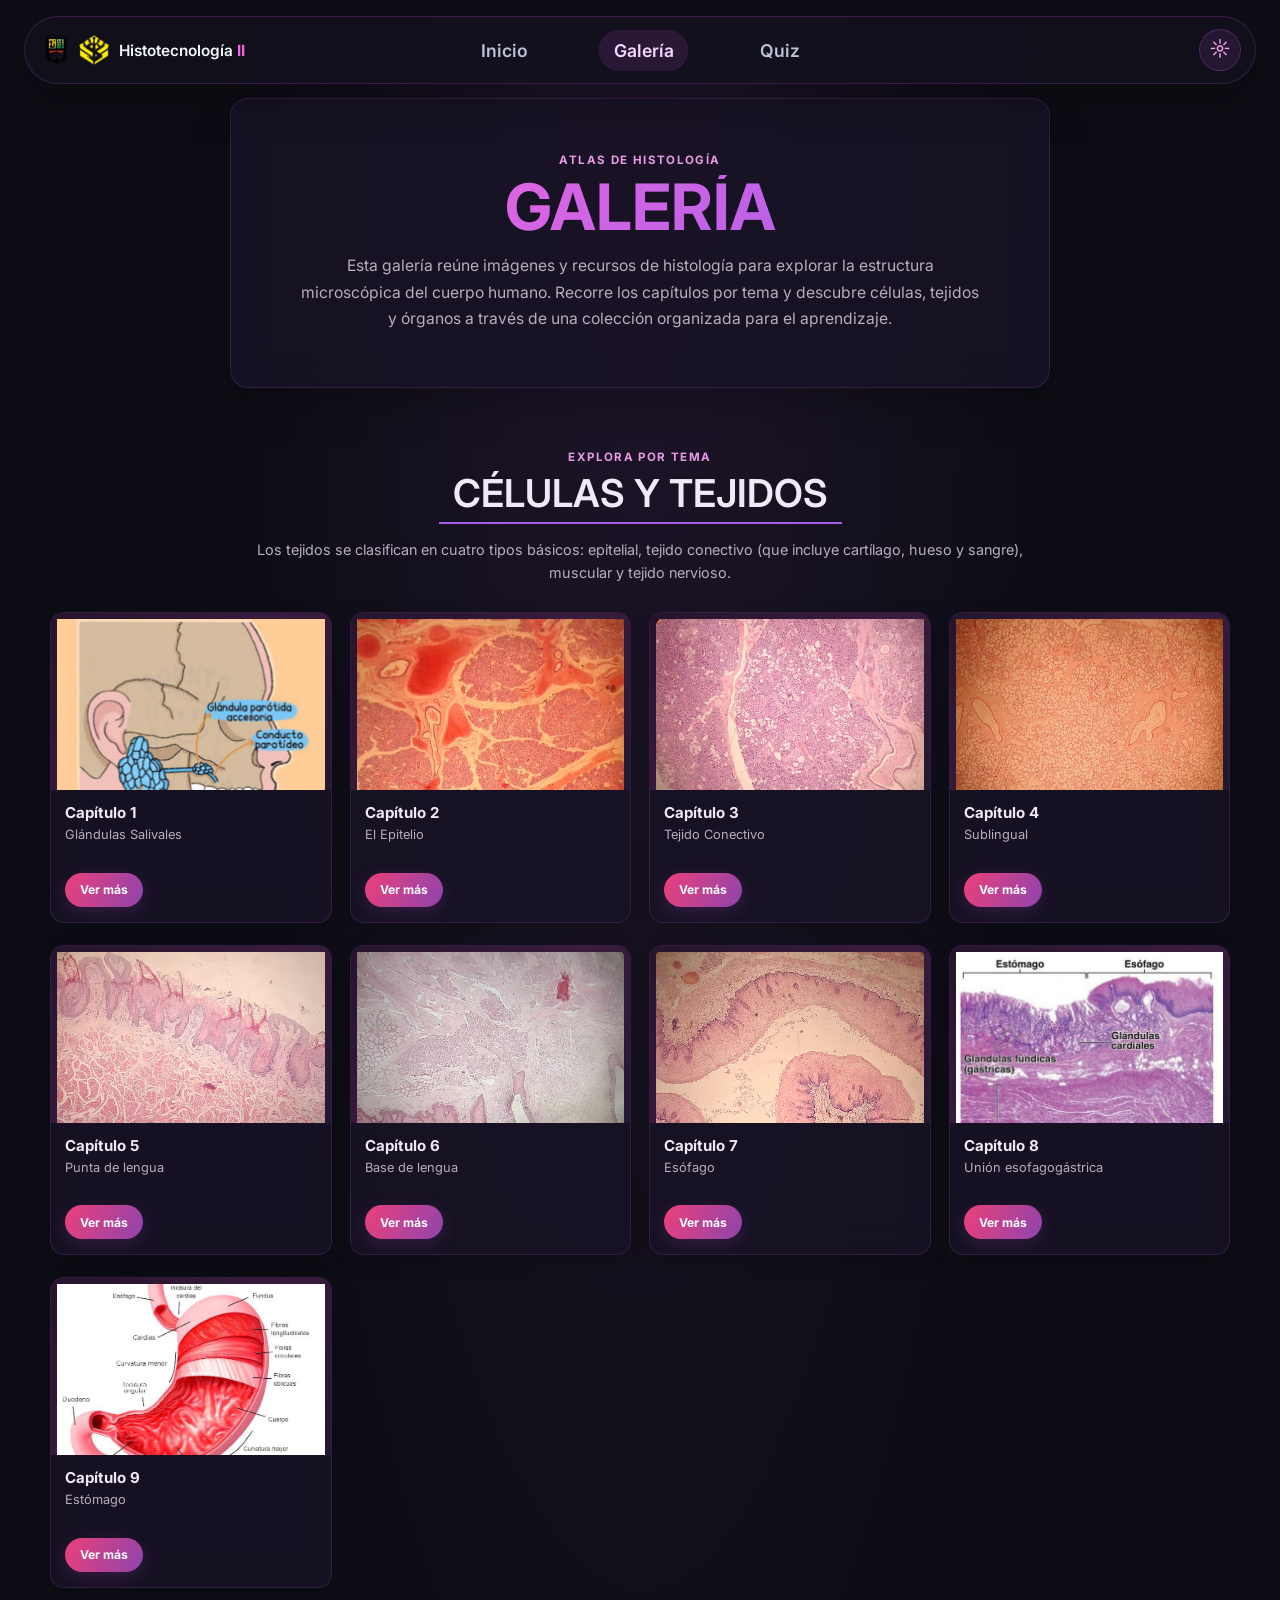
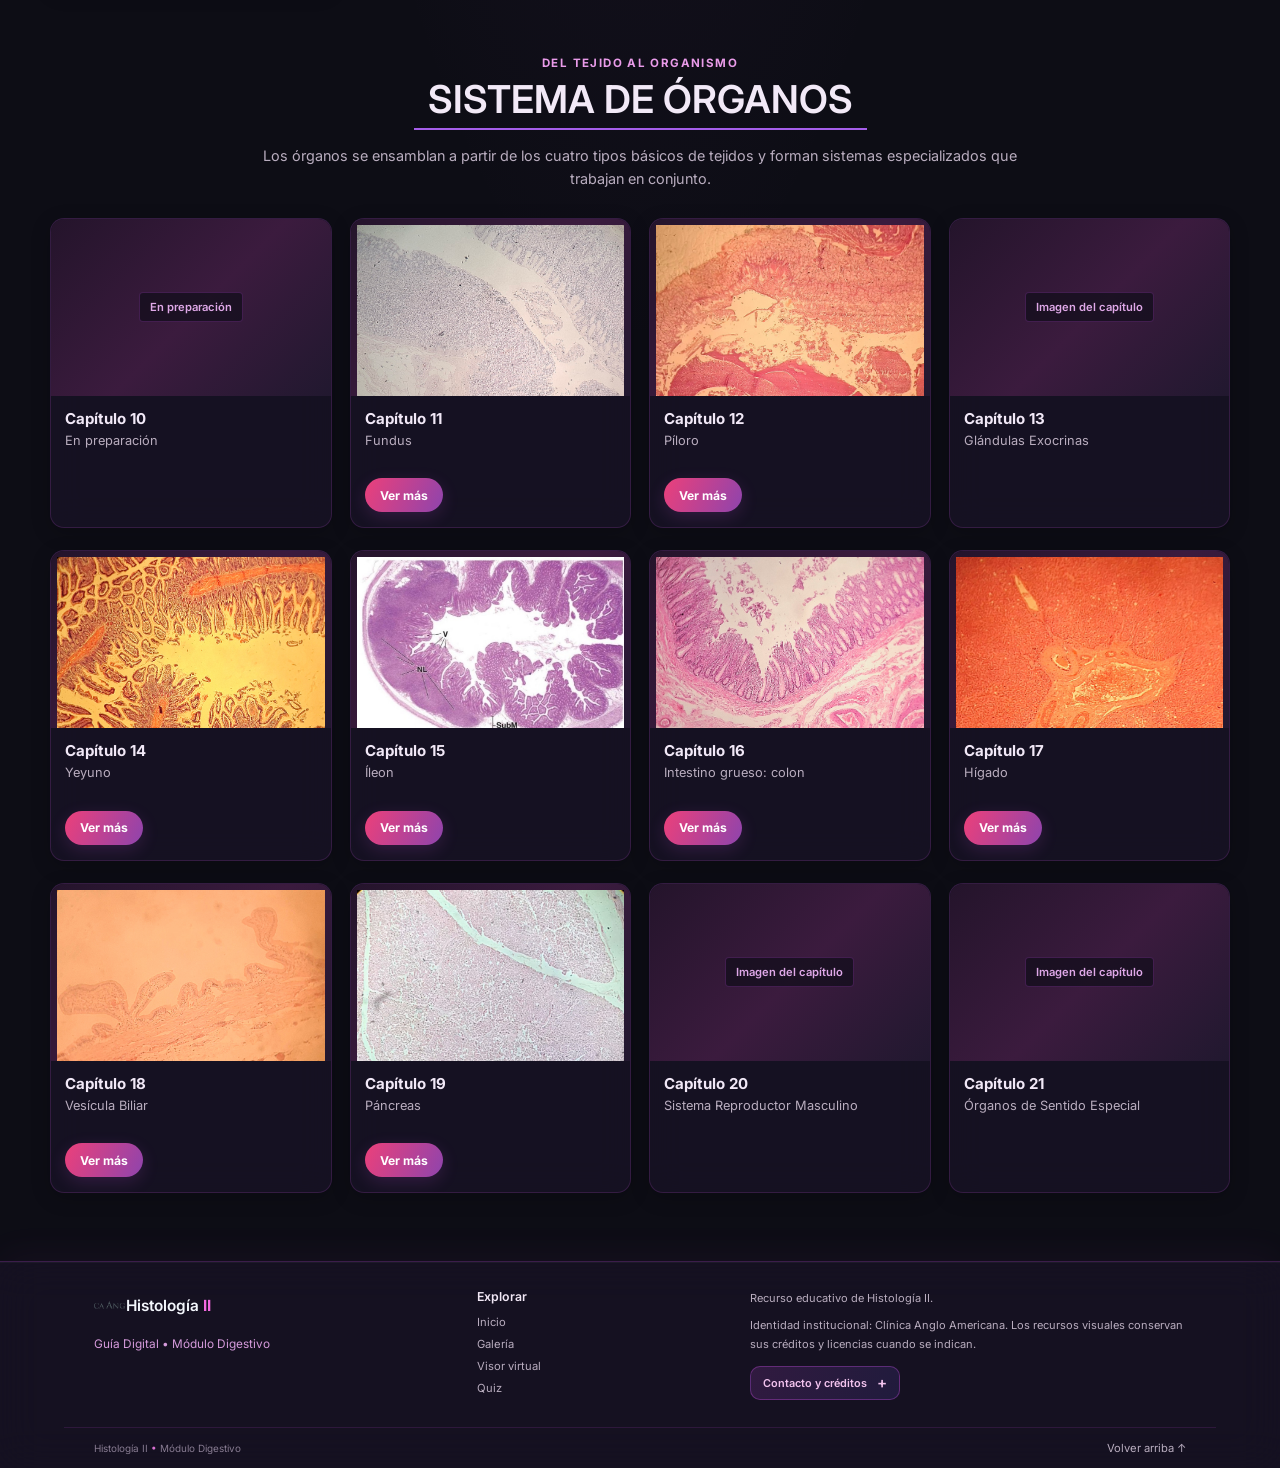
==== commit 7b439f2b: "feat: actualiza estilos y configuracion de capitulos" ====
--- a/galeria.html
+++ b/galeria.html
@@ -55,36 +55,40 @@
 					</div>
 					<div class="chapter-grid">
 						<article class="chapter-card">
-							<div class="chapter-image" role="img" aria-label="Espacio reservado para imágenes de La Célula"><span>Imagen del capítulo</span></div>
-							<div class="chapter-content"><h3>Capítulo 1</h3><p>La Célula</p><button type="button" class="chapter-more">Ver más</button></div>
-						</article>
-						<article class="chapter-card">
-							<div class="chapter-image" role="img" aria-label="Espacio reservado para imágenes de El Epitelio"><span>Imagen del capítulo</span></div>
-							<div class="chapter-content"><h3>Capítulo 2</h3><p>El Epitelio</p><button type="button" class="chapter-more">Ver más</button></div>
-						</article>
-						<article class="chapter-card">
-							<div class="chapter-image" role="img" aria-label="Espacio reservado para imágenes de Tejido Conectivo"><span>Imagen del capítulo</span></div>
-							<div class="chapter-content"><h3>Capítulo 3</h3><p>Tejido Conectivo</p><button type="button" class="chapter-more">Ver más</button></div>
-						</article>
-						<article class="chapter-card">
-							<div class="chapter-image" role="img" aria-label="Espacio reservado para imágenes de El Músculo"><span>Imagen del capítulo</span></div>
-							<div class="chapter-content"><h3>Capítulo 4</h3><p>El Músculo</p><button type="button" class="chapter-more">Ver más</button></div>
-						</article>
-						<article class="chapter-card">
-							<div class="chapter-image" role="img" aria-label="Espacio reservado para imágenes de Cartílago y Hueso"><span>Imagen del capítulo</span></div>
-							<div class="chapter-content"><h3>Capítulo 5</h3><p>Cartílago y Hueso</p><button type="button" class="chapter-more">Ver más</button></div>
-						</article>
-						<article class="chapter-card">
-							<div class="chapter-image" role="img" aria-label="Espacio reservado para imágenes de Tejido Nervioso"><span>Imagen del capítulo</span></div>
-							<div class="chapter-content"><h3>Capítulo 6</h3><p>Tejido Nervioso</p><button type="button" class="chapter-more">Ver más</button></div>
-						</article>
-						<article class="chapter-card">
-							<div class="chapter-image" role="img" aria-label="Espacio reservado para imágenes de Sangre Periférica"><span>Imagen del capítulo</span></div>
-							<div class="chapter-content"><h3>Capítulo 7</h3><p>Sangre Periférica</p><button type="button" class="chapter-more">Ver más</button></div>
-						</article>
-						<article class="chapter-card">
-							<div class="chapter-image" role="img" aria-label="Espacio reservado para imágenes de Hematopoyesis"><span>Imagen del capítulo</span></div>
-							<div class="chapter-content"><h3>Capítulo 8</h3><p>Hematopoyesis</p><button type="button" class="chapter-more">Ver más</button></div>
+							<div class="chapter-image chapter-image-has-photo" role="img" aria-label="Microfotografía de glándulas salivales a 4x"><img src="image/Glandulas Salivales.jpg" alt="" /></div>
+							<div class="chapter-content"><h3>Capítulo 1</h3><p>Glándulas Salivales</p><button type="button" class="chapter-more" data-chapter="1">Ver más</button></div>
+						</article>
+						<article class="chapter-card">
+							<div class="chapter-image chapter-image-has-photo" role="img" aria-label="Microfotografía de parótida a 4×"><img src="image/parotida 4x.jpg" alt="" /></div>
+							<div class="chapter-content"><h3>Capítulo 2</h3><p>El Epitelio</p><button type="button" class="chapter-more" data-chapter="2">Ver más</button></div>
+						</article>
+						<article class="chapter-card">
+							<div class="chapter-image chapter-image-has-photo" role="img" aria-label="Microfotografía de glándula submandibular a 4×"><img src="image/submandibular 4x.jpg" alt="" /></div>
+							<div class="chapter-content"><h3>Capítulo 3</h3><p>Tejido Conectivo</p><button type="button" class="chapter-more" data-chapter="3">Ver más</button></div>
+						</article>
+						<article class="chapter-card">
+							<div class="chapter-image chapter-image-has-photo" role="img" aria-label="Microfotografía de glándula sublingual a 4x"><img src="image/sublingual 4x.jpg" alt="" /></div>
+							<div class="chapter-content"><h3>Capítulo 4</h3><p>Sublingual</p><button type="button" class="chapter-more" data-chapter="4">Ver más</button></div>
+						</article>
+						<article class="chapter-card">
+							<div class="chapter-image chapter-image-has-photo" role="img" aria-label="Microfotografía de la punta de la lengua a 4x"><img src="image/puntadelengua 4x.jpg" alt="" /></div>
+							<div class="chapter-content"><h3>Capítulo 5</h3><p>Punta de lengua</p><button type="button" class="chapter-more" data-chapter="5">Ver más</button></div>
+						</article>
+						<article class="chapter-card">
+							<div class="chapter-image chapter-image-has-photo" role="img" aria-label="Microfotografía de la base de la lengua a 4x"><img src="image/basedelengua 4x.jpg" alt="" /></div>
+							<div class="chapter-content"><h3>Capítulo 6</h3><p>Base de lengua</p><button type="button" class="chapter-more" data-chapter="6">Ver más</button></div>
+						</article>
+						<article class="chapter-card">
+							<div class="chapter-image chapter-image-has-photo" role="img" aria-label="Microfotografía de esófago a 4x"><img src="image/esofago 4x.jpg" alt="" /></div>
+							<div class="chapter-content"><h3>Capítulo 7</h3><p>Esófago</p><button type="button" class="chapter-more" data-chapter="7">Ver más</button></div>
+						</article>
+						<article class="chapter-card">
+							<div class="chapter-image chapter-image-has-photo" role="img" aria-label="Microfotografía de la unión esofagogástrica a 4x"><img src="image/union esofagogastrica4x.jpeg" alt="" /></div>
+							<div class="chapter-content"><h3>Capítulo 8</h3><p>Unión esofagogástrica</p><button type="button" class="chapter-more" data-chapter="8">Ver más</button></div>
+						</article>
+						<article class="chapter-card">
+							<div class="chapter-image chapter-image-has-photo" role="img" aria-label="Microfotografía de estómago a 4x"><img src="image/estomago.jpeg" alt="" /></div>
+							<div class="chapter-content"><h3>Capítulo 9</h3><p>Estómago</p><button type="button" class="chapter-more" data-chapter="9">Ver más</button></div>
 						</article>
 					</div>
 				</section>
@@ -97,52 +101,52 @@
 					</div>
 					<div class="chapter-grid">
 						<article class="chapter-card">
-							<div class="chapter-image" role="img" aria-label="Espacio reservado para imágenes de Sistema Cardiovascular"><span>Imagen del capítulo</span></div>
-							<div class="chapter-content"><h3>Capítulo 9</h3><p>Sistema Cardiovascular</p><button type="button" class="chapter-more">Ver más</button></div>
-						</article>
-						<article class="chapter-card">
-							<div class="chapter-image" role="img" aria-label="Espacio reservado para imágenes de Sistema Linfático"><span>Imagen del capítulo</span></div>
-							<div class="chapter-content"><h3>Capítulo 10</h3><p>Sistema Linfático</p><button type="button" class="chapter-more">Ver más</button></div>
-						</article>
-						<article class="chapter-card">
-							<div class="chapter-image" role="img" aria-label="Espacio reservado para imágenes de La Piel"><span>Imagen del capítulo</span></div>
-							<div class="chapter-content"><h3>Capítulo 11</h3><p>La Piel</p><button type="button" class="chapter-more">Ver más</button></div>
+							<div class="chapter-image" role="img" aria-label="Capítulo en preparación"><span>En preparación</span></div>
+							<div class="chapter-content"><h3>Capítulo 10</h3><p>En preparación</p></div>
+						</article>
+						<article class="chapter-card">
+							<div class="chapter-image chapter-image-has-photo" role="img" aria-label="Microfotografía del fundus gástrico a 4x"><img src="image/fundus 4x.jpg" alt="" /></div>
+							<div class="chapter-content"><h3>Capítulo 11</h3><p>Fundus</p><button type="button" class="chapter-more" data-chapter="11">Ver más</button></div>
+						</article>
+						<article class="chapter-card">
+							<div class="chapter-image chapter-image-has-photo" role="img" aria-label="Microfotografía de píloro a 4x"><img src="image/piloro 4x.jpg" alt="" /></div>
+							<div class="chapter-content"><h3>Capítulo 12</h3><p>Píloro</p><button type="button" class="chapter-more" data-chapter="12">Ver más</button></div>
 						</article>
 						<article class="chapter-card">
 							<div class="chapter-image" role="img" aria-label="Espacio reservado para imágenes de Glándulas Exocrinas"><span>Imagen del capítulo</span></div>
-							<div class="chapter-content"><h3>Capítulo 12</h3><p>Glándulas Exocrinas</p><button type="button" class="chapter-more">Ver más</button></div>
-						</article>
-						<article class="chapter-card">
-							<div class="chapter-image" role="img" aria-label="Espacio reservado para imágenes de Glándulas Endocrinas"><span>Imagen del capítulo</span></div>
-							<div class="chapter-content"><h3>Capítulo 13</h3><p>Glándulas Endocrinas</p><button type="button" class="chapter-more">Ver más</button></div>
-						</article>
-						<article class="chapter-card">
-							<div class="chapter-image" role="img" aria-label="Espacio reservado para imágenes de Tejido Gastrointestinal"><span>Imagen del capítulo</span></div>
-							<div class="chapter-content"><h3>Capítulo 14</h3><p>Tejido Gastrointestinal</p><button type="button" class="chapter-more">Ver más</button></div>
-						</article>
-						<article class="chapter-card">
-							<div class="chapter-image" role="img" aria-label="Espacio reservado para imágenes de Hígado y Vesícula Biliar"><span>Imagen del capítulo</span></div>
-							<div class="chapter-content"><h3>Capítulo 15</h3><p>Hígado y Vesícula Biliar</p><button type="button" class="chapter-more">Ver más</button></div>
-						</article>
-						<article class="chapter-card">
-							<div class="chapter-image" role="img" aria-label="Espacio reservado para imágenes de Sistema Urinario"><span>Imagen del capítulo</span></div>
-							<div class="chapter-content"><h3>Capítulo 16</h3><p>Sistema Urinario</p><button type="button" class="chapter-more">Ver más</button></div>
-						</article>
-						<article class="chapter-card">
-							<div class="chapter-image" role="img" aria-label="Espacio reservado para imágenes de Sistema Respiratorio"><span>Imagen del capítulo</span></div>
-							<div class="chapter-content"><h3>Capítulo 17</h3><p>Sistema Respiratorio</p><button type="button" class="chapter-more">Ver más</button></div>
-						</article>
-						<article class="chapter-card">
-							<div class="chapter-image" role="img" aria-label="Espacio reservado para imágenes de Sistema Reproductor Femenino"><span>Imagen del capítulo</span></div>
-							<div class="chapter-content"><h3>Capítulo 18</h3><p>Sistema Reproductor Femenino</p><button type="button" class="chapter-more">Ver más</button></div>
+							<div class="chapter-content"><h3>Capítulo 13</h3><p>Glándulas Exocrinas</p></div>
+						</article>
+						<article class="chapter-card">
+							<div class="chapter-image chapter-image-has-photo" role="img" aria-label="Microfotografía de yeyuno a 4x"><img src="image/yeyuno 4x.jpg" alt="" /></div>
+							<div class="chapter-content"><h3>Capítulo 14</h3><p>Yeyuno</p><button type="button" class="chapter-more" data-chapter="14">Ver más</button></div>
+						</article>
+						<article class="chapter-card">
+							<div class="chapter-image chapter-image-has-photo" role="img" aria-label="Microfotografía de íleon a 4x"><img src="image/ileon 4x.jpeg" alt="" /></div>
+							<div class="chapter-content"><h3>Capítulo 15</h3><p>Íleon</p><button type="button" class="chapter-more" data-chapter="15">Ver más</button></div>
+						</article>
+						<article class="chapter-card">
+							<div class="chapter-image chapter-image-has-photo" role="img" aria-label="Microfotografía de colon a 4x"><img src="image/colon 4x.jpg" alt="" /></div>
+							<div class="chapter-content"><h3>Capítulo 16</h3><p>Intestino grueso: colon</p><button type="button" class="chapter-more" data-chapter="16">Ver más</button></div>
+						</article>
+						<article class="chapter-card">
+							<div class="chapter-image chapter-image-has-photo" role="img" aria-label="Microfotografía de hígado a 4x"><img src="image/higado 4x.jpg" alt="" /></div>
+							<div class="chapter-content"><h3>Capítulo 17</h3><p>Hígado</p><button type="button" class="chapter-more" data-chapter="17">Ver más</button></div>
+						</article>
+						<article class="chapter-card">
+							<div class="chapter-image chapter-image-has-photo" role="img" aria-label="Microfotografía de vesícula biliar a 4x"><img src="image/vesicula 4x.jpg" alt="" /></div>
+							<div class="chapter-content"><h3>Capítulo 18</h3><p>Vesícula Biliar</p><button type="button" class="chapter-more" data-chapter="18">Ver más</button></div>
+						</article>
+						<article class="chapter-card">
+							<div class="chapter-image chapter-image-has-photo" role="img" aria-label="Microfotografía de páncreas a 4x"><img src="image/pancreas 4x.jpg" alt="" /></div>
+							<div class="chapter-content"><h3>Capítulo 19</h3><p>Páncreas</p><button type="button" class="chapter-more" data-chapter="19">Ver más</button></div>
 						</article>
 						<article class="chapter-card">
 							<div class="chapter-image" role="img" aria-label="Espacio reservado para imágenes de Sistema Reproductor Masculino"><span>Imagen del capítulo</span></div>
-							<div class="chapter-content"><h3>Capítulo 19</h3><p>Sistema Reproductor Masculino</p><button type="button" class="chapter-more">Ver más</button></div>
+							<div class="chapter-content"><h3>Capítulo 20</h3><p>Sistema Reproductor Masculino</p></div>
 						</article>
 						<article class="chapter-card">
 							<div class="chapter-image" role="img" aria-label="Espacio reservado para imágenes de Órganos de Sentido Especial"><span>Imagen del capítulo</span></div>
-							<div class="chapter-content"><h3>Capítulo 20</h3><p>Órganos de Sentido Especial</p><button type="button" class="chapter-more">Ver más</button></div>
+							<div class="chapter-content"><h3>Capítulo 21</h3><p>Órganos de Sentido Especial</p></div>
 						</article>
 					</div>
 				</section>
@@ -181,12 +185,15 @@
 		</div>
 		<script src="script.js"></script>
 		<script>
-			document.querySelectorAll(".chapter-more").forEach((button) => {
+			document.querySelectorAll(".chapter-more[data-chapter]").forEach((button) => {
 				const link = document.createElement("a");
-				link.href = "visor.html";
+				const chapterContent = button.closest(".chapter-content");
+				const chapterHeading = chapterContent?.querySelector("h3")?.textContent.trim();
+				const chapterName = chapterContent?.querySelector("p")?.textContent.trim();
+				link.href = `visor.html?chapter=${encodeURIComponent(button.dataset.chapter)}`;
 				link.className = "chapter-more";
 				link.textContent = button.textContent;
-				link.setAttribute("aria-label", "Abrir vista detallada");
+				link.setAttribute("aria-label", `Abrir vista detallada de ${chapterHeading}: ${chapterName}`);
 				button.replaceWith(link);
 			});
 		</script>
--- a/styles.css
+++ b/styles.css
@@ -753,6 +753,21 @@
   border-radius: 4px;
   font-size: 0.7rem;
   font-weight: 600;
+}
+
+.chapter-image-has-photo {
+  padding: 0;
+  overflow: hidden;
+}
+
+.chapter-image-has-photo img {
+  display: block;
+  box-sizing: border-box;
+  width: 100%;
+  height: 100%;
+  padding: 6px;
+  object-fit: contain;
+  object-position: center;
 }
 
 .chapter-content {
@@ -2669,16 +2684,28 @@
 }
 
 .info-thumb {
+  position: relative;
   display: flex;
   min-height: 128px;
   align-items: flex-end;
+  overflow: hidden;
   padding: 11px;
   border: 1px solid rgba(164, 184, 223, 0.13);
   border-radius: 12px;
   background-image: linear-gradient(180deg, rgba(13, 19, 31, 0.03), rgba(12, 18, 30, 0.58)), url("https://images.unsplash.com/photo-1576091160550-2173dba999ef?auto=format&fit=crop&w=1000&q=80");
 }
 
+.info-thumb img {
+  position: absolute;
+  inset: 0;
+  width: 100%;
+  height: 100%;
+  object-fit: cover;
+}
+
 .info-thumb span {
+  position: relative;
+  z-index: 1;
   color: rgba(241, 246, 255, 0.78);
   font-size: 0.55rem;
   font-weight: 700;
@@ -4771,6 +4798,37 @@
 .viewer-layout.is-fullscreen .viewer-image {
   width: 100%;
   height: 100%;
+}
+
+.viewer-image-source {
+  position: absolute;
+  z-index: 0;
+  inset: 0;
+  box-sizing: border-box;
+  width: 100%;
+  height: 100%;
+  padding: 8px;
+  object-fit: contain;
+  object-position: center;
+  transform-origin: center;
+  transition: transform 120ms ease;
+  pointer-events: none;
+  user-select: none;
+  -webkit-user-drag: none;
+}
+
+.viewer-image {
+  background-image: none;
+  background-color: transparent;
+}
+
+.viewer-image::before {
+  z-index: 1;
+  pointer-events: none;
+}
+
+.viewer-image .viewer-overlay {
+  z-index: 2;
 }
 
 .viewer-layout:fullscreen .viewer-controls,
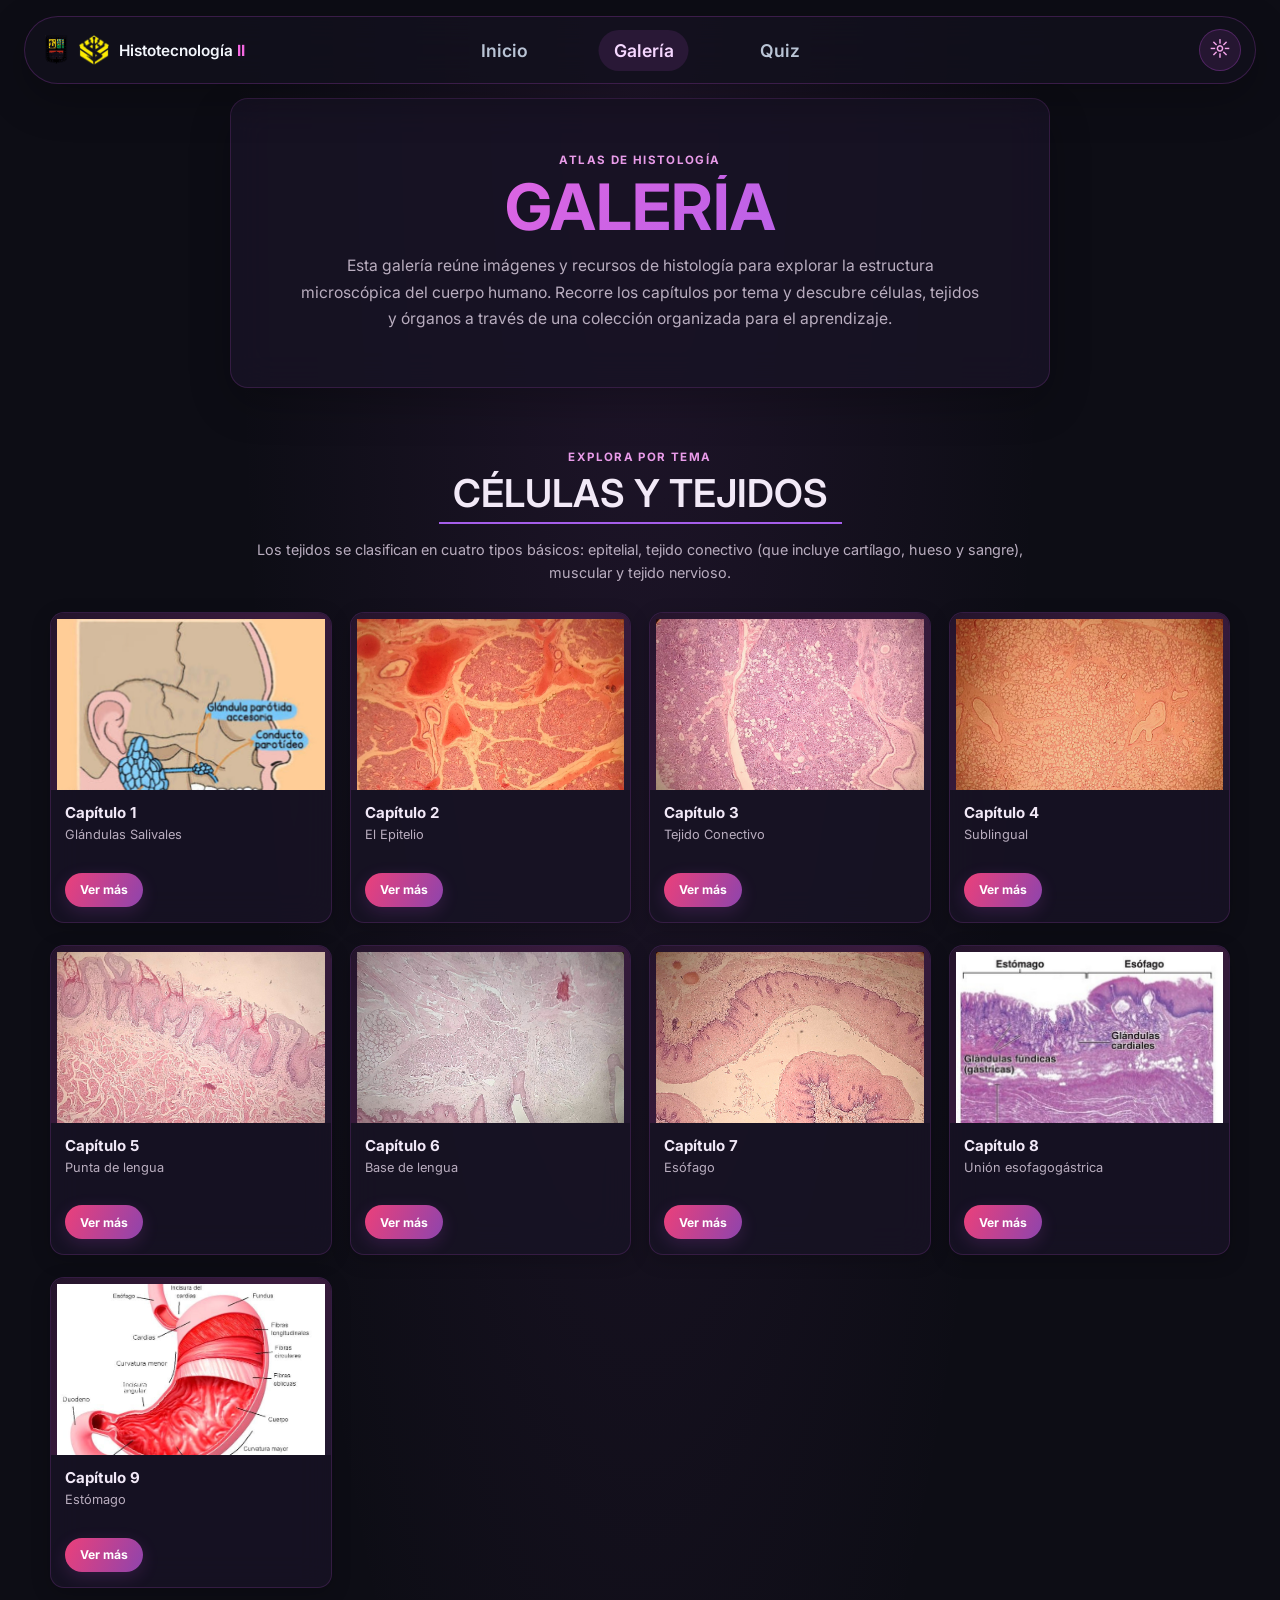
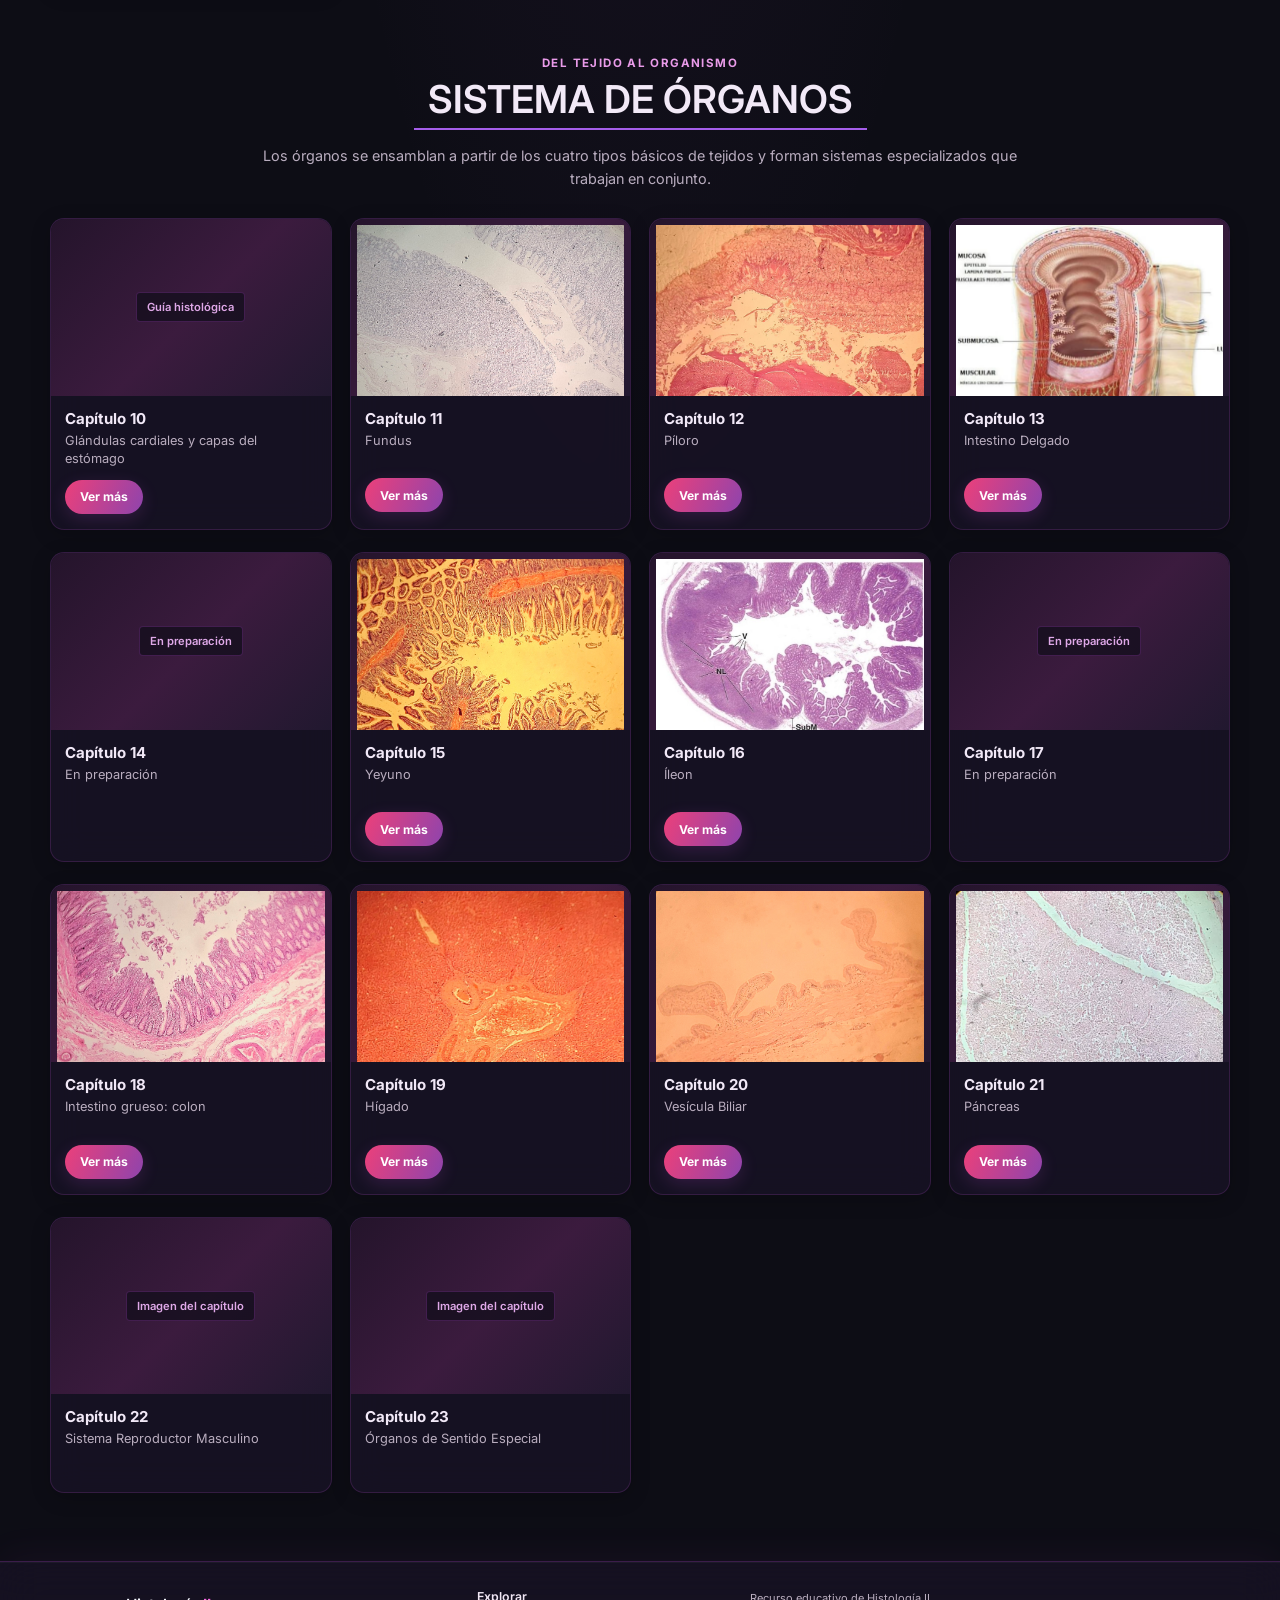
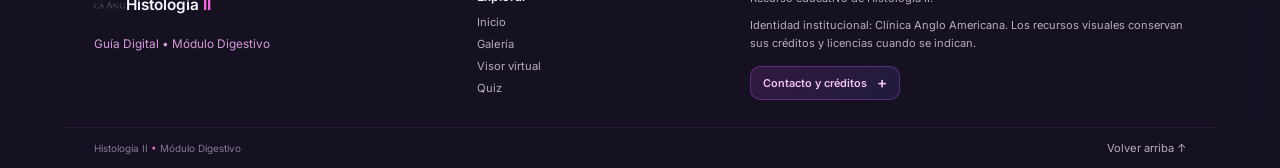
==== commit fdd8c886: "feat: agrega capitulo 13 con imagen e implementa desplazamiento de capitulos" ====
--- a/galeria.html
+++ b/galeria.html
@@ -101,8 +101,8 @@
 					</div>
 					<div class="chapter-grid">
 						<article class="chapter-card">
-							<div class="chapter-image" role="img" aria-label="Capítulo en preparación"><span>En preparación</span></div>
-							<div class="chapter-content"><h3>Capítulo 10</h3><p>En preparación</p></div>
+							<div class="chapter-image" role="img" aria-label="Capítulo de glándulas cardiales y capas del estómago"><span>Guía histológica</span></div>
+							<div class="chapter-content"><h3>Capítulo 10</h3><p>Glándulas cardiales y capas del estómago</p><button type="button" class="chapter-more" data-chapter="10">Ver más</button></div>
 						</article>
 						<article class="chapter-card">
 							<div class="chapter-image chapter-image-has-photo" role="img" aria-label="Microfotografía del fundus gástrico a 4x"><img src="image/fundus 4x.jpg" alt="" /></div>
@@ -113,40 +113,48 @@
 							<div class="chapter-content"><h3>Capítulo 12</h3><p>Píloro</p><button type="button" class="chapter-more" data-chapter="12">Ver más</button></div>
 						</article>
 						<article class="chapter-card">
-							<div class="chapter-image" role="img" aria-label="Espacio reservado para imágenes de Glándulas Exocrinas"><span>Imagen del capítulo</span></div>
-							<div class="chapter-content"><h3>Capítulo 13</h3><p>Glándulas Exocrinas</p></div>
+							<div class="chapter-image chapter-image-has-photo" role="img" aria-label="Microfotografía de intestino delgado"><img src="image/intestino delgado.jpeg" alt="" /></div>
+							<div class="chapter-content"><h3>Capítulo 13</h3><p>Intestino Delgado</p><button type="button" class="chapter-more" data-chapter="13">Ver más</button></div>
+						</article>
+						<article class="chapter-card">
+							<div class="chapter-image" role="img" aria-label="Capítulo en preparación"><span>En preparación</span></div>
+							<div class="chapter-content"><h3>Capítulo 14</h3><p>En preparación</p></div>
 						</article>
 						<article class="chapter-card">
 							<div class="chapter-image chapter-image-has-photo" role="img" aria-label="Microfotografía de yeyuno a 4x"><img src="image/yeyuno 4x.jpg" alt="" /></div>
-							<div class="chapter-content"><h3>Capítulo 14</h3><p>Yeyuno</p><button type="button" class="chapter-more" data-chapter="14">Ver más</button></div>
+							<div class="chapter-content"><h3>Capítulo 15</h3><p>Yeyuno</p><button type="button" class="chapter-more" data-chapter="15">Ver más</button></div>
 						</article>
 						<article class="chapter-card">
 							<div class="chapter-image chapter-image-has-photo" role="img" aria-label="Microfotografía de íleon a 4x"><img src="image/ileon 4x.jpeg" alt="" /></div>
-							<div class="chapter-content"><h3>Capítulo 15</h3><p>Íleon</p><button type="button" class="chapter-more" data-chapter="15">Ver más</button></div>
+							<div class="chapter-content"><h3>Capítulo 16</h3><p>Íleon</p><button type="button" class="chapter-more" data-chapter="16">Ver más</button></div>
+						</article>
+						<article class="chapter-card">
+							<div class="chapter-image" role="img" aria-label="Capítulo en preparación"><span>En preparación</span></div>
+							<div class="chapter-content"><h3>Capítulo 17</h3><p>En preparación</p></div>
 						</article>
 						<article class="chapter-card">
 							<div class="chapter-image chapter-image-has-photo" role="img" aria-label="Microfotografía de colon a 4x"><img src="image/colon 4x.jpg" alt="" /></div>
-							<div class="chapter-content"><h3>Capítulo 16</h3><p>Intestino grueso: colon</p><button type="button" class="chapter-more" data-chapter="16">Ver más</button></div>
+							<div class="chapter-content"><h3>Capítulo 18</h3><p>Intestino grueso: colon</p><button type="button" class="chapter-more" data-chapter="18">Ver más</button></div>
 						</article>
 						<article class="chapter-card">
 							<div class="chapter-image chapter-image-has-photo" role="img" aria-label="Microfotografía de hígado a 4x"><img src="image/higado 4x.jpg" alt="" /></div>
-							<div class="chapter-content"><h3>Capítulo 17</h3><p>Hígado</p><button type="button" class="chapter-more" data-chapter="17">Ver más</button></div>
+							<div class="chapter-content"><h3>Capítulo 19</h3><p>Hígado</p><button type="button" class="chapter-more" data-chapter="19">Ver más</button></div>
 						</article>
 						<article class="chapter-card">
 							<div class="chapter-image chapter-image-has-photo" role="img" aria-label="Microfotografía de vesícula biliar a 4x"><img src="image/vesicula 4x.jpg" alt="" /></div>
-							<div class="chapter-content"><h3>Capítulo 18</h3><p>Vesícula Biliar</p><button type="button" class="chapter-more" data-chapter="18">Ver más</button></div>
+							<div class="chapter-content"><h3>Capítulo 20</h3><p>Vesícula Biliar</p><button type="button" class="chapter-more" data-chapter="20">Ver más</button></div>
 						</article>
 						<article class="chapter-card">
 							<div class="chapter-image chapter-image-has-photo" role="img" aria-label="Microfotografía de páncreas a 4x"><img src="image/pancreas 4x.jpg" alt="" /></div>
-							<div class="chapter-content"><h3>Capítulo 19</h3><p>Páncreas</p><button type="button" class="chapter-more" data-chapter="19">Ver más</button></div>
+							<div class="chapter-content"><h3>Capítulo 21</h3><p>Páncreas</p><button type="button" class="chapter-more" data-chapter="21">Ver más</button></div>
 						</article>
 						<article class="chapter-card">
 							<div class="chapter-image" role="img" aria-label="Espacio reservado para imágenes de Sistema Reproductor Masculino"><span>Imagen del capítulo</span></div>
-							<div class="chapter-content"><h3>Capítulo 20</h3><p>Sistema Reproductor Masculino</p></div>
+							<div class="chapter-content"><h3>Capítulo 22</h3><p>Sistema Reproductor Masculino</p></div>
 						</article>
 						<article class="chapter-card">
 							<div class="chapter-image" role="img" aria-label="Espacio reservado para imágenes de Órganos de Sentido Especial"><span>Imagen del capítulo</span></div>
-							<div class="chapter-content"><h3>Capítulo 21</h3><p>Órganos de Sentido Especial</p></div>
+							<div class="chapter-content"><h3>Capítulo 23</h3><p>Órganos de Sentido Especial</p></div>
 						</article>
 					</div>
 				</section>
--- a/styles.css
+++ b/styles.css
@@ -2733,6 +2733,14 @@
   line-height: 1.7;
 }
 
+.info-copy .structure-paragraph {
+  margin-bottom: 12px;
+}
+
+.info-thumb[hidden] {
+  display: none;
+}
+
 .structures-title {
   margin: 21px 0 10px;
   color: #dbe6f6;
@@ -2753,6 +2761,11 @@
   position: relative;
   padding: 8px 0 8px 15px;
   border-bottom: 1px solid rgba(157, 179, 218, 0.08);
+}
+
+.info-copy li > ul {
+  margin-top: 8px;
+  padding-left: 12px;
 }
 
 .info-copy li::before {
@@ -4612,6 +4625,20 @@
 .light-mode .viewer-page .info-copy,
 .light-mode .viewer-page .info-copy li {
   color: #514555;
+}
+
+.light-mode .viewer-page .info-copy h1,
+.light-mode .viewer-page .info-copy .structures-title {
+  color: #30223a;
+  opacity: 1;
+}
+
+.light-mode .viewer-page .info-copy p,
+.light-mode .viewer-page .info-copy ul,
+.light-mode .viewer-page .info-copy li,
+.light-mode .viewer-page .info-copy li strong {
+  color: #403646;
+  opacity: 1;
 }
 
 .light-mode .viewer-page .info-copy li {
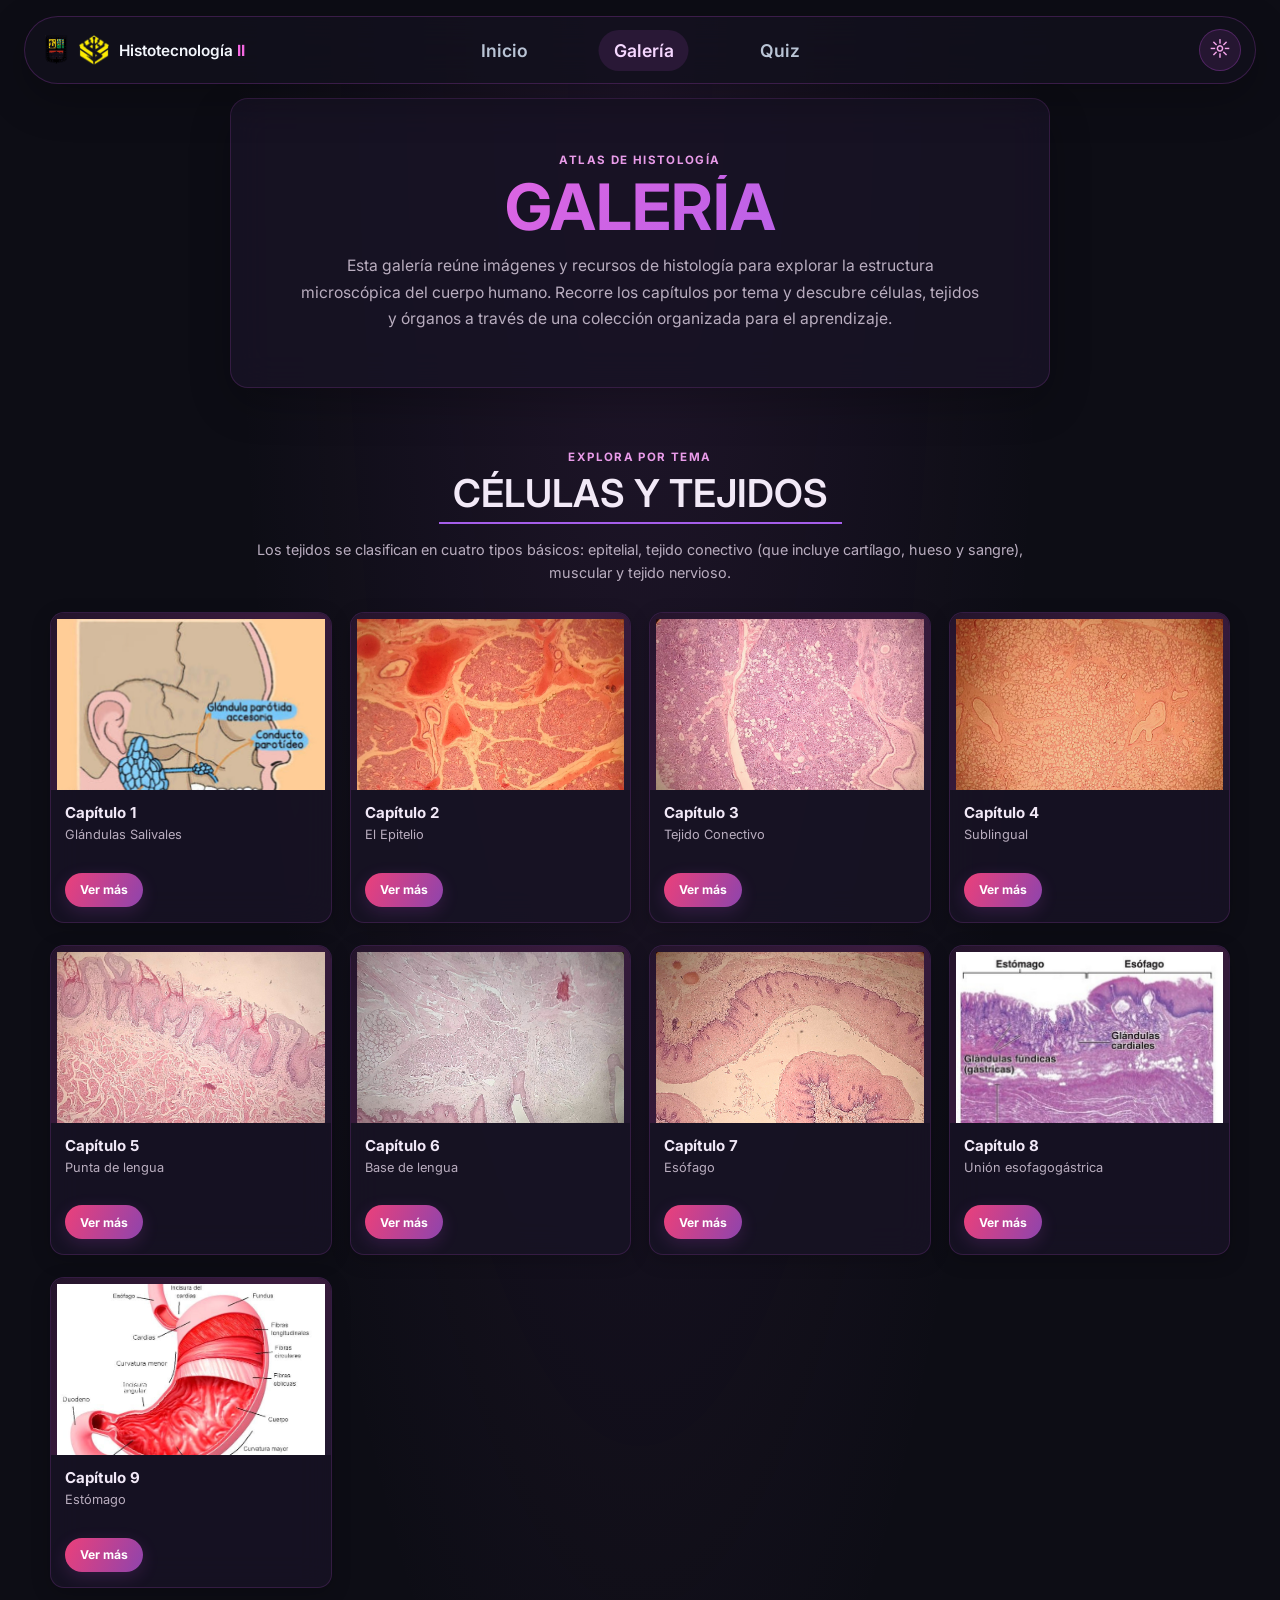
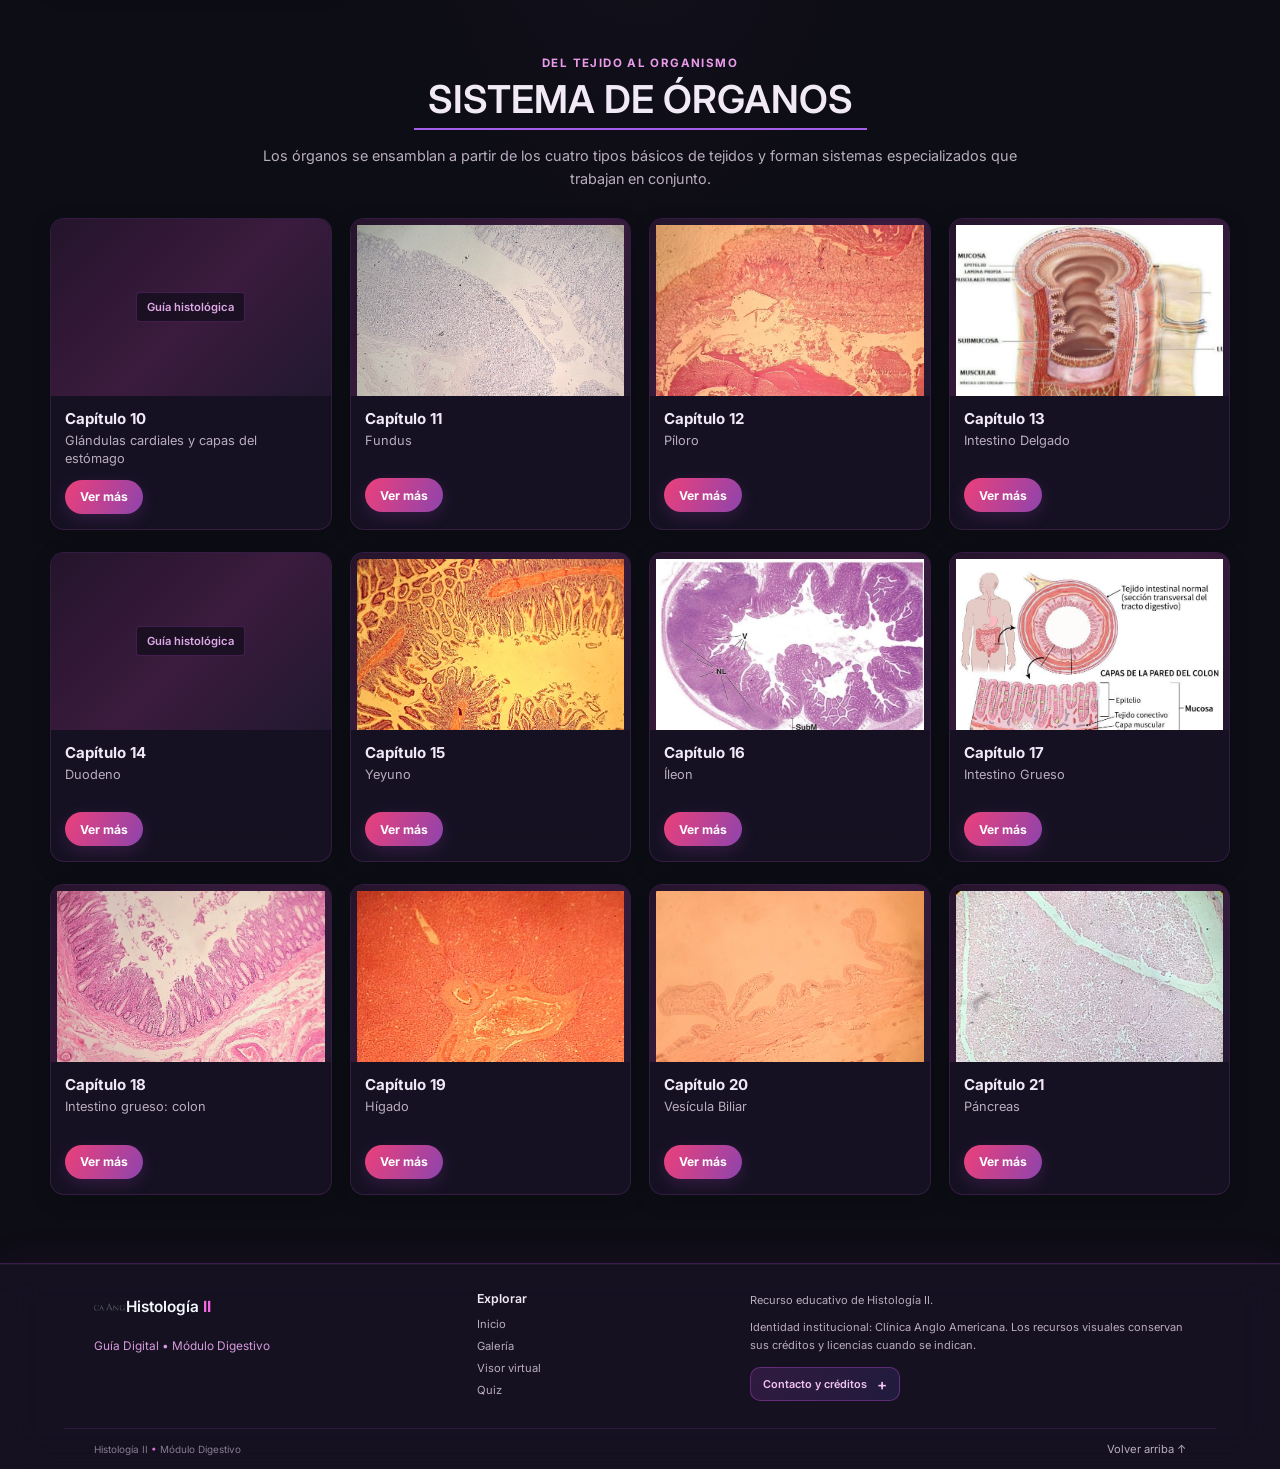
==== commit 020994b0: "feat: completa capitulos del 17 al 21 y finaliza la guia" ====
--- a/galeria.html
+++ b/galeria.html
@@ -117,8 +117,8 @@
 							<div class="chapter-content"><h3>Capítulo 13</h3><p>Intestino Delgado</p><button type="button" class="chapter-more" data-chapter="13">Ver más</button></div>
 						</article>
 						<article class="chapter-card">
-							<div class="chapter-image" role="img" aria-label="Capítulo en preparación"><span>En preparación</span></div>
-							<div class="chapter-content"><h3>Capítulo 14</h3><p>En preparación</p></div>
+							<div class="chapter-image" role="img" aria-label="Capítulo de duodeno sin microfotografía asignada"><span>Guía histológica</span></div>
+							<div class="chapter-content"><h3>Capítulo 14</h3><p>Duodeno</p><button type="button" class="chapter-more" data-chapter="14">Ver más</button></div>
 						</article>
 						<article class="chapter-card">
 							<div class="chapter-image chapter-image-has-photo" role="img" aria-label="Microfotografía de yeyuno a 4x"><img src="image/yeyuno 4x.jpg" alt="" /></div>
@@ -129,8 +129,8 @@
 							<div class="chapter-content"><h3>Capítulo 16</h3><p>Íleon</p><button type="button" class="chapter-more" data-chapter="16">Ver más</button></div>
 						</article>
 						<article class="chapter-card">
-							<div class="chapter-image" role="img" aria-label="Capítulo en preparación"><span>En preparación</span></div>
-							<div class="chapter-content"><h3>Capítulo 17</h3><p>En preparación</p></div>
+							<div class="chapter-image chapter-image-has-photo" role="img" aria-label="Microfotografía de intestino grueso"><img src="image/Generalidades del Colon.jpeg" alt="" /></div>
+							<div class="chapter-content"><h3>Capítulo 17</h3><p>Intestino Grueso</p><button type="button" class="chapter-more" data-chapter="17">Ver más</button></div>
 						</article>
 						<article class="chapter-card">
 							<div class="chapter-image chapter-image-has-photo" role="img" aria-label="Microfotografía de colon a 4x"><img src="image/colon 4x.jpg" alt="" /></div>
@@ -147,14 +147,6 @@
 						<article class="chapter-card">
 							<div class="chapter-image chapter-image-has-photo" role="img" aria-label="Microfotografía de páncreas a 4x"><img src="image/pancreas 4x.jpg" alt="" /></div>
 							<div class="chapter-content"><h3>Capítulo 21</h3><p>Páncreas</p><button type="button" class="chapter-more" data-chapter="21">Ver más</button></div>
-						</article>
-						<article class="chapter-card">
-							<div class="chapter-image" role="img" aria-label="Espacio reservado para imágenes de Sistema Reproductor Masculino"><span>Imagen del capítulo</span></div>
-							<div class="chapter-content"><h3>Capítulo 22</h3><p>Sistema Reproductor Masculino</p></div>
-						</article>
-						<article class="chapter-card">
-							<div class="chapter-image" role="img" aria-label="Espacio reservado para imágenes de Órganos de Sentido Especial"><span>Imagen del capítulo</span></div>
-							<div class="chapter-content"><h3>Capítulo 23</h3><p>Órganos de Sentido Especial</p></div>
 						</article>
 					</div>
 				</section>
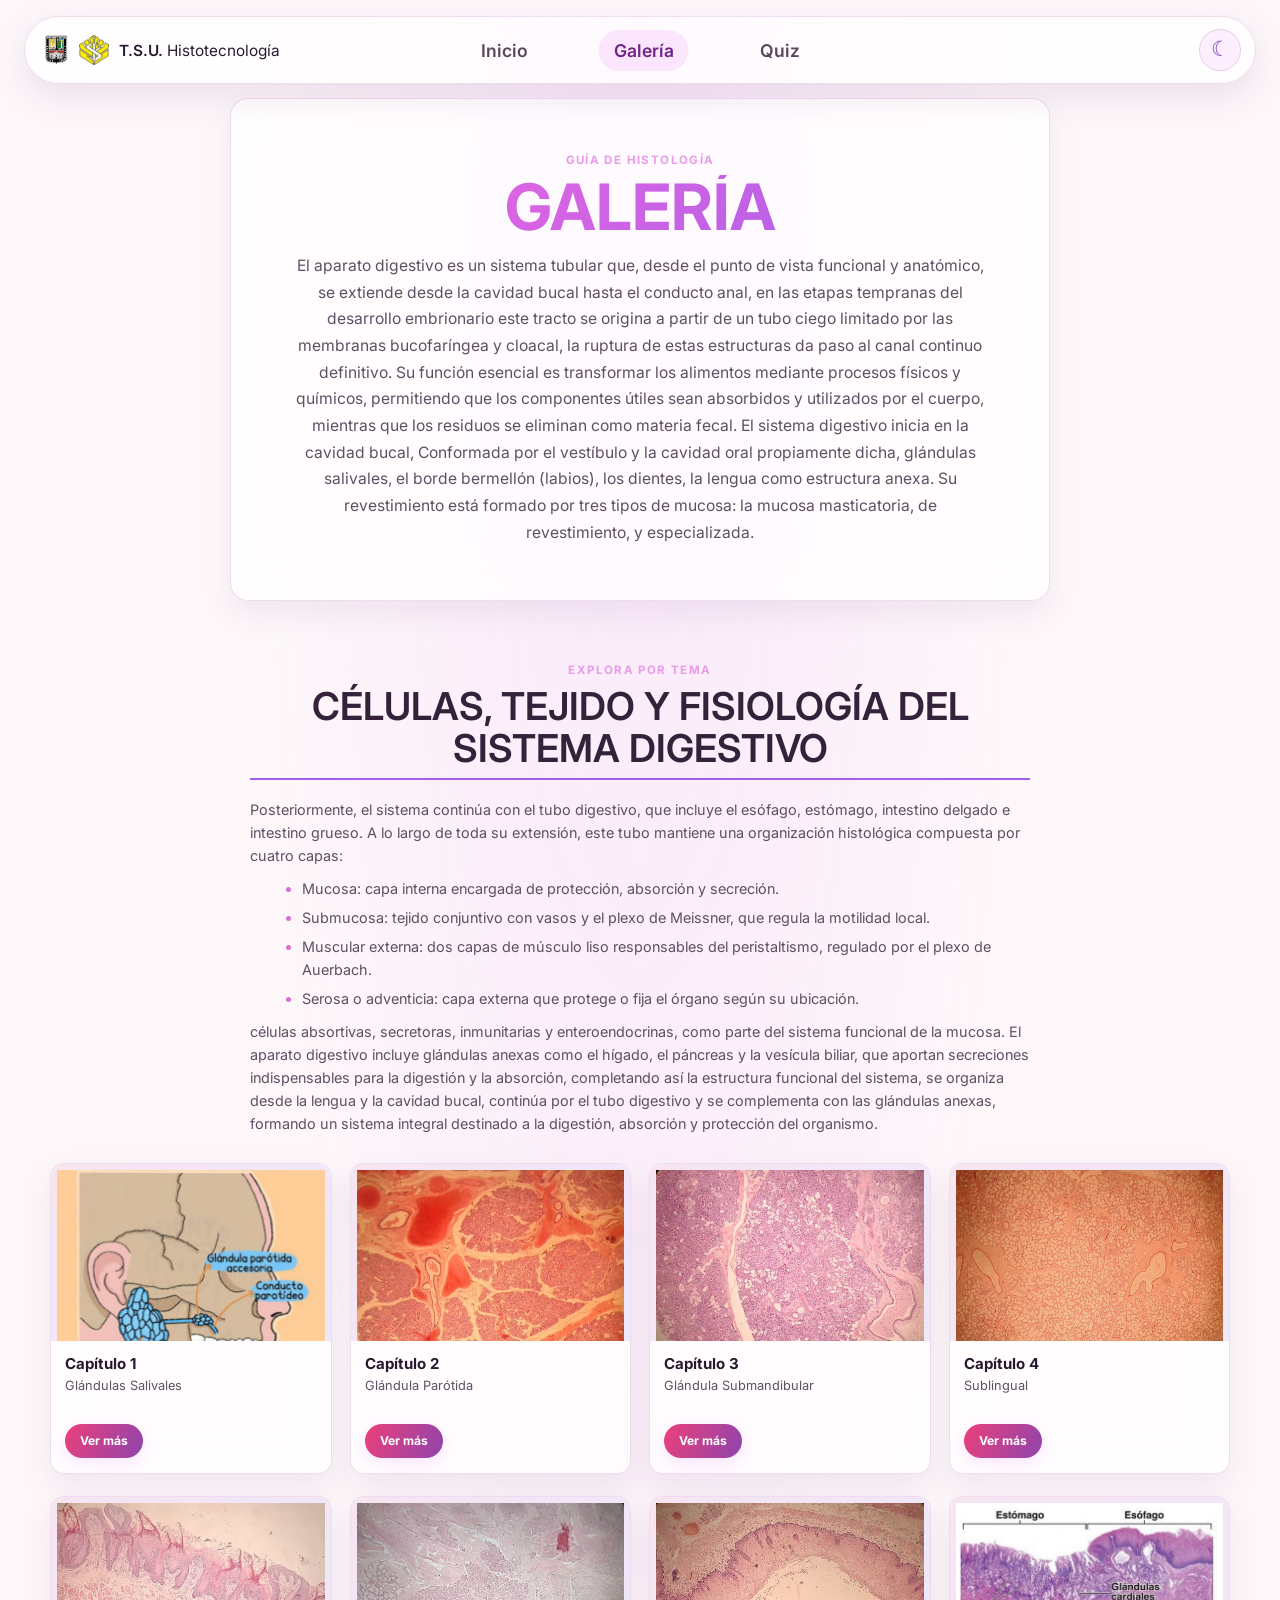
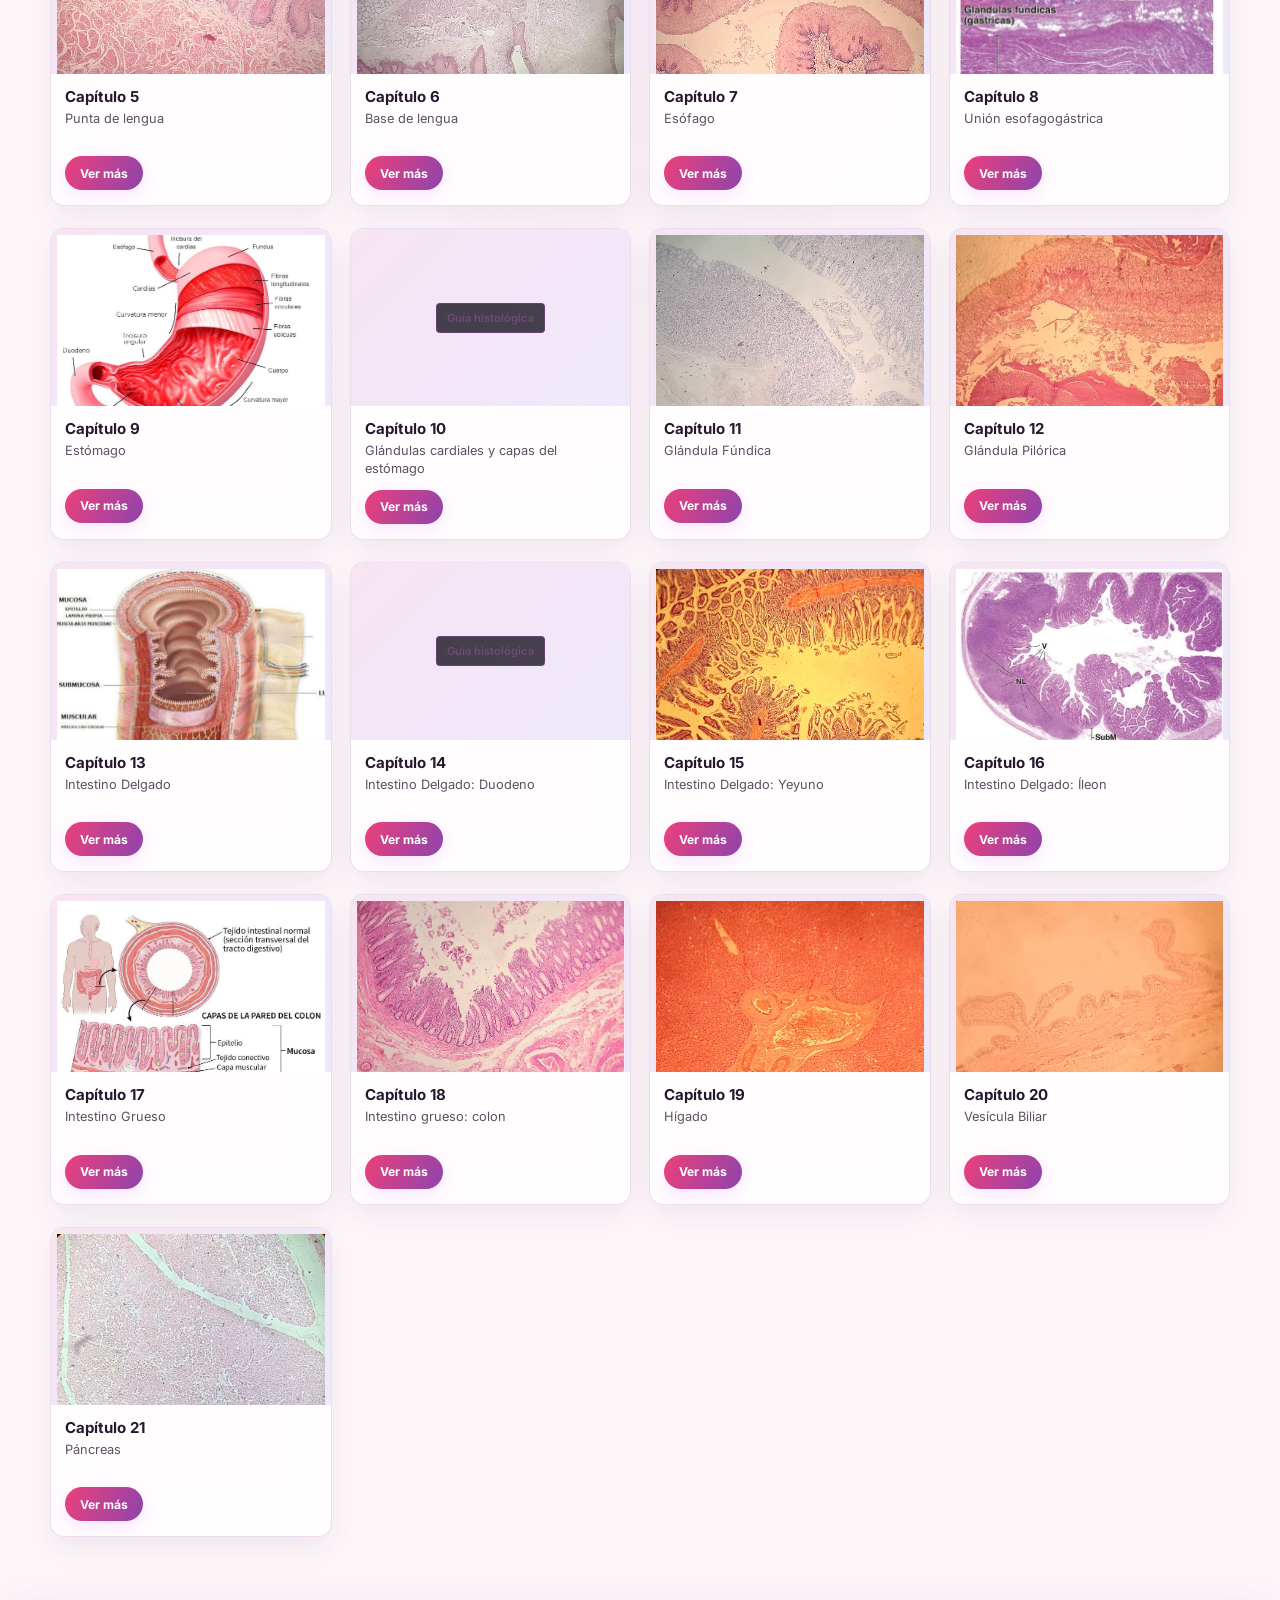
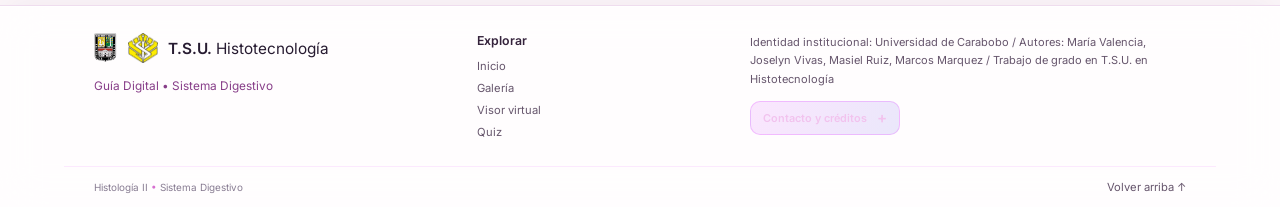
==== commit 837d5f9e: "feat: optimizacion final de la guia digital, paginacion y visor" ====
--- a/galeria.html
+++ b/galeria.html
@@ -3,26 +3,24 @@
 	<head>
 		<meta charset="UTF-8" />
 		<meta name="viewport" content="width=device-width, initial-scale=1.0" />
-		<meta name="theme-color" content="#0d0d15" />
+		<meta name="theme-color" content="#fdf7fa" />
 		<title>Galería de Histología | Histología II</title>
 		<link rel="preconnect" href="https://fonts.googleapis.com" />
 		<link rel="preconnect" href="https://fonts.gstatic.com" crossorigin />
 		<link href="https://fonts.googleapis.com/css2?family=Cormorant+Garamond:wght@400;500;600;700&family=Inter:wght@400;500;600;700&display=swap" rel="stylesheet" />
 		<script>
-			if (localStorage.getItem('histologia-theme') === 'light') {
-				document.documentElement.classList.add('light-mode');
-			}
+			document.documentElement.classList.add('light-mode');
 		</script>
 		<link rel="stylesheet" href="styles.css" />
 	</head>
 	<body>
 		<div class="page-wrapper gallery-page" id="top">
 			<header class="dashboard-nav" aria-label="Navegación principal">
-				<a class="dashboard-brand" href="index.html" aria-label="Histotecnología II, inicio">
+				<a class="dashboard-brand" href="index.html" aria-label="T.S.U. Histotecnología, inicio">
 					<span class="header-brand-content">
 						<img class="header-logo-icon" src="image/image_8.png" alt="Universidad de Carabobo" />
 						<img class="header-logo-icon" src="image/image_7.png" alt="Histotecnología" />
-						<span>Histotecnología <strong>II</strong></span>
+						<span>T.S.U. <strong>Histotecnología</strong></span>
 					</span>
 				</a>
 				<nav class="dashboard-links" id="siteNavigation" aria-label="Navegación principal">
@@ -42,16 +40,23 @@
 
 			<main class="gallery-main">
 				<section class="gallery-intro" aria-labelledby="gallery-title">
-					<p class="gallery-eyebrow">Atlas de histología</p>
+					<p class="gallery-eyebrow">Guía de histología</p>
 					<h1 id="gallery-title">GALERÍA</h1>
-					<p>Esta galería reúne imágenes y recursos de histología para explorar la estructura microscópica del cuerpo humano. Recorre los capítulos por tema y descubre células, tejidos y órganos a través de una colección organizada para el aprendizaje.</p>
+					<p>El aparato digestivo es un sistema tubular que, desde el punto de vista funcional y anatómico, se extiende desde la cavidad bucal hasta el conducto anal, en las etapas tempranas del desarrollo embrionario este tracto se origina a partir de un tubo ciego limitado por las membranas bucofaríngea y cloacal, la ruptura de estas estructuras da paso al canal continuo definitivo. Su función esencial es transformar los alimentos mediante procesos físicos y químicos, permitiendo que los componentes útiles sean absorbidos y utilizados por el cuerpo, mientras que los residuos se eliminan como materia fecal. El sistema digestivo inicia en la cavidad bucal, Conformada por el vestíbulo y la cavidad oral propiamente dicha, glándulas salivales, el borde bermellón (labios), los dientes, la lengua como estructura anexa. Su revestimiento está formado por tres tipos de mucosa: la mucosa masticatoria,  de revestimiento, y  especializada.</p>
 				</section>
 
 				<section class="gallery-section" aria-labelledby="cells-title">
 					<div class="gallery-section-heading">
 						<p class="gallery-eyebrow">Explora por tema</p>
-						<h2 id="cells-title">CÉLULAS Y TEJIDOS</h2>
-						<p>Los tejidos se clasifican en cuatro tipos básicos: epitelial, tejido conectivo (que incluye cartílago, hueso y sangre), muscular y tejido nervioso.</p>
+						<h2 id="cells-title">CÉLULAS, TEJIDO Y FISIOLOGÍA DEL SISTEMA DIGESTIVO</h2>
+						<p class="gallery-section-description">Posteriormente, el sistema continúa con el tubo digestivo, que incluye el esófago, estómago, intestino delgado e intestino grueso. A lo largo de toda su extensión, este tubo mantiene una organización histológica compuesta por cuatro capas:</p>
+						<ul class="gallery-layer-list">
+							<li>Mucosa: capa interna encargada de protección, absorción y secreción.</li>
+							<li>Submucosa: tejido conjuntivo con vasos y el plexo de Meissner, que regula la motilidad local.</li>
+							<li>Muscular externa: dos capas de músculo liso responsables del peristaltismo, regulado por el plexo de Auerbach.</li>
+							<li>Serosa o adventicia: capa externa que protege o fija el órgano según su ubicación.</li>
+						</ul>
+						<p class="gallery-section-description">células absortivas, secretoras, inmunitarias y enteroendocrinas, como parte del sistema funcional de la mucosa. El aparato digestivo incluye glándulas anexas como el hígado, el páncreas y la vesícula biliar, que aportan secreciones indispensables para la digestión y la absorción, completando así la estructura funcional del sistema, se organiza desde la lengua y la cavidad bucal, continúa por el tubo digestivo y se complementa con las glándulas anexas, formando un sistema integral destinado a la digestión, absorción y protección del organismo.</p>
 					</div>
 					<div class="chapter-grid">
 						<article class="chapter-card">
@@ -60,11 +65,11 @@
 						</article>
 						<article class="chapter-card">
 							<div class="chapter-image chapter-image-has-photo" role="img" aria-label="Microfotografía de parótida a 4×"><img src="image/parotida 4x.jpg" alt="" /></div>
-							<div class="chapter-content"><h3>Capítulo 2</h3><p>El Epitelio</p><button type="button" class="chapter-more" data-chapter="2">Ver más</button></div>
+							<div class="chapter-content"><h3>Capítulo 2</h3><p>Glándula Parótida</p><button type="button" class="chapter-more" data-chapter="2">Ver más</button></div>
 						</article>
 						<article class="chapter-card">
 							<div class="chapter-image chapter-image-has-photo" role="img" aria-label="Microfotografía de glándula submandibular a 4×"><img src="image/submandibular 4x.jpg" alt="" /></div>
-							<div class="chapter-content"><h3>Capítulo 3</h3><p>Tejido Conectivo</p><button type="button" class="chapter-more" data-chapter="3">Ver más</button></div>
+							<div class="chapter-content"><h3>Capítulo 3</h3><p>Glándula Submandibular</p><button type="button" class="chapter-more" data-chapter="3">Ver más</button></div>
 						</article>
 						<article class="chapter-card">
 							<div class="chapter-image chapter-image-has-photo" role="img" aria-label="Microfotografía de glándula sublingual a 4x"><img src="image/sublingual 4x.jpg" alt="" /></div>
@@ -90,27 +95,17 @@
 							<div class="chapter-image chapter-image-has-photo" role="img" aria-label="Microfotografía de estómago a 4x"><img src="image/estomago.jpeg" alt="" /></div>
 							<div class="chapter-content"><h3>Capítulo 9</h3><p>Estómago</p><button type="button" class="chapter-more" data-chapter="9">Ver más</button></div>
 						</article>
-					</div>
-				</section>
-
-				<section class="gallery-section" aria-labelledby="organs-title">
-					<div class="gallery-section-heading">
-						<p class="gallery-eyebrow">Del tejido al organismo</p>
-						<h2 id="organs-title">SISTEMA DE ÓRGANOS</h2>
-						<p>Los órganos se ensamblan a partir de los cuatro tipos básicos de tejidos y forman sistemas especializados que trabajan en conjunto.</p>
-					</div>
-					<div class="chapter-grid">
 						<article class="chapter-card">
 							<div class="chapter-image" role="img" aria-label="Capítulo de glándulas cardiales y capas del estómago"><span>Guía histológica</span></div>
 							<div class="chapter-content"><h3>Capítulo 10</h3><p>Glándulas cardiales y capas del estómago</p><button type="button" class="chapter-more" data-chapter="10">Ver más</button></div>
 						</article>
 						<article class="chapter-card">
 							<div class="chapter-image chapter-image-has-photo" role="img" aria-label="Microfotografía del fundus gástrico a 4x"><img src="image/fundus 4x.jpg" alt="" /></div>
-							<div class="chapter-content"><h3>Capítulo 11</h3><p>Fundus</p><button type="button" class="chapter-more" data-chapter="11">Ver más</button></div>
+							<div class="chapter-content"><h3>Capítulo 11</h3><p>Glándula Fúndica</p><button type="button" class="chapter-more" data-chapter="11">Ver más</button></div>
 						</article>
 						<article class="chapter-card">
 							<div class="chapter-image chapter-image-has-photo" role="img" aria-label="Microfotografía de píloro a 4x"><img src="image/piloro 4x.jpg" alt="" /></div>
-							<div class="chapter-content"><h3>Capítulo 12</h3><p>Píloro</p><button type="button" class="chapter-more" data-chapter="12">Ver más</button></div>
+							<div class="chapter-content"><h3>Capítulo 12</h3><p>Glándula Pilórica</p><button type="button" class="chapter-more" data-chapter="12">Ver más</button></div>
 						</article>
 						<article class="chapter-card">
 							<div class="chapter-image chapter-image-has-photo" role="img" aria-label="Microfotografía de intestino delgado"><img src="image/intestino delgado.jpeg" alt="" /></div>
@@ -118,15 +113,15 @@
 						</article>
 						<article class="chapter-card">
 							<div class="chapter-image" role="img" aria-label="Capítulo de duodeno sin microfotografía asignada"><span>Guía histológica</span></div>
-							<div class="chapter-content"><h3>Capítulo 14</h3><p>Duodeno</p><button type="button" class="chapter-more" data-chapter="14">Ver más</button></div>
+							<div class="chapter-content"><h3>Capítulo 14</h3><p>Intestino Delgado: Duodeno</p><button type="button" class="chapter-more" data-chapter="14">Ver más</button></div>
 						</article>
 						<article class="chapter-card">
 							<div class="chapter-image chapter-image-has-photo" role="img" aria-label="Microfotografía de yeyuno a 4x"><img src="image/yeyuno 4x.jpg" alt="" /></div>
-							<div class="chapter-content"><h3>Capítulo 15</h3><p>Yeyuno</p><button type="button" class="chapter-more" data-chapter="15">Ver más</button></div>
+							<div class="chapter-content"><h3>Capítulo 15</h3><p>Intestino Delgado: Yeyuno</p><button type="button" class="chapter-more" data-chapter="15">Ver más</button></div>
 						</article>
 						<article class="chapter-card">
 							<div class="chapter-image chapter-image-has-photo" role="img" aria-label="Microfotografía de íleon a 4x"><img src="image/ileon 4x.jpeg" alt="" /></div>
-							<div class="chapter-content"><h3>Capítulo 16</h3><p>Íleon</p><button type="button" class="chapter-more" data-chapter="16">Ver más</button></div>
+							<div class="chapter-content"><h3>Capítulo 16</h3><p>Intestino Delgado: Íleon</p><button type="button" class="chapter-more" data-chapter="16">Ver más</button></div>
 						</article>
 						<article class="chapter-card">
 							<div class="chapter-image chapter-image-has-photo" role="img" aria-label="Microfotografía de intestino grueso"><img src="image/Generalidades del Colon.jpeg" alt="" /></div>
@@ -155,11 +150,14 @@
 			<footer class="dashboard-site-footer">
 				<div class="dashboard-footer-main">
 					<div class="footer-brand-block">
-						<a class="dashboard-brand" href="index.html" aria-label="Histología II, inicio">
-							<img src="image/logo.png" alt="" />
-							<span>Histología <strong>II</strong></span>
+						<a class="dashboard-brand" href="index.html" aria-label="T.S.U. Histotecnología, inicio">
+							<span class="header-brand-content">
+								<img class="header-logo-icon" src="image/image_8.png" alt="Universidad de Carabobo" />
+								<img class="header-logo-icon" src="image/image_7.png" alt="Histotecnología" />
+								<span>T.S.U. <strong>Histotecnología</strong></span>
+							</span>
 						</a>
-						<p>Guía Digital <span aria-hidden="true">•</span> Módulo Digestivo</p>
+						<p>Guía Digital <span aria-hidden="true">•</span> Sistema Digestivo</p>
 					</div>
 					<nav class="footer-quick-links" aria-label="Navegación rápida">
 						<h2>Explorar</h2>
@@ -169,8 +167,7 @@
 						<a href="quiz.html">Quiz</a>
 					</nav>
 					<div class="footer-credit-block" id="contacto">
-						<p>Recurso educativo de Histología II.</p>
-						<p>Identidad institucional: Clínica Anglo Americana. Los recursos visuales conservan sus créditos y licencias cuando se indican.</p>
+						<p>Identidad institucional: Universidad de Carabobo / Autores: María Valencia, Joselyn Vivas, Masiel Ruiz, Marcos Marquez / Trabajo de grado en T.S.U. en Histotecnología</p>
 						<details class="footer-contact">
 							<summary>Contacto y créditos</summary>
 							<p>Para consultas académicas o información sobre los recursos, comunícate con tu equipo docente.</p>
@@ -178,7 +175,7 @@
 					</div>
 				</div>
 				<div class="dashboard-footer-bottom">
-					<span>Histología II <span aria-hidden="true">•</span> Módulo Digestivo</span>
+					<span>Histología II <span aria-hidden="true">•</span> Sistema Digestivo</span>
 					<a href="#top" class="footer-back-to-top">Volver arriba ↑</a>
 				</div>
 			</footer>
--- a/styles.css
+++ b/styles.css
@@ -715,6 +715,30 @@
   line-height: 1.6;
 }
 
+.gallery-section-heading > .gallery-section-description {
+  margin: 8px auto 0;
+  color: #5c4c5e;
+  font-size: 0.9rem;
+  line-height: 1.6;
+  text-align: left;
+}
+
+.gallery-layer-list {
+  display: grid;
+  gap: 6px;
+  max-width: 720px;
+  margin: 10px auto;
+  padding-left: 22px;
+  color: #5c4c5e;
+  font-size: 0.9rem;
+  line-height: 1.6;
+  text-align: left;
+}
+
+.gallery-layer-list li::marker {
+  color: #d770d0;
+}
+
 .chapter-grid {
   display: grid;
   grid-template-columns: repeat(4, minmax(0, 1fr));
@@ -1786,9 +1810,13 @@
   object-fit: cover;
 }
 
-.dashboard-brand strong,
 .viewer-brand strong {
   color: var(--dashboard-cyan);
+}
+
+.dashboard-brand strong {
+  color: inherit;
+  font-weight: 400;
 }
 
 .dashboard-links {
@@ -1880,9 +1908,27 @@
 
 .hero-description {
   max-width: 530px;
-  margin: 23px 0;
+  margin: 18px 0 6px;
+  color: #aab6c9;
+  font-size: 1.08rem;
+  font-weight: 600;
+  line-height: 1.8;
+}
+
+.hero-attribution {
+  margin: 0 0 23px;
+  color: #7f8ba2;
+  font-size: 0.88rem;
+  font-weight: 600;
+  line-height: 1.6;
+}
+
+.hero-overview {
+  max-width: 530px;
+  margin: 0 0 23px;
   color: #aab6c9;
   font-size: 0.99rem;
+  font-weight: 400;
   line-height: 1.8;
 }
 
@@ -2194,6 +2240,41 @@
   gap: 16px;
 }
 
+.module-pagination {
+  display: flex;
+  justify-content: center;
+  gap: 8px;
+  margin-top: 20px;
+}
+
+.module-pagination[hidden] {
+  display: none;
+}
+
+.module-page-button {
+  display: grid;
+  width: 36px;
+  height: 36px;
+  place-items: center;
+  border: 1px solid rgba(143, 166, 211, 0.2);
+  border-radius: 11px;
+  background: rgba(255, 255, 255, 0.04);
+  color: #c1cbda;
+  font: inherit;
+  font-size: 0.78rem;
+  cursor: pointer;
+  transition: background 160ms ease, border-color 160ms ease, color 160ms ease;
+}
+
+.module-page-button:hover,
+.module-page-button:focus-visible,
+.module-page-button[aria-current="page"] {
+  outline: none;
+  border-color: rgba(243, 104, 224, 0.52);
+  background: rgba(224, 86, 253, 0.16);
+  color: #fff;
+}
+
 .module-card {
   position: relative;
   display: flex;
@@ -2521,6 +2602,19 @@
   border: 1px solid rgba(230, 237, 251, 0.14);
   border-radius: 12px;
   background: rgba(9, 15, 26, 0.7);
+  transition: opacity 180ms ease;
+}
+
+.viewer-image.is-interacting .viewer-overlay {
+  opacity: 0;
+  pointer-events: none;
+}
+
+@media (hover: hover) and (pointer: fine) {
+  .viewer-image:hover .viewer-overlay {
+    opacity: 0;
+    pointer-events: none;
+  }
 }
 
 .viewer-controls {
@@ -3099,7 +3193,6 @@
   background: rgba(18, 16, 29, 0.82);
 }
 
-.dashboard-brand strong,
 .viewer-brand strong {
   color: var(--dashboard-cyan);
 }
@@ -3300,7 +3393,9 @@
 }
 
 .gallery-page:not(.viewer-page) .gallery-intro > p:last-child,
-.gallery-page:not(.viewer-page) .gallery-section-heading > p:last-child {
+.gallery-page:not(.viewer-page) .gallery-section-heading > p:last-child,
+.gallery-page:not(.viewer-page) .gallery-section-description,
+.gallery-page:not(.viewer-page) .gallery-layer-list {
   color: #b9adbf;
 }
 
@@ -4358,6 +4453,8 @@
 }
 
 .light-mode .hero-description,
+.light-mode .hero-attribution,
+.light-mode .hero-overview,
 .light-mode .section-heading > div > p:last-child,
 .light-mode .quiz-intro-panel > p:not(.dashboard-eyebrow),
 .light-mode .quiz-active-header > p:not(.dashboard-eyebrow),
@@ -4424,6 +4521,20 @@
   box-shadow: 0 12px 32px rgba(75, 41, 84, 0.08);
 }
 
+.light-mode .module-page-button {
+  border-color: rgba(173, 91, 177, 0.2);
+  background: rgba(255, 255, 255, 0.76);
+  color: #5f5265;
+}
+
+.light-mode .module-page-button:hover,
+.light-mode .module-page-button:focus-visible,
+.light-mode .module-page-button[aria-current="page"] {
+  border-color: rgba(216, 58, 156, 0.46);
+  background: rgba(224, 86, 253, 0.14);
+  color: #6f2584;
+}
+
 .light-mode .module-card:hover,
 .light-mode .quiz-card:hover,
 .light-mode .quiz-card:focus-within {
@@ -4563,6 +4674,8 @@
 
 .light-mode .gallery-page:not(.viewer-page) .gallery-intro > p:last-child,
 .light-mode .gallery-page:not(.viewer-page) .gallery-section-heading > p:last-child,
+.light-mode .gallery-page:not(.viewer-page) .gallery-section-description,
+.light-mode .gallery-page:not(.viewer-page) .gallery-layer-list,
 .light-mode .gallery-page:not(.viewer-page) .chapter-content p {
   color: #5e5062;
 }
@@ -4704,6 +4817,13 @@
   transition: transform 180ms ease, border-color 180ms ease, background 180ms ease, box-shadow 180ms ease;
 }
 
+.viewer-utility-actions .viewer-overlay-toggle {
+  position: relative;
+  z-index: 6;
+  top: auto;
+  right: auto;
+}
+
 .info-drawer-open .viewer-overlay-toggle {
   z-index: 13;
 }
@@ -4774,7 +4894,12 @@
   margin: 0;
   padding: 0;
   overflow: hidden;
-  background: #0d0d15;
+  background: #fff;
+}
+
+.viewer-layout:fullscreen::backdrop,
+.viewer-layout:-webkit-full-screen::backdrop {
+  background: #fff;
 }
 
 .viewer-layout.is-fullscreen {
@@ -4803,9 +4928,10 @@
   padding: 8px 12px;
   border: 1px solid rgba(243, 104, 224, 0.2);
   border-radius: 999px;
-  background: rgba(20, 14, 29, 0.78);
-  color: #f3d7f0;
-  backdrop-filter: blur(12px);
+  background: #fff;
+  color: #38263f;
+  backdrop-filter: none;
+  -webkit-backdrop-filter: none;
 }
 
 .viewer-layout:fullscreen .viewer-stage,
@@ -4818,6 +4944,13 @@
   min-height: 0;
   border: 0;
   border-radius: 0;
+  touch-action: pan-x pan-y pinch-zoom;
+}
+
+.viewer-page .viewer-layout:fullscreen .viewer-stage,
+.viewer-page .viewer-layout:-webkit-full-screen .viewer-stage,
+.viewer-page .viewer-layout.is-fullscreen .viewer-stage {
+  background: #fff;
 }
 
 .viewer-layout:fullscreen .viewer-image,
@@ -4825,6 +4958,19 @@
 .viewer-layout.is-fullscreen .viewer-image {
   width: 100%;
   height: 100%;
+  touch-action: pan-x pan-y pinch-zoom;
+}
+
+.viewer-layout:fullscreen .viewer-image-source,
+.viewer-layout:-webkit-full-screen .viewer-image-source,
+.viewer-layout.is-fullscreen .viewer-image-source {
+  touch-action: pan-x pan-y pinch-zoom;
+}
+
+.viewer-layout:fullscreen .viewer-image::before,
+.viewer-layout:-webkit-full-screen .viewer-image::before,
+.viewer-layout.is-fullscreen .viewer-image::before {
+  background: none;
 }
 
 .viewer-image-source {
@@ -4858,21 +5004,60 @@
   z-index: 2;
 }
 
+.viewer-layout:fullscreen .viewer-image .viewer-overlay,
+.viewer-layout:-webkit-full-screen .viewer-image .viewer-overlay,
+.viewer-layout.is-fullscreen .viewer-image .viewer-overlay {
+  border-color: rgba(173, 91, 177, 0.24);
+  background: #fff;
+  box-shadow: none;
+  color: #38263f;
+  backdrop-filter: none;
+  -webkit-backdrop-filter: none;
+}
+
 .viewer-layout:fullscreen .viewer-controls,
 .viewer-layout:-webkit-full-screen .viewer-controls,
 .viewer-layout.is-fullscreen .viewer-controls {
   position: absolute;
-  z-index: 3;
+  z-index: 5;
   right: 392px;
   bottom: 18px;
   left: 18px;
   width: auto;
   padding: 13px 16px;
   border-color: rgba(224, 86, 253, 0.24);
-  background: rgba(20, 14, 29, 0.86);
-  box-shadow: 0 12px 34px rgba(0, 0, 0, 0.3);
-  backdrop-filter: blur(18px);
-  -webkit-backdrop-filter: blur(18px);
+  background: #fff;
+  box-shadow: none;
+  color: #38263f;
+  backdrop-filter: none;
+  -webkit-backdrop-filter: none;
+}
+
+.viewer-layout:fullscreen .viewer-utility-actions .viewer-overlay-toggle,
+.viewer-layout:-webkit-full-screen .viewer-utility-actions .viewer-overlay-toggle,
+.viewer-layout.is-fullscreen .viewer-utility-actions .viewer-overlay-toggle {
+  border-color: rgba(173, 91, 177, 0.28);
+  background: #fff;
+  box-shadow: none;
+  color: #4f3158;
+}
+
+.viewer-layout:fullscreen .viewer-utility-actions .viewer-overlay-toggle:hover,
+.viewer-layout:-webkit-full-screen .viewer-utility-actions .viewer-overlay-toggle:hover,
+.viewer-layout.is-fullscreen .viewer-utility-actions .viewer-overlay-toggle:hover,
+.viewer-layout:fullscreen .viewer-utility-actions .viewer-overlay-toggle:focus-visible,
+.viewer-layout:-webkit-full-screen .viewer-utility-actions .viewer-overlay-toggle:focus-visible,
+.viewer-layout.is-fullscreen .viewer-utility-actions .viewer-overlay-toggle:focus-visible {
+  background: #f8f0fa;
+  color: #38263f;
+}
+
+.viewer-layout:fullscreen .info-backdrop,
+.viewer-layout:-webkit-full-screen .info-backdrop,
+.viewer-layout.is-fullscreen .info-backdrop {
+  background: transparent;
+  backdrop-filter: none;
+  -webkit-backdrop-filter: none;
 }
 
 .viewer-layout:fullscreen .info-panel,
@@ -4888,17 +5073,11 @@
   padding: 20px;
   border: 1px solid rgba(224, 86, 253, 0.22);
   border-radius: 18px;
-  background: rgba(20, 14, 29, 0.94);
-  box-shadow: 0 18px 48px rgba(0, 0, 0, 0.4);
-  backdrop-filter: blur(22px);
-  -webkit-backdrop-filter: blur(22px);
-}
-
-.viewer-layout:fullscreen .viewer-overlay-toggle,
-.viewer-layout:-webkit-full-screen .viewer-overlay-toggle,
-.viewer-layout.is-fullscreen:not(.is-clean-view) .viewer-overlay-toggle {
-  top: 16px;
-  right: 392px;
+  background: #fff;
+  box-shadow: none;
+  color: #38263f;
+  backdrop-filter: none;
+  -webkit-backdrop-filter: none;
 }
 
 .viewer-layout:fullscreen.is-clean-view .viewer-overlay-toggle,
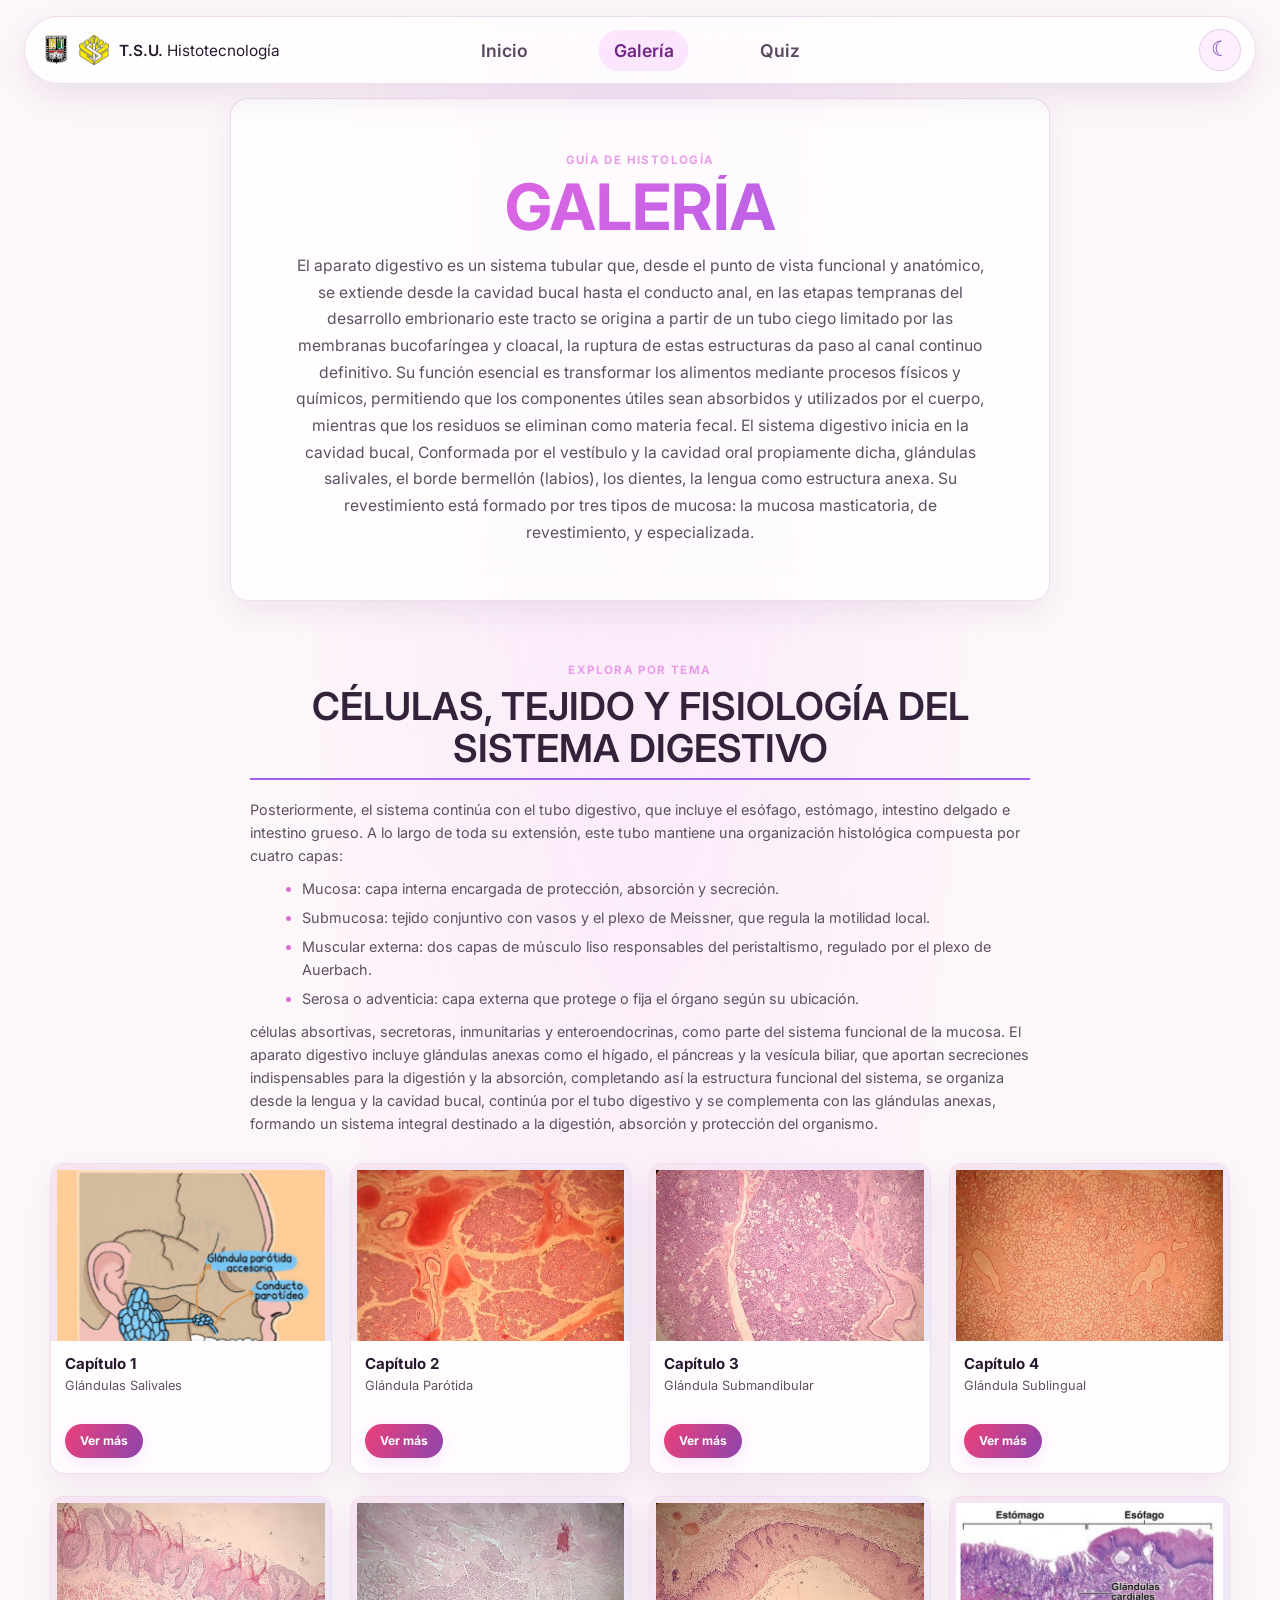
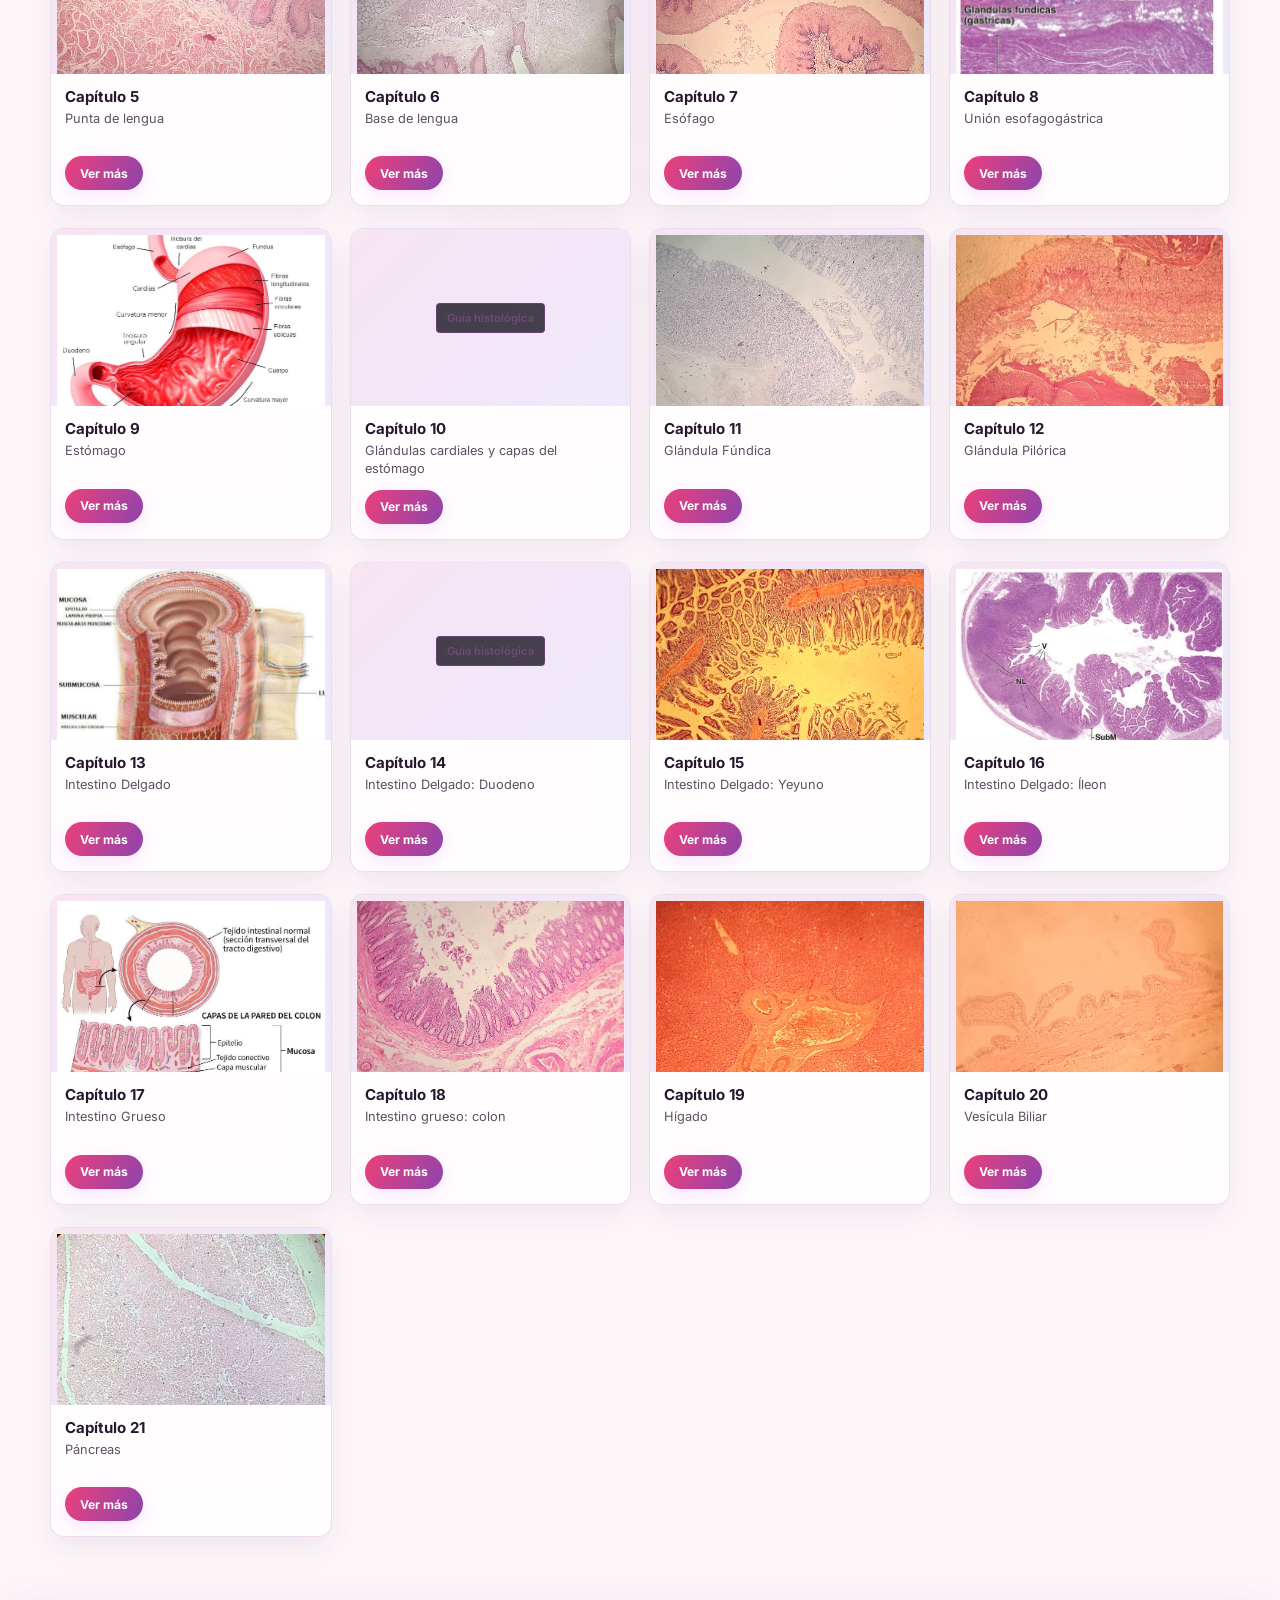
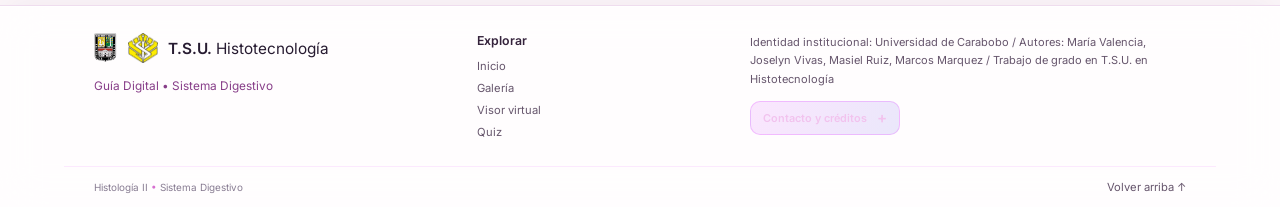
==== commit dd0804b6: "fix: corregir nombre de la glandula sublingual en capitulo 4" ====
--- a/galeria.html
+++ b/galeria.html
@@ -73,7 +73,7 @@
 						</article>
 						<article class="chapter-card">
 							<div class="chapter-image chapter-image-has-photo" role="img" aria-label="Microfotografía de glándula sublingual a 4x"><img src="image/sublingual 4x.jpg" alt="" /></div>
-							<div class="chapter-content"><h3>Capítulo 4</h3><p>Sublingual</p><button type="button" class="chapter-more" data-chapter="4">Ver más</button></div>
+							<div class="chapter-content"><h3>Capítulo 4</h3><p>Glándula Sublingual</p><button type="button" class="chapter-more" data-chapter="4">Ver más</button></div>
 						</article>
 						<article class="chapter-card">
 							<div class="chapter-image chapter-image-has-photo" role="img" aria-label="Microfotografía de la punta de la lengua a 4x"><img src="image/puntadelengua 4x.jpg" alt="" /></div>
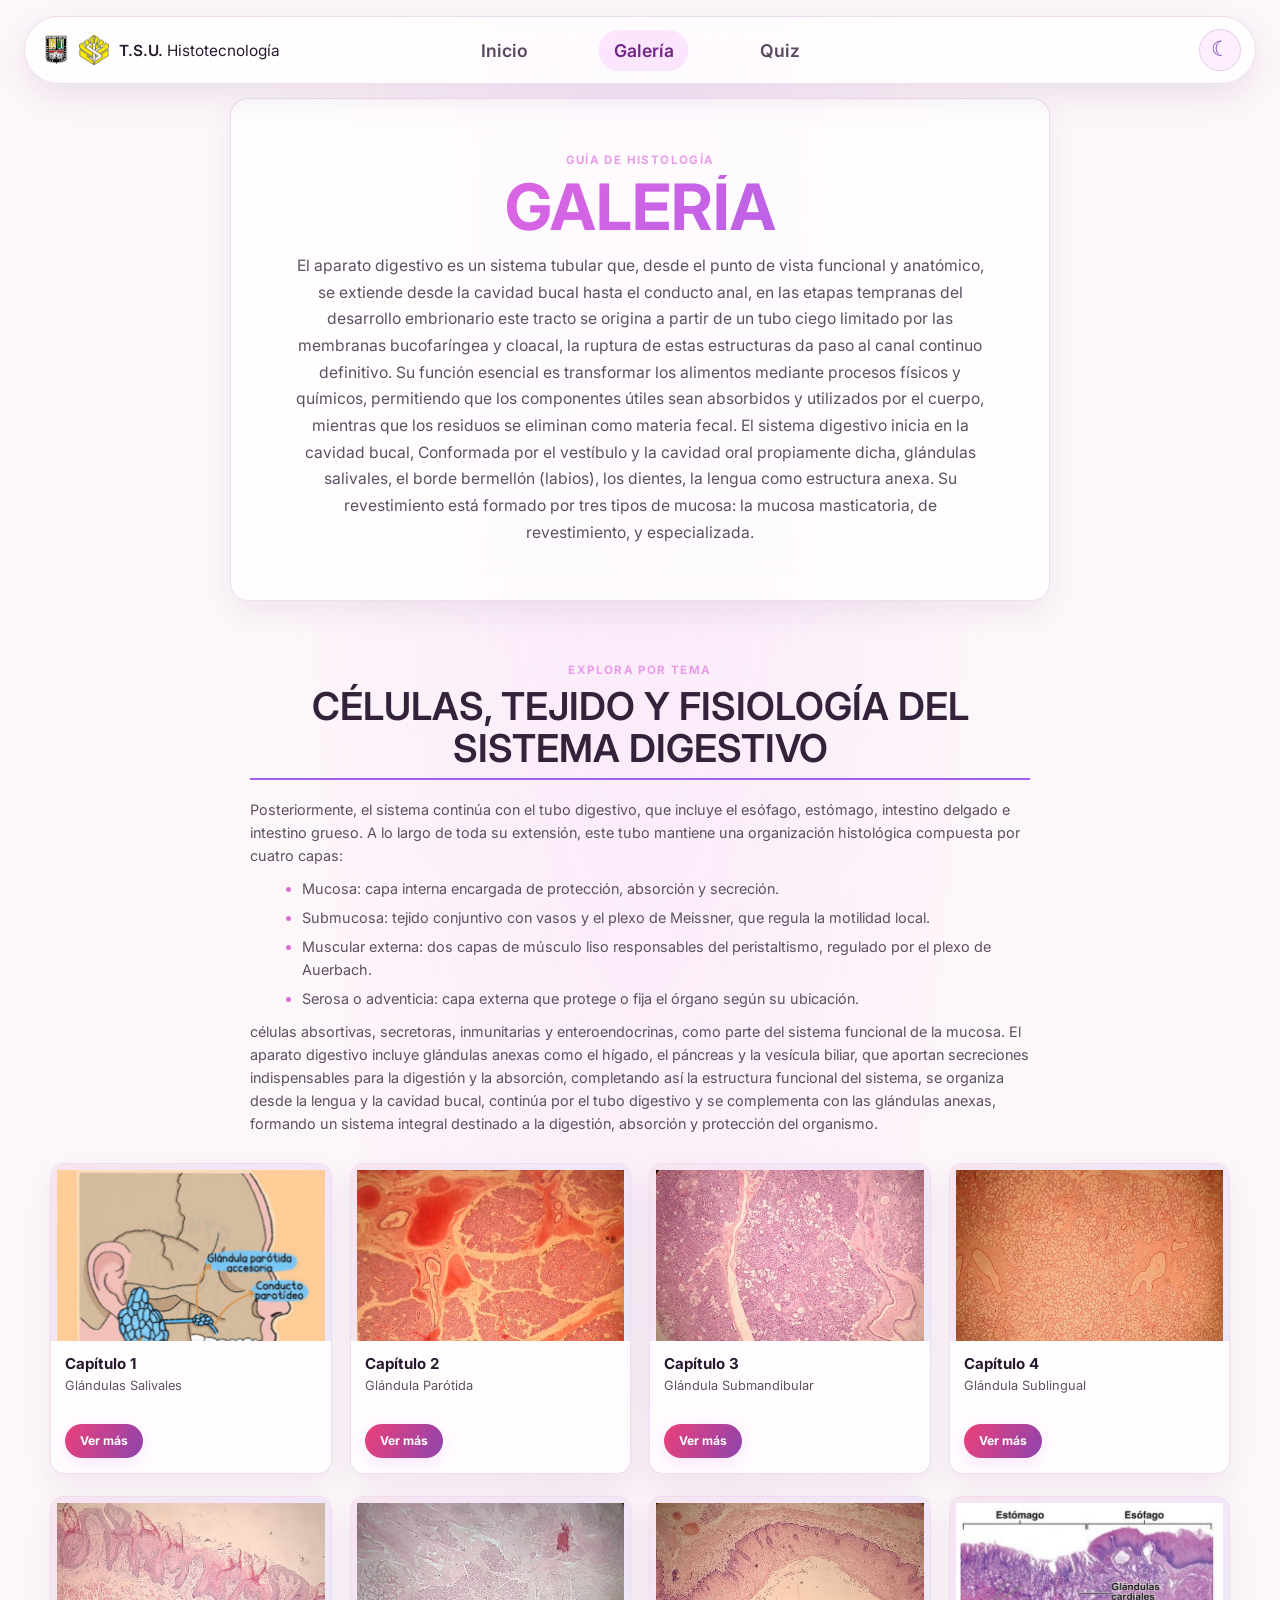
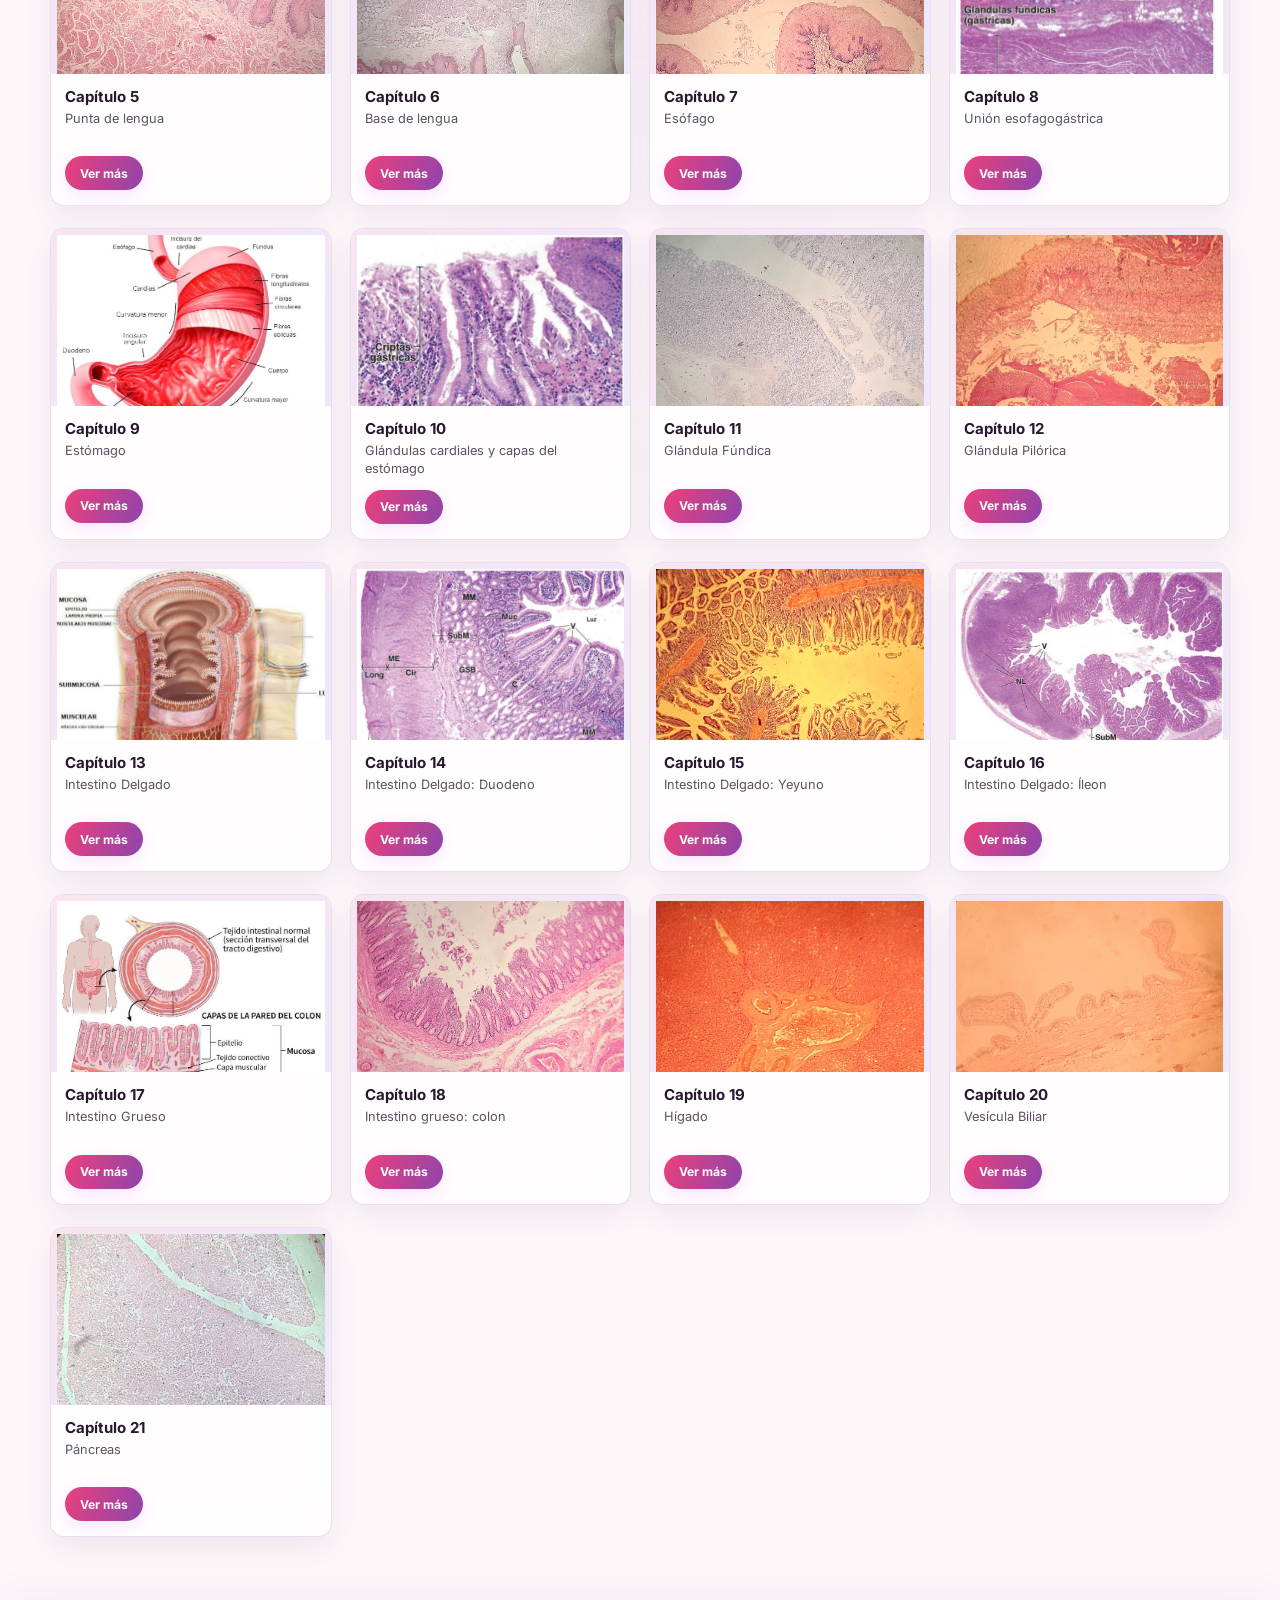
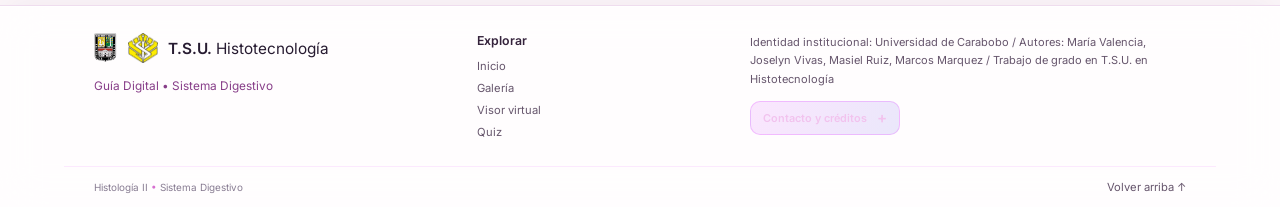
==== commit c4d26edf: "feat: corrige miniatura del capitulo 10 e integra capitulo 14" ====
--- a/galeria.html
+++ b/galeria.html
@@ -96,7 +96,7 @@
 							<div class="chapter-content"><h3>Capítulo 9</h3><p>Estómago</p><button type="button" class="chapter-more" data-chapter="9">Ver más</button></div>
 						</article>
 						<article class="chapter-card">
-							<div class="chapter-image" role="img" aria-label="Capítulo de glándulas cardiales y capas del estómago"><span>Guía histológica</span></div>
+							<div class="chapter-image chapter-image-has-photo" role="img" aria-label="Microfotografía de estómago - cardias a 10x"><img src="image/estomago cardias 10x.jpeg" alt="" data-image-10x="image/estomago cardias 10x.jpeg" data-image-40x="image/estomago cardias 40x.jpeg" /></div>
 							<div class="chapter-content"><h3>Capítulo 10</h3><p>Glándulas cardiales y capas del estómago</p><button type="button" class="chapter-more" data-chapter="10">Ver más</button></div>
 						</article>
 						<article class="chapter-card">
@@ -112,7 +112,7 @@
 							<div class="chapter-content"><h3>Capítulo 13</h3><p>Intestino Delgado</p><button type="button" class="chapter-more" data-chapter="13">Ver más</button></div>
 						</article>
 						<article class="chapter-card">
-							<div class="chapter-image" role="img" aria-label="Capítulo de duodeno sin microfotografía asignada"><span>Guía histológica</span></div>
+							<div class="chapter-image chapter-image-has-photo" role="img" aria-label="Microfotografía de duodeno a 4x"><img src="image/intestino delgado duodeno 4x.jpeg" alt="" /></div>
 							<div class="chapter-content"><h3>Capítulo 14</h3><p>Intestino Delgado: Duodeno</p><button type="button" class="chapter-more" data-chapter="14">Ver más</button></div>
 						</article>
 						<article class="chapter-card">
--- a/styles.css
+++ b/styles.css
@@ -2588,6 +2588,13 @@
   background-position: center;
   background-repeat: no-repeat;
   transition: background-size 120ms ease, background-position 120ms ease;
+  touch-action: none;
+}
+
+.viewer-image-source {
+  touch-action: none;
+  user-select: none;
+  -webkit-user-drag: none;
 }
 
 .viewer-image::before {
@@ -4792,6 +4799,112 @@
   min-height: 0;
 }
 
+.viewer-page .viewer-overlay {
+  max-width: min(380px, calc(100% - 32px));
+}
+
+.viewer-image.has-caption-details .viewer-overlay {
+  opacity: 1;
+  pointer-events: auto;
+}
+
+.viewer-caption-more,
+.viewer-caption-close {
+  min-height: 34px;
+  padding: 0 10px;
+  border: 1px solid rgba(255, 255, 255, 0.42);
+  border-radius: 6px;
+  background: rgba(31, 24, 35, 0.82);
+  color: #fff;
+  font: inherit;
+  font-size: 0.76rem;
+  cursor: pointer;
+}
+
+.viewer-caption-more {
+  align-self: flex-start;
+  margin-top: 5px;
+}
+
+.viewer-caption-panel {
+  position: absolute;
+  z-index: 8;
+  right: 12px;
+  left: 12px;
+  max-width: 440px;
+  max-height: min(48dvh, 360px);
+  padding: 18px 16px 14px;
+  overflow-y: auto;
+  overscroll-behavior: contain;
+  -webkit-overflow-scrolling: touch;
+  border: 1px solid rgba(173, 91, 177, 0.28);
+  border-radius: 12px;
+  background: rgba(255, 255, 255, 0.97);
+  box-shadow: 0 12px 30px rgba(32, 18, 38, 0.24);
+  color: #38263f;
+}
+
+.extended-info-panel {
+  display: none;
+}
+
+.extended-info-panel.is-open {
+  display: block;
+}
+
+.viewer-caption-panel p {
+  margin: 0 0 12px;
+  font-size: 0.82rem;
+  line-height: 1.65;
+}
+
+.viewer-caption-panel p:last-child {
+  margin-bottom: 0;
+}
+
+.viewer-caption-close {
+  position: sticky;
+  top: -8px;
+  float: right;
+  display: grid;
+  width: 34px;
+  min-height: 34px;
+  place-items: center;
+  margin: -8px -6px 6px 10px;
+  padding: 0;
+  border-color: rgba(88, 59, 96, 0.25);
+  background: #f5eef6;
+  color: #38263f;
+  font-size: 1.2rem;
+}
+
+.extended-info-close {
+  display: inline-flex;
+  min-height: 34px;
+  align-items: center;
+  justify-content: center;
+  margin-top: 4px;
+  padding: 0 16px;
+  border: 1px solid rgba(88, 59, 96, 0.25);
+  border-radius: 6px;
+  background: #f5eef6;
+  color: #38263f;
+  font: inherit;
+  font-size: 0.78rem;
+  font-weight: 600;
+  cursor: pointer;
+}
+
+.viewer-caption-more:hover,
+.viewer-caption-close:hover,
+.extended-info-close:hover,
+.viewer-caption-more:focus-visible,
+.viewer-caption-close:focus-visible,
+.extended-info-close:focus-visible {
+  outline: 2px solid #f368e0;
+  outline-offset: 2px;
+}
+
 .viewer-overlay-toggle {
   position: absolute;
   z-index: 3;
@@ -4944,7 +5057,7 @@
   min-height: 0;
   border: 0;
   border-radius: 0;
-  touch-action: pan-x pan-y pinch-zoom;
+  touch-action: none;
 }
 
 .viewer-page .viewer-layout:fullscreen .viewer-stage,
@@ -4958,13 +5071,13 @@
 .viewer-layout.is-fullscreen .viewer-image {
   width: 100%;
   height: 100%;
-  touch-action: pan-x pan-y pinch-zoom;
+  touch-action: none;
 }
 
 .viewer-layout:fullscreen .viewer-image-source,
 .viewer-layout:-webkit-full-screen .viewer-image-source,
 .viewer-layout.is-fullscreen .viewer-image-source {
-  touch-action: pan-x pan-y pinch-zoom;
+  touch-action: none;
 }
 
 .viewer-layout:fullscreen .viewer-image::before,
@@ -5055,6 +5168,7 @@
 .viewer-layout:fullscreen .info-backdrop,
 .viewer-layout:-webkit-full-screen .info-backdrop,
 .viewer-layout.is-fullscreen .info-backdrop {
+  z-index: 11;
   background: transparent;
   backdrop-filter: none;
   -webkit-backdrop-filter: none;
@@ -5168,6 +5282,17 @@
     font-size: 0.64rem;
   }
 
+  .viewer-page .viewer-overlay {
+    max-width: calc(100% - 20px);
+  }
+
+  .viewer-caption-panel {
+    right: 8px;
+    left: 8px;
+    max-height: min(52dvh, 420px);
+    padding: 16px 14px 12px;
+  }
+
   .viewer-layout:fullscreen .viewer-controls,
   .viewer-layout.is-fullscreen .viewer-controls {
     right: 8px;
@@ -5210,12 +5335,93 @@
     bottom: 8px;
     width: min(340px, calc(100vw - 16px));
     padding: 15px;
+    overflow-y: auto;
+    overscroll-behavior: contain;
+    -webkit-overflow-scrolling: touch;
   }
 
   .viewer-layout:fullscreen .info-panel:not(.is-open),
   .viewer-layout.is-fullscreen:not(.is-clean-view) .info-panel:not(.is-open) {
     visibility: hidden;
     transform: translateX(105%);
+    pointer-events: none;
+  }
+
+  .viewer-layout:fullscreen.is-zoomed .viewer-image .viewer-overlay,
+  .viewer-layout:-webkit-full-screen.is-zoomed .viewer-image .viewer-overlay,
+  .viewer-layout.is-fullscreen.is-zoomed .viewer-image .viewer-overlay {
+    opacity: 0;
+    pointer-events: none;
+  }
+
+  .viewer-layout:fullscreen.is-zoomed .viewer-controls,
+  .viewer-layout:-webkit-full-screen.is-zoomed .viewer-controls,
+  .viewer-layout.is-fullscreen.is-zoomed .viewer-controls,
+  .viewer-layout:fullscreen.is-zoomed .viewer-meta-strip,
+  .viewer-layout:-webkit-full-screen.is-zoomed .viewer-meta-strip,
+  .viewer-layout.is-fullscreen.is-zoomed .viewer-meta-strip,
+  .viewer-layout:fullscreen.is-zoomed .viewer-overlay-toggle,
+  .viewer-layout:-webkit-full-screen.is-zoomed .viewer-overlay-toggle,
+  .viewer-layout.is-fullscreen.is-zoomed .viewer-overlay-toggle {
+    opacity: 0;
+    transform: translateY(10px);
+    pointer-events: none;
+  }
+
+  .viewer-layout:fullscreen .viewer-controls,
+  .viewer-layout:-webkit-full-screen .viewer-controls,
+  .viewer-layout.is-fullscreen .viewer-controls,
+  .viewer-layout:fullscreen .viewer-meta-strip,
+  .viewer-layout:-webkit-full-screen .viewer-meta-strip,
+  .viewer-layout.is-fullscreen .viewer-meta-strip,
+  .viewer-layout:fullscreen .viewer-image .viewer-overlay,
+  .viewer-layout:-webkit-full-screen .viewer-image .viewer-overlay,
+  .viewer-layout.is-fullscreen .viewer-image .viewer-overlay,
+  .viewer-layout:fullscreen .viewer-overlay-toggle,
+  .viewer-layout:-webkit-full-screen .viewer-overlay-toggle,
+  .viewer-layout.is-fullscreen .viewer-overlay-toggle {
+    transition: opacity 220ms ease, transform 220ms ease;
+  }
+
+  .viewer-layout:fullscreen .info-backdrop,
+  .viewer-layout:-webkit-full-screen .info-backdrop,
+  .viewer-layout.is-fullscreen .info-backdrop {
+    z-index: 11;
+    background: rgba(3, 7, 14, 0.28);
+  }
+
+  .viewer-layout:fullscreen .info-panel,
+  .viewer-layout:-webkit-full-screen .info-panel,
+  .viewer-layout.is-fullscreen:not(.is-clean-view) .info-panel {
+    z-index: 12;
+    top: auto;
+    right: 8px;
+    bottom: 8px;
+    left: 8px;
+    width: auto;
+    height: min(72dvh, 620px);
+    max-height: calc(100dvh - 64px);
+    overflow-y: auto;
+    overscroll-behavior: contain;
+    -webkit-overflow-scrolling: touch;
+    border-radius: 18px;
+    transform: translateY(calc(100% + 24px));
+    transition: transform 240ms ease;
+  }
+
+  .viewer-layout:fullscreen .info-panel.is-open,
+  .viewer-layout:-webkit-full-screen .info-panel.is-open,
+  .viewer-layout.is-fullscreen:not(.is-clean-view) .info-panel.is-open {
+    visibility: visible;
+    transform: translateY(0);
+    pointer-events: auto;
+  }
+
+  .viewer-layout:fullscreen .info-panel:not(.is-open),
+  .viewer-layout:-webkit-full-screen .info-panel:not(.is-open),
+  .viewer-layout.is-fullscreen:not(.is-clean-view) .info-panel:not(.is-open) {
+    visibility: hidden;
+    transform: translateY(calc(100% + 24px));
     pointer-events: none;
   }
 }
